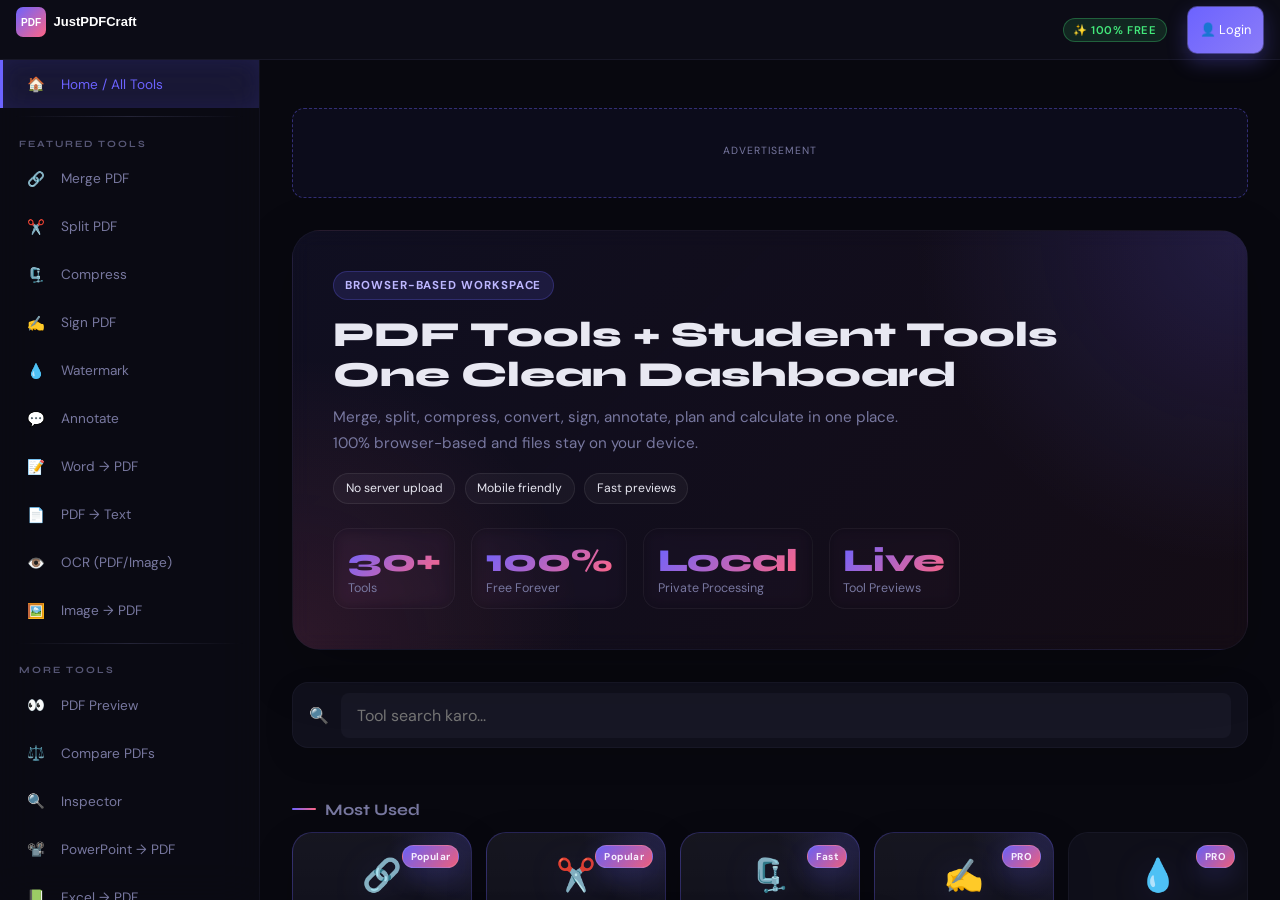
==== index.html @ 288360c5 "Fix scrolling behavior: lock sidebar and enable independent scrolling for main content" ====
<!DOCTYPE html>
<html lang="en">
<head>
<meta charset="UTF-8">
<meta name="viewport" content="width=device-width, initial-scale=1.0, viewport-fit=cover, user-scalable=no, maximum-scale=1">
<meta name="mobile-web-app-capable" content="yes">
<meta name="apple-mobile-web-app-capable" content="yes">
<meta name="apple-mobile-web-app-status-bar-style" content="black-translucent">
<meta name="apple-mobile-web-app-title" content="JustPDFCraft">
<meta name="theme-color" content="#6c63ff">
<meta name="msapplication-TileColor" content="#6c63ff">
<meta name="msapplication-config" content="browserconfig.xml">
<meta name="format-detection" content="telephone=no">
<meta name="format-detection" content="email=no">
<meta name="color-scheme" content="dark">
<meta name="mobile-web-app-capable" content="yes">
<link rel="icon" href="favicon.svg" sizes="any" type="image/svg+xml">
<link rel="apple-touch-icon" href="icon-512.png">
<title>JustPDFCraft - Complete Free PDF Editor</title>
<link rel="manifest" href="manifest.json">
<link rel="alternate icon" href="icon-512.png" type="image/png" sizes="512x512">
<script src="https://cdn.jsdelivr.net/npm/tesseract.js@5/dist/tesseract.min.js"></script>
<script src="https://cdn.jsdelivr.net/npm/pdfjs-dist@3.11.174/build/pdf.min.js" crossorigin="anonymous"></script>
<script src="https://cdn.jsdelivr.net/npm/pdf-lib@1.17.1/dist/pdf-lib.min.js" crossorigin="anonymous"></script>
<script src="https://cdn.jsdelivr.net/npm/jszip@3.10.1/dist/jszip.min.js" crossorigin="anonymous"></script>
<link href="https://fonts.googleapis.com/css2?family=Syne:wght@400;600;700;800&family=DM+Sans:ital,wght@0,300;0,400;0,500;1,400&display=swap" rel="stylesheet">
<link rel="stylesheet" href="./style.css">
<script async src="https://pagead2.googlesyndication.com/pagead/js/adsbygoogle.js?client=ca-pub-1816823099804360"
     crossorigin="anonymous"></script>

<!-- Firebase SDKs -->
<script src="https://www.gstatic.com/firebasejs/10.7.1/firebase-app-compat.js"></script>
<script src="https://www.gstatic.com/firebasejs/10.7.1/firebase-auth-compat.js"></script>
</head>
<body>
<!-- HEADER -->
<header>
 <div class="logo" onclick="showPanel('home')">
  <img src="logo.svg" alt="JustPDFCraft" style="height:40px;">
</div>
  <div class="header-right">
    <span class="header-tag">&#10024; 100% Free</span>
    <button id="install-btn" class="theme-btn" style="display:none;background:linear-gradient(135deg,#6c63ff,#ff6584);color:white;border:none" onclick="installApp()">⬇️ Install App</button>
    <button class="theme-btn btn-primary" onclick="openAuthModal()" style="margin-left:0.5rem">👤 Login</button>
    <button class="hamburger-btn" id="hamburger-btn" onclick="toggleMobileMenu()">☰</button>
  </div>
</header>

<div class="app-layout">
<!-- MOBILE MENU OVERLAY -->
<div class="mobile-menu-overlay" id="mobile-menu-overlay" onclick="closeMobileMenu()"></div>

<!-- MOBILE SIDEBAR -->
<nav class="mobile-sidebar" id="mobile-sidebar">
  <div class="mobile-sidebar-header">
    <span>Menu</span>
    <button onclick="closeMobileMenu()" class="close-btn">✕</button>
  </div>

  <div class="mobile-sidebar-section">
    <div class="mobile-section-title">Navigation</div>
    <button class="mobile-tool-btn active" id="mbtn-home" onclick="showPanel('home'); closeMobileMenu()"><span class="icon">🏠</span> Home / All Tools</button>
    <div class="mobile-section-title">Featured Tools</div>
    <button class="mobile-tool-btn" id="mbtn-merge" onclick="showPanel('merge'); closeMobileMenu()"><span class="icon">&#128279;</span> Merge PDF</button>
    <button class="mobile-tool-btn" onclick="showPanel('split'); closeMobileMenu()"><span class="icon">&#9986;&#65039;</span> Split PDF</button>
    <button class="mobile-tool-btn" onclick="showPanel('compress'); closeMobileMenu()"><span class="icon">&#128476;&#65039;</span> Compress</button>
    <button class="mobile-tool-btn" onclick="showPanel('sign'); closeMobileMenu()"><span class="icon">&#9997;&#65039;</span> Sign PDF</button>
    <button class="mobile-tool-btn" onclick="showPanel('watermark'); closeMobileMenu()"><span class="icon">&#128167;</span> Watermark</button>
    <button class="mobile-tool-btn" onclick="showPanel('annotate'); closeMobileMenu()"><span class="icon">&#128172;</span> Annotate</button>
    <button class="mobile-tool-btn" onclick="showPanel('ocr'); closeMobileMenu()"><span class="icon">&#128065;&#65039;</span> OCR / Text</button>
  </div>

  <div class="mobile-sidebar-section">
    <div class="mobile-section-title">More Tools</div>
    <button class="mobile-tool-btn" onclick="showPanel('preview'); closeMobileMenu()"><span class="icon">&#128064;</span> Preview</button>
    <button class="mobile-tool-btn" onclick="showPanel('word2pdf'); closeMobileMenu()"><span class="icon">&#128221;</span> Word &rarr; PDF</button>
    <button class="mobile-tool-btn" onclick="showPanel('pdf2txt'); closeMobileMenu()"><span class="icon">&#128196;</span> PDF &rarr; Text</button>
    <button class="mobile-tool-btn" onclick="showPanel('img2pdf'); closeMobileMenu()"><span class="icon">&#128444;&#65039;</span> Image &rarr; PDF</button>
    <button class="mobile-tool-btn" onclick="showPanel('html2pdf'); closeMobileMenu()"><span class="icon">&#127760;</span> HTML &rarr; PDF</button>
    <button class="mobile-tool-btn" onclick="showPanel('pdf2img'); closeMobileMenu()"><span class="icon">&#128248;</span> PDF &rarr; Image</button>
  </div>
</nav>

<!-- SIDEBAR -->
<aside class="sidebar">
  <div class="sidebar-section">
    <button class="tool-btn active" id="btn-home" onclick="showPanel('home')"><span class="icon">🏠</span> Home / All Tools</button>
    <div class="sidebar-divider"></div>
    <div class="sidebar-heading">Featured Tools</div>
    <button class="tool-btn" id="btn-merge" onclick="showPanel('merge')"><span class="icon">&#128279;</span> Merge PDF</button>
    <button class="tool-btn" id="btn-split" onclick="showPanel('split')"><span class="icon">&#9986;&#65039;</span> Split PDF</button>
    <button class="tool-btn" id="btn-compress" onclick="showPanel('compress')"><span class="icon">&#128476;&#65039;</span> Compress</button>
    <button class="tool-btn" id="btn-sign" onclick="showPanel('sign')"><span class="icon">&#9997;&#65039;</span> Sign PDF</button>
    <button class="tool-btn" id="btn-watermark" onclick="showPanel('watermark')"><span class="icon">&#128167;</span> Watermark</button>
    <button class="tool-btn" id="btn-annotate" onclick="showPanel('annotate')"><span class="icon">&#128172;</span> Annotate</button>
    <button class="tool-btn" id="btn-word2pdf" onclick="showPanel('word2pdf')"><span class="icon">&#128221;</span> Word &rarr; PDF</button>
    <button class="tool-btn" id="btn-pdf2txt" onclick="showPanel('pdf2txt')"><span class="icon">&#128196;</span> PDF &rarr; Text</button>
    <button class="tool-btn" id="btn-ocr" onclick="showPanel('ocr')"><span class="icon">&#128065;&#65039;</span> OCR (PDF/Image)</button>
    <button class="tool-btn" id="btn-img2pdf" onclick="showPanel('img2pdf')"><span class="icon">&#128444;&#65039;</span> Image &rarr; PDF</button>
  </div>

  <div class="sidebar-divider"></div>
  <div class="sidebar-section">
    <div class="sidebar-heading">More Tools</div>
    <button class="tool-btn" id="btn-preview" onclick="showPanel('preview')"><span class="icon">&#128064;</span> PDF Preview</button>
    <button class="tool-btn" id="btn-compare" onclick="showPanel('compare')"><span class="icon">&#9878;&#65039;</span> Compare PDFs</button>
    <button class="tool-btn" id="btn-inspect" onclick="showPanel('inspect')"><span class="icon">&#128269;</span> Inspector</button>
    <button class="tool-btn" id="btn-ppt2pdf" onclick="showPanel('ppt2pdf')"><span class="icon">&#128253;&#65039;</span> PowerPoint &rarr; PDF</button>
    <button class="tool-btn" id="btn-excel2pdf" onclick="showPanel('excel2pdf')"><span class="icon">&#128215;</span> Excel &rarr; PDF</button>
    <button class="tool-btn" id="btn-pdf2excel" onclick="showPanel('pdf2excel')"><span class="icon">&#128202;</span> PDF &rarr; Excel</button>
    <button class="tool-btn" id="btn-pdf2img" onclick="showPanel('pdf2img')"><span class="icon">&#128248;</span> PDF &rarr; Image</button>
    <button class="tool-btn" id="btn-html2pdf" onclick="showPanel('html2pdf')"><span class="icon">&#127760;</span> HTML &rarr; PDF</button>
    <button class="tool-btn" id="btn-blank" onclick="showPanel('blank')"><span class="icon">&#128195;</span> Blank PDF</button>
    <button class="tool-btn" id="btn-cgpa" onclick="showPanel('cgpa')"><span class="icon">&#127891;</span> CGPA Calculator</button>
    <button class="tool-btn" id="btn-percentage" onclick="showPanel('percentage')"><span class="icon">%</span> Percentage Calculator</button>
    <button class="tool-btn" id="btn-imgresize" onclick="showPanel('imgresize')"><span class="icon">&#129668;</span> Image Resizer</button>
    <button class="tool-btn" id="btn-resume" onclick="showPanel('resume')"><span class="icon">&#128196;</span> Resume Builder</button>
    <button class="tool-btn" id="btn-attendance" onclick="showPanel('attendance')"><span class="icon">&#128202;</span> Attendance Calculator</button>
    <button class="tool-btn" id="btn-stamp" onclick="showPanel('stamp')"><span class="icon">&#128204;</span> Stamp PDF</button>
    <button class="tool-btn" id="btn-hf" onclick="showPanel('hf')"><span class="icon">HF</span> Header / Footer</button>
    <button class="tool-btn" id="btn-pagenumber" onclick="showPanel('pagenumber')"><span class="icon">&#128290;</span> Page Numbers</button>
    <button class="tool-btn" id="btn-duplicate" onclick="showPanel('duplicate')"><span class="icon">DP</span> Duplicate Pages</button>
    <button class="tool-btn" id="btn-rotate" onclick="showPanel('rotate')"><span class="icon">&#128260;</span> Rotate</button>
    <button class="tool-btn" id="btn-crop" onclick="showPanel('crop')"><span class="icon">&#9986;&#65039;</span> Crop Pages</button>
    <button class="tool-btn" id="btn-redact" onclick="showPanel('redact')"><span class="icon">&#11035;</span> Redact</button>
    <button class="tool-btn" id="btn-reorder" onclick="showPanel('reorder')"><span class="icon">&#128209;</span> Reorder Pages</button>
    <button class="tool-btn" id="btn-delete-pages" onclick="showPanel('delete-pages')"><span class="icon">&#128465;&#65039;</span> Delete Pages</button>
    <button class="tool-btn" id="btn-extract-pages" onclick="showPanel('extract-pages')"><span class="icon">&#128228;</span> Extract Pages</button>
    <button class="tool-btn" id="btn-protect" onclick="showPanel('protect')"><span class="icon">&#128274;</span> Protect PDF</button>
    <button class="tool-btn" id="btn-unlock" onclick="showPanel('unlock')"><span class="icon">&#128275;</span> Unlock PDF</button>
    <button class="tool-btn" id="btn-gpa-converter" onclick="showPanel('gpa-converter')"><span class="icon">&#8646;</span> GPA Converter</button>
    <button class="tool-btn" id="btn-marks" onclick="showPanel('marks')"><span class="icon">&#128202;</span> Marks Calculator</button>
    <button class="tool-btn" id="btn-cover-letter" onclick="showPanel('cover-letter')"><span class="icon">&#128221;</span> Cover Letter Generator</button>
    <button class="tool-btn" id="btn-study-planner" onclick="showPanel('study-planner')"><span class="icon">&#128218;</span> Study Planner</button>
    <button class="tool-btn" id="btn-timetable" onclick="showPanel('timetable')"><span class="icon">&#9201;</span> Time Table Generator</button>
    <button class="tool-btn" id="btn-unit-converter" onclick="showPanel('unit-converter')"><span class="icon">&#128290;</span> Unit Converter</button>
    <button class="tool-btn" id="btn-qr" onclick="showPanel('qr')"><span class="icon">&#128279;</span> QR Generator</button>
    <button class="tool-btn" id="btn-password" onclick="showPanel('password')"><span class="icon">&#128273;</span> Password Generator</button>
    <button class="tool-btn" id="btn-metaedit" onclick="showPanel('metaedit')"><span class="icon">ME</span> Metadata Editor</button>
    <button class="tool-btn" id="btn-repair" onclick="showPanel('repair')"><span class="icon">&#128736;&#65039;</span> Repair PDF</button>
    <button class="tool-btn" id="btn-about" onclick="showPanel('about')"><span class="icon">&#8505;&#65039;</span> About</button>
    
    <!-- Sidebar Ad Slot -->
    <div class="ad-slot sidebar-ad">
      <div class="ad-label">Advertisement</div>
      <!-- Paste AdSense Code Here -->
    </div>
  </div>
</aside>

<!-- MAIN CONTENT -->
<main class="main">

<!-- PROFILE PAGE -->
<div class="panel" id="panel-profile">
  <div class="profile-header">
    <div class="profile-avatar" id="prof-avatar">👤</div>
    <div class="profile-info">
      <h2 id="prof-name">User Name</h2>
      <p id="prof-email">user@example.com</p>
    </div>
  </div>

  <div class="profile-section">
    <h3 class="section-title">Recent Activity</h3>
    <div class="activity-list" id="activity-list">
      <div class="activity-item empty">No recent activity yet. Start editing PDFs!</div>
    </div>
  </div>

  <div class="profile-section">
    <h3 class="section-title">Account Settings</h3>
    <div class="settings-grid">
      <div class="setting-item">
        <div class="si-label">Email Notifications</div>
        <div class="si-action"><input type="checkbox" checked></div>
      </div>
      <div class="setting-item">
        <div class="si-label">Dark Mode</div>
        <div class="si-action"><button class="btn btn-secondary btn-sm" onclick="toggleTheme()">Toggle</button></div>
      </div>
    </div>
  </div>

  <div class="btn-row" style="margin-top:2rem">
    <button class="btn btn-danger" id="prof-auth-btn" onclick="firebase.auth().signOut()">Logout Account</button>
  </div>
</div>


<!-- HOME -->
<div class="panel active" id="panel-home">
  <!-- Header Ad Slot (Top) -->
  <div class="ad-slot header-ad">
    <div class="ad-label">Advertisement</div>
    <!-- Paste AdSense Code Here -->
  </div>

  <div class="home-hero">
    <div class="home-hero-text">
      <div class="hero-kicker">Browser-Based Workspace</div>
      <h1>PDF Tools + Student Tools<br>One Clean Dashboard</h1>
      <p>Merge, split, compress, convert, sign, annotate, plan and calculate in one place.<br>100% browser-based and files stay on your device.</p>
      <div class="hero-pills">
        <span class="hero-pill">No server upload</span>
        <span class="hero-pill">Mobile friendly</span>
        <span class="hero-pill">Fast previews</span>
      </div>
      <div class="home-hero-stats">
        <div class="hero-stat"><div class="num">30+</div><div class="lbl">Tools</div></div>
        <div class="hero-stat"><div class="num">100%</div><div class="lbl">Free Forever</div></div>
        <div class="hero-stat"><div class="num">Local</div><div class="lbl">Private Processing</div></div>
        <div class="hero-stat"><div class="num">Live</div><div class="lbl">Tool Previews</div></div>
      </div>
    </div>
  </div>


  <div class="home-search">
    <span>&#128269;</span>
    <input type="text" placeholder="Tool search karo..." id="tool-search" oninput="filterTools(this.value)">
  </div>

<div class="tool-section-title">Most Used</div>
<div class="tools-grid">
  <div class="tool-card premium-card" onclick="showPanel('merge')"><div class="tool-badge">Popular</div><div class="tc-icon">&#128279;</div><div class="tc-name">Merge PDF</div><div class="tc-desc">Multiple PDFs join karo</div></div>
  <div class="tool-card premium-card" onclick="showPanel('split')"><div class="tool-badge">Popular</div><div class="tc-icon">&#9986;&#65039;</div><div class="tc-name">Split PDF</div><div class="tc-desc">Pages alag karo</div></div>
  <div class="tool-card premium-card" onclick="showPanel('compress')"><div class="tool-badge">Fast</div><div class="tc-icon">&#128476;&#65039;</div><div class="tc-name">Compress</div><div class="tc-desc">Size kam karo</div></div>
  <div class="tool-card premium-card" onclick="showPanel('sign')"><div class="tool-badge">PRO</div><div class="tc-icon">&#9997;&#65039;</div><div class="tc-name">Sign PDF</div><div class="tc-desc">Signature lagao</div></div>
  <div class="tool-card" onclick="showPanel('watermark')"><div class="tool-badge">PRO</div><div class="tc-icon">&#128167;</div><div class="tc-name">Watermark</div><div class="tc-desc">Text watermark lagao</div></div>
  <div class="tool-card" onclick="showPanel('annotate')"><div class="tool-badge">Edit</div><div class="tc-icon">&#128172;</div><div class="tc-name">Annotate</div><div class="tc-desc">Notes & markup</div></div>
  <div class="tool-card" onclick="showPanel('word2pdf')"><div class="tool-badge">Convert</div><div class="tc-icon">&#128221;</div><div class="tc-name">Word &rarr; PDF</div><div class="tc-desc">DOCX text ko PDF banao</div></div>
  <div class="tool-card" onclick="showPanel('pdf2txt')"><div class="tool-badge">Extract</div><div class="tc-icon">&#128196;</div><div class="tc-name">PDF &rarr; Text</div><div class="tc-desc">Text extract karo</div></div>
  <div class="tool-card" onclick="showPanel('ocr')"><div class="tool-badge">PRO</div><div class="tc-icon">&#128065;&#65039;</div><div class="tc-name">OCR (PDF/Image)</div><div class="tc-desc">Scanned PDF ya photos se text nikaalo</div></div>
  <div class="tool-card" onclick="showPanel('img2pdf')"><div class="tool-badge">Fast</div><div class="tc-icon">&#128444;&#65039;</div><div class="tc-name">Image &rarr; PDF</div><div class="tc-desc">JPG/PNG to PDF</div></div>
</div>

<div class="tool-section-title">Convert & Extract</div>
<div class="tools-grid">
  <div class="tool-card" onclick="showPanel('ppt2pdf')"><div class="tool-badge">Convert</div><div class="tc-icon">&#128253;&#65039;</div><div class="tc-name">PowerPoint &rarr; PDF</div><div class="tc-desc">PPTX slides convert karo</div></div>
  <div class="tool-card" onclick="showPanel('excel2pdf')"><div class="tool-badge">Convert</div><div class="tc-icon">&#128215;</div><div class="tc-name">Excel &rarr; PDF</div><div class="tc-desc">XLSX/CSV ko PDF mein</div></div>
  <div class="tool-card" onclick="showPanel('pdf2excel')"><div class="tool-badge">Extract</div><div class="tc-icon">&#128202;</div><div class="tc-name">PDF &rarr; Excel</div><div class="tc-desc">Text rows ko Excel sheet banao</div></div>
  <div class="tool-card" onclick="showPanel('pdf2img')"><div class="tool-badge">Export</div><div class="tc-icon">&#128248;</div><div class="tc-name">PDF &rarr; Image</div><div class="tc-desc">Pages export karo</div></div>
  <div class="tool-card" onclick="showPanel('html2pdf')"><div class="tool-badge">Convert</div><div class="tc-icon">&#127760;</div><div class="tc-name">HTML &rarr; PDF</div><div class="tc-desc">HTML se PDF banao</div></div>
  <div class="tool-card" onclick="showPanel('imgresize')"><div class="tool-badge">Utility</div><div class="tc-icon">&#129668;</div><div class="tc-name">Image Resizer</div><div class="tc-desc">Target KB mein compress karo</div></div>
  <div class="tool-card" onclick="showPanel('preview')"><div class="tool-badge">View</div><div class="tc-icon">&#128064;</div><div class="tc-name">Preview</div><div class="tc-desc">PDF dekho browser mein</div></div>
  <div class="tool-card" onclick="showPanel('inspect')"><div class="tool-badge">Analyze</div><div class="tc-icon">&#128269;</div><div class="tc-name">Inspector</div><div class="tc-desc">PDF analyze karo</div></div>
  <div class="tool-card" onclick="showPanel('compare')"><div class="tool-badge">Analyze</div><div class="tc-icon">&#9878;&#65039;</div><div class="tc-name">Compare</div><div class="tc-desc">Do PDFs compare karo</div></div>
</div>

<div class="tool-section-title">Edit & Organize</div>
<div class="tools-grid">
  <div class="tool-card" onclick="showPanel('stamp')"><div class="tool-badge">Edit</div><div class="tc-icon">&#128204;</div><div class="tc-name">Stamp PDF</div><div class="tc-desc">Approved / Paid style stamps</div></div>
  <div class="tool-card" onclick="showPanel('hf')"><div class="tool-badge">Edit</div><div class="tc-icon">HF</div><div class="tc-name">Header / Footer</div><div class="tc-desc">Top-bottom text add karo</div></div>
  <div class="tool-card" onclick="showPanel('pagenumber')"><div class="tool-badge">Edit</div><div class="tc-icon">&#128290;</div><div class="tc-name">Page Numbers</div><div class="tc-desc">Numbering add karo</div></div>
  <div class="tool-card" onclick="showPanel('duplicate')"><div class="tool-badge">Organize</div><div class="tc-icon">DP</div><div class="tc-name">Duplicate Pages</div><div class="tc-desc">Same page copies insert karo</div></div>
  <div class="tool-card" onclick="showPanel('rotate')"><div class="tool-badge">Edit</div><div class="tc-icon">&#128260;</div><div class="tc-name">Rotate</div><div class="tc-desc">Pages ghuma do</div></div>
  <div class="tool-card" onclick="showPanel('crop')"><div class="tool-badge">Edit</div><div class="tc-icon">&#9986;&#65039;</div><div class="tc-name">Crop Pages</div><div class="tc-desc">Page margins trim karo</div></div>
  <div class="tool-card" onclick="showPanel('redact')"><div class="tool-badge">PRO</div><div class="tc-icon">&#11035;</div><div class="tc-name">Redact</div><div class="tc-desc">Content black out karo</div></div>
  <div class="tool-card" onclick="showPanel('reorder')"><div class="tool-badge">PRO</div><div class="tc-icon">&#128209;</div><div class="tc-name">Reorder Pages</div><div class="tc-desc">Pages ki order badlo</div></div>
  <div class="tool-card" onclick="showPanel('delete-pages')"><div class="tool-badge">Organize</div><div class="tc-icon">&#128465;&#65039;</div><div class="tc-name">Delete Pages</div><div class="tc-desc">Specific pages hatao</div></div>
  <div class="tool-card" onclick="showPanel('extract-pages')"><div class="tool-badge">Organize</div><div class="tc-icon">&#128228;</div><div class="tc-name">Extract Pages</div><div class="tc-desc">Pages alag PDF mein</div></div>
</div>

<div class="tool-section-title">Student & Utility</div>
<div class="tools-grid">
  <div class="tool-card" onclick="showPanel('cgpa')"><div class="tool-badge">Student</div><div class="tc-icon">&#127891;</div><div class="tc-name">CGPA Calculator</div><div class="tc-desc">Credits aur SGPA se CGPA nikalo</div></div>
  <div class="tool-card" onclick="showPanel('percentage')"><div class="tool-badge">Student</div><div class="tc-icon">%</div><div class="tc-name">Percentage Calculator</div><div class="tc-desc">Obtained aur total marks se percentage nikalo</div></div>
  <div class="tool-card" onclick="showPanel('gpa-converter')"><div class="tool-badge">Student</div><div class="tc-icon">&#8646;</div><div class="tc-name">GPA Converter</div><div class="tc-desc">GPA se percentage aur reverse</div></div>
  <div class="tool-card" onclick="showPanel('marks')"><div class="tool-badge">Student</div><div class="tc-icon">&#128202;</div><div class="tc-name">Marks Calculator</div><div class="tc-desc">Total, average aur percentage nikalo</div></div>
  <div class="tool-card" onclick="showPanel('resume')"><div class="tool-badge">Popular</div><div class="tc-icon">&#128196;</div><div class="tc-name">Resume Builder</div><div class="tc-desc">Quick resume template banao</div></div>
  <div class="tool-card" onclick="showPanel('cover-letter')"><div class="tool-badge">Student</div><div class="tc-icon">&#128221;</div><div class="tc-name">Cover Letter Generator</div><div class="tc-desc">Job-specific cover letter generate karo</div></div>
  <div class="tool-card" onclick="showPanel('attendance')"><div class="tool-badge">Student</div><div class="tc-icon">&#128202;</div><div class="tc-name">Attendance Calculator</div><div class="tc-desc">Required attendance track karo</div></div>
  <div class="tool-card" onclick="showPanel('study-planner')"><div class="tool-badge">Student</div><div class="tc-icon">&#128218;</div><div class="tc-name">Study Planner</div><div class="tc-desc">Weekly study plan auto banao</div></div>
  <div class="tool-card" onclick="showPanel('timetable')"><div class="tool-badge">Student</div><div class="tc-icon">&#9201;</div><div class="tc-name">Time Table Generator</div><div class="tc-desc">Class schedule neatly arrange karo</div></div>
  <div class="tool-card" onclick="showPanel('unit-converter')"><div class="tool-badge">Utility</div><div class="tc-icon">&#128290;</div><div class="tc-name">Unit Converter</div><div class="tc-desc">Length, weight, temp convert karo</div></div>
  <div class="tool-card" onclick="showPanel('qr')"><div class="tool-badge">New</div><div class="tc-icon">&#128279;</div><div class="tc-name">QR Generator</div><div class="tc-desc">Links aur text ke QR banao</div></div>
  <div class="tool-card" onclick="showPanel('password')"><div class="tool-badge">Utility</div><div class="tc-icon">&#128273;</div><div class="tc-name">Password Generator</div><div class="tc-desc">Strong passwords instantly</div></div>
  <div class="tool-card" onclick="showPanel('repair')"><div class="tool-badge">Utility</div><div class="tc-icon">&#128736;&#65039;</div><div class="tc-name">Repair PDF</div><div class="tc-desc">Corrupt PDF fix karo</div></div>
  <div class="tool-card" onclick="showPanel('blank')"><div class="tool-badge">Utility</div><div class="tc-icon">&#128195;</div><div class="tc-name">Blank PDF</div><div class="tc-desc">Empty PDF generate karo</div></div>
  <div class="tool-card" onclick="showPanel('metaedit')"><div class="tool-badge">PRO</div><div class="tc-icon">ME</div><div class="tc-name">Metadata Editor</div><div class="tc-desc">Title, author aur keywords edit karo</div></div>
  <div class="tool-card" onclick="showPanel('about')"><div class="tool-badge">Info</div><div class="tc-icon">&#8505;&#65039;</div><div class="tc-name">About</div><div class="tc-desc">Project details dekho</div></div>
</div>
</div>

<div class="panel" id="panel-merge">
  <h2 class="panel-title">&#128279; Merge PDF</h2>
  <p class="panel-desc">Multiple PDF files ko ek single PDF mein combine karo. Files upload karke "Merge karo" click karo.</p>
  <div class="dropzone" id="merge-dz">
    <input type="file" id="merge-input" multiple accept=".pdf" onchange="handleMergeFiles(this.files)">
    <div class="dz-icon">&#128194;</div>
    <h3>PDFs yahan drop karo</h3>
    <p>Click karke ya drag & drop se multiple PDF files choose karo</p>
    <p class="dz-hint">Ctrl+Click se multiple files select hoti hain</p>
  </div>
  <div class="file-list" id="merge-list"></div>
  <div class="btn-row">
    <button class="btn btn-primary" onclick="mergePDFs()">&#128279; Merge karo</button>
    <button class="btn btn-secondary" onclick="state.mergeFiles=[];renderMergeList()">&#128465;&#65039; Clear All</button>
  </div>
  <div class="progress-wrap" id="merge-progress"><div class="progress-bar"><div class="progress-fill" id="merge-fill"></div></div><div class="progress-label" id="merge-plab"></div></div>
  <div class="result-banner" id="merge-result">
    <div class="res-icon">&#10004;&#65039;</div>
    <div class="res-text"><h4>Successfully Merged!</h4><p id="merge-result-text"></p></div>
    <button class="btn btn-success" id="merge-download">&#11015;&#65039; Download</button>
  </div>
</div>
<!-- SPLIT -->
<div class="panel" id="panel-split">
  <h2 class="panel-title">&#9986;&#65039; Split PDF</h2>
  <p class="panel-desc">PDF ko multiple parts mein split karo - har page alag, ya custom ranges choose karo.</p>
  <div class="dropzone">
    <input type="file" id="split-input" accept=".pdf" onchange="handleSingleFile(this,'split')">
    <div class="dz-icon">&#128196;</div><h3>PDF yahan drop karo</h3><p>Ek PDF file choose karo</p>
  </div>
  <div id="split-options" style="display:none;margin-top:1.5rem">
    <div class="form-group">
      <label class="form-label">Split Method</label>
      <div class="options-grid">
        <div class="option-card selected" id="split-all-pages" onclick="selectSplitMethod('all')"><div class="opt-icon">&#128196;</div><div class="opt-label">All Pages (har alag)</div></div>
        <div class="option-card" id="split-range" onclick="selectSplitMethod('range')"><div class="opt-icon">&#128203;</div><div class="opt-label">Range specify karo</div></div>
        <div class="option-card" id="split-select" onclick="selectSplitMethod('select')"><div class="opt-icon">&#9745;</div><div class="opt-label">Pages select karo</div></div>
      </div>
    </div>
    <div id="split-range-input" style="display:none" class="form-group">
      <label class="form-label">Page Ranges (e.g. 1-3, 5, 7-9)</label>
      <input type="text" id="split-range-val" placeholder="1-3, 5, 7-9">
    </div>
    <div id="split-page-select" style="display:none">
      <label class="form-label">Pages choose karo</label>
      <div class="page-grid" id="split-page-grid"></div>
    </div>
    <div class="btn-row"><button class="btn btn-primary" onclick="splitPDF()">&#9986;&#65039; Split karo</button></div>
  </div>
  <div class="result-banner" id="split-result">
    <div class="res-icon">&#10004;&#65039;</div><div class="res-text"><h4>Split Complete!</h4><p id="split-result-text"></p></div>
    <button class="btn btn-success" id="split-download">&#11015;&#65039; Download ZIP</button>
  </div>
</div>
<!-- REORDER -->
<div class="panel" id="panel-reorder">
  <h2 class="panel-title">&#128209; Reorder Pages</h2>
  <p class="panel-desc">PDF pages ki order change karo. New order comma-separated likhao (e.g. 3,1,2,4,5).</p>
  <div class="dropzone">
    <input type="file" id="reorder-input" accept=".pdf" onchange="handleSingleFile(this,'reorder')">
    <div class="dz-icon">&#128196;</div><h3>PDF yahan drop karo</h3>
  </div>
  <div id="reorder-options" style="display:none;margin-top:1.5rem">
    <div class="form-group">
      <label class="form-label">Current Pages (<span id="reorder-total"></span> pages hain)</label>
      <div class="page-grid" id="reorder-page-grid"></div>
    </div>
    <div class="form-group">
      <label class="form-label">New Order (comma separated, e.g. 3,1,2 for 3-page PDF)</label>
      <input type="text" id="reorder-val" placeholder="e.g. 2,1,3,4">
      <p style="font-size:0.75rem;color:var(--text2);margin-top:0.3rem">Default: reverse order ke liye "3,2,1" likhao</p>
    </div>
    <div class="btn-row">
      <button class="btn btn-primary" onclick="reorderPages()">&#128209; Reorder karo</button>
      <button class="btn btn-secondary" onclick="reversePages()">&#128260; Reverse karo</button>
    </div>
  </div>
  <div class="result-banner" id="reorder-result">
    <div class="res-icon">&#10004;&#65039;</div><div class="res-text"><h4>Pages Reordered!</h4><p>PDF ready hai.</p></div>
    <button class="btn btn-success" id="reorder-download">&#11015;&#65039; Download</button>
  </div>
</div>
<!-- DELETE PAGES -->
<div class="panel" id="panel-delete-pages">
  <h2 class="panel-title">Delete Pages</h2>
  <p class="panel-desc">PDF mein se specific pages permanently delete karo.</p>
  <div class="dropzone">
    <input type="file" id="delpages-input" accept=".pdf" onchange="handleSingleFile(this,'delpages')">
    <div class="dz-icon">&#128196;</div><h3>PDF yahan drop karo</h3>
  </div>
  <div id="delpages-options" style="display:none;margin-top:1.5rem">
    <div class="form-group">
      <label class="form-label">Delete karne wale pages choose karo (click to toggle)</label>
      <div class="page-grid" id="delpages-page-grid"></div>
    </div>
    <p style="font-size:0.75rem;color:var(--orange);margin-bottom:0.75rem">Selected pages permanently delete ho jayenge</p>
    <div class="btn-row"><button class="btn btn-danger" onclick="deletePages()"> Delete karo</button></div>
  </div>
  <div class="result-banner" id="delpages-result">
    <div class="res-icon">&#10004;&#65039;</div><div class="res-text"><h4>Pages Deleted!</h4><p id="delpages-result-text"></p></div>
    <button class="btn btn-success" id="delpages-download">&#11015;&#65039; Download</button>
  </div>
</div>

<!--  EXTRACT PAGES  -->
<div class="panel" id="panel-extract-pages">
  <h2 class="panel-title">Extract Pages</h2>
  <p class="panel-desc">PDF mein se specific pages nikaalo aur alag PDF banao.</p>
  <div class="dropzone">
    <input type="file" id="extract-input" accept=".pdf" onchange="handleSingleFile(this,'extract')">
    <div class="dz-icon">&#128196;</div><h3>PDF yahan drop karo</h3>
  </div>
  <div id="extract-options" style="display:none;margin-top:1.5rem">
    <div class="form-group">
      <label class="form-label">Extract karne wali pages choose karo</label>
      <div class="page-grid" id="extract-page-grid"></div>
    </div>
    <div class="form-group">
      <label class="form-label">Ya range type karo (e.g. 2-5, 8)</label>
      <input type="text" id="extract-range" placeholder="2-5, 8, 10-12">
    </div>
    <div class="btn-row"><button class="btn btn-primary" onclick="extractPages()"> Extract karo</button></div>
  </div>
  <div class="result-banner" id="extract-result">
    <div class="res-icon">&#10004;&#65039;</div><div class="res-text"><h4>Pages Extracted!</h4><p id="extract-result-text"></p></div>
    <button class="btn btn-success" id="extract-download">&#11015;&#65039; Download</button>
  </div>
</div>

<!--  COMPRESS  -->
<div class="panel" id="panel-compress">
  <h2 class="panel-title">Compress PDF</h2>
  <p class="panel-desc">PDF file size kam karo, metadata remove karke aur object streams optimize karke.</p>
  <div class="dropzone">
    <input type="file" id="compress-input" accept=".pdf" onchange="handleSingleFile(this,'compress')">
    <div class="dz-icon">&#128196;</div><h3>PDF yahan drop karo</h3><p>Any size PDF supported</p>
  </div>
  <div id="compress-options" style="display:none;margin-top:1.5rem">
    <div class="stats-row" id="compress-stats"></div>
    <div class="form-group">
      <label class="form-label">Compression Mode</label>
      <div class="options-grid">
        <div class="option-card" onclick="selectOpt(this,'#panel-compress .option-card');state.compressLevel='low'"><div class="opt-icon"></div><div class="opt-label">Light (Best Quality)</div></div>
        <div class="option-card selected" onclick="selectOpt(this,'#panel-compress .option-card');state.compressLevel='medium'"><div class="opt-icon"></div><div class="opt-label">Medium (Balanced)</div></div>
        <div class="option-card" onclick="selectOpt(this,'#panel-compress .option-card');state.compressLevel='high'"><div class="opt-icon"></div><div class="opt-label">High (Max Compress)</div></div>
      </div>
    </div>
    <div class="checkbox-row"><input type="checkbox" id="compress-meta" checked><label for="compress-meta">Metadata remove karo (title, author, etc.)</label></div>
    <div class="btn-row"><button class="btn btn-primary" onclick="compressPDF()"> Compress karo</button></div>
  </div>
  <div class="progress-wrap" id="compress-progress"><div class="progress-bar"><div class="progress-fill" id="compress-fill"></div></div></div>
  <div class="result-banner" id="compress-result">
    <div class="res-icon">&#10004;&#65039;</div><div class="res-text"><h4>Compression Done!</h4><p id="compress-result-text"></p></div>
    <button class="btn btn-success" id="compress-download">&#11015;&#65039; Download</button>
  </div>
</div>

<!--  ROTATE  -->
<div class="panel" id="panel-rotate">
  <h2 class="panel-title">Rotate PDF</h2>
  <p class="panel-desc">PDF pages ko rotate karo, sab pages ya specific pages ko alag angle par.</p>
  <div class="dropzone">
    <input type="file" id="rotate-input" accept=".pdf" onchange="handleSingleFile(this,'rotate')">
    <div class="dz-icon">&#128196;</div><h3>PDF yahan drop karo</h3>
  </div>
  <div id="rotate-options" style="display:none;margin-top:1.5rem">
    <div class="two-col">
      <div class="form-group">
        <label class="form-label">Rotation Angle</label>
        <div class="options-grid" style="grid-template-columns:1fr 1fr 1fr;">
          <div class="option-card selected" onclick="selectOpt(this,'#rotate-options .option-card');state.rotateAngle=90"><div class="opt-icon"></div><div class="opt-label">90 CW</div></div>
          <div class="option-card" onclick="selectOpt(this,'#rotate-options .option-card');state.rotateAngle=180"><div class="opt-icon"></div><div class="opt-label">180</div></div>
          <div class="option-card" onclick="selectOpt(this,'#rotate-options .option-card');state.rotateAngle=270"><div class="opt-icon"></div><div class="opt-label">270 CW</div></div>
        </div>
      </div>
      <div class="form-group">
        <label class="form-label">Apply To</label>
        <select id="rotate-pages">
          <option value="all">All Pages</option>
          <option value="odd">Odd Pages Only</option>
          <option value="even">Even Pages Only</option>
          <option value="first">First Page Only</option>
          <option value="last">Last Page Only</option>
          <option value="custom">Custom Range</option>
        </select>
        <input type="text" id="rotate-custom" placeholder="e.g. 1,3,5-8" style="display:none;margin-top:0.5rem" oninput="">
      </div>
    </div>
    <div class="btn-row"><button class="btn btn-primary" onclick="rotatePDF()"> Rotate karo</button></div>
  </div>
  <div class="result-banner" id="rotate-result">
    <div class="res-icon">&#10004;&#65039;</div><div class="res-text"><h4>Rotation Complete!</h4><p>PDF ready hai.</p></div>
    <button class="btn btn-success" id="rotate-download">&#11015;&#65039; Download</button>
  </div>
</div>

<!--  WATERMARK  -->
<div class="panel" id="panel-watermark">
  <h2 class="panel-title">Watermark PDF</h2>
  <p class="panel-desc">PDF pages par custom text watermark lagao, position, size, color sab customize karo.</p>
  <div class="dropzone">
    <input type="file" id="wm-input" accept=".pdf" onchange="handleSingleFile(this,'watermark')">
    <div class="dz-icon">&#128196;</div><h3>PDF yahan drop karo</h3>
  </div>
  <div id="wm-options" style="display:none;margin-top:1.5rem">
    <div id="wm-preview-wrap" style="display:none;margin-bottom:1.4rem">
      <label class="form-label">PDF Preview - click karke watermark place karo</label>
      <div style="display:flex;align-items:center;gap:0.75rem;flex-wrap:wrap;margin-bottom:0.85rem">
        <button class="btn btn-secondary btn-sm" onclick="prevWatermarkPreviewPage()"> Prev</button>
        <span style="font-size:0.82rem;color:var(--text2)">Page <span id="wm-preview-cur">1</span> of <span id="wm-preview-total">1</span></span>
        <button class="btn btn-secondary btn-sm" onclick="nextWatermarkPreviewPage()">Next </button>
      </div>
      <div class="pdf-preview-box preview-extended" id="wm-preview-box" style="max-height:620px;justify-content:center">
        <div class="wm-stage" id="wm-stage">
          <canvas id="wm-preview-canvas"></canvas>
          <div class="wm-overlay-text" id="wm-overlay-text"></div>
        </div>
      </div>
      <p id="wm-preview-note" style="color:var(--text2);font-size:0.78rem;margin-top:0.55rem">Preview first page dikhata hai. Click location se watermark ka placement set hoga.</p>
    </div>
    <div class="two-col">
      <div>
        <div class="form-group"><label class="form-label">Watermark Text</label><input type="text" id="wm-text" value="CONFIDENTIAL" placeholder="Watermark text likhao"></div>
        <div class="form-group"><label class="form-label">Font Size: <span id="wm-size-val">60</span>pt</label><input type="range" id="wm-size" min="12" max="150" value="60" oninput="document.getElementById('wm-size-val').textContent=this.value"></div>
        <div class="form-group"><label class="form-label">Opacity: <span id="wm-opacity-val">30</span>%</label><input type="range" id="wm-opacity" min="5" max="100" value="30" oninput="document.getElementById('wm-opacity-val').textContent=this.value"></div>
        <div class="form-group"><label class="form-label">Rotation: <span id="wm-rot-val">45</span></label><input type="range" id="wm-rot" min="0" max="360" value="45" oninput="document.getElementById('wm-rot-val').textContent=this.value"></div>
      </div>
      <div>
        <div class="form-group"><label class="form-label">Color</label>
          <div class="color-row">
            <input type="color" id="wm-color" value="#ff0000">
            <div class="color-swatch active" style="background:#ff0000" onclick="document.getElementById('wm-color').value='#ff0000'"></div>
            <div class="color-swatch" style="background:#0000ff" onclick="document.getElementById('wm-color').value='#0000ff'"></div>
            <div class="color-swatch" style="background:#000000" onclick="document.getElementById('wm-color').value='#000000'"></div>
            <div class="color-swatch" style="background:#888888" onclick="document.getElementById('wm-color').value='#888888'"></div>
          </div>
        </div>
        <div class="form-group"><label class="form-label">Position</label>
          <select id="wm-position">
            <option value="center">Center (Diagonal)</option>
            <option value="top">Top</option>
            <option value="bottom">Bottom</option>
            <option value="topleft">Top Left</option>
            <option value="topright">Top Right</option>
            <option value="custom">Custom (preview click)</option>
          </select>
        </div>
        <div class="form-group"><label class="form-label">Apply To</label>
          <select id="wm-pages"><option value="all">All Pages</option><option value="first">First Page Only</option><option value="odd">Odd Pages</option><option value="even">Even Pages</option></select>
        </div>
      </div>
    </div>
    <div class="btn-row"><button class="btn btn-primary" onclick="watermarkPDF()"> Watermark lagao</button></div>
  </div>
  <div class="result-banner" id="watermark-result">
    <div class="res-icon">&#10004;&#65039;</div><div class="res-text"><h4>Watermark Added!</h4><p>PDF ready hai.</p></div>
    <button class="btn btn-success" id="watermark-download">&#11015;&#65039; Download</button>
  </div>
</div>

<!--  PAGE NUMBERS  -->
<div class="panel" id="panel-pagenumber">
  <h2 class="panel-title">Page Numbers</h2>
  <p class="panel-desc">PDF mein automatic page numbers add karo, position, style aur starting number customize karo.</p>
  <div class="dropzone">
    <input type="file" id="pn-input" accept=".pdf" onchange="handleSingleFile(this,'pn')">
    <div class="dz-icon">&#128196;</div><h3>PDF yahan drop karo</h3>
  </div>
  <div id="pn-options" style="display:none;margin-top:1.5rem">
    <div class="two-col">
      <div>
        <div class="form-group"><label class="form-label">Position</label>
          <select id="pn-pos">
            <option value="bottom-center">Bottom Center</option>
            <option value="bottom-right">Bottom Right</option>
            <option value="bottom-left">Bottom Left</option>
            <option value="top-center">Top Center</option>
            <option value="top-right">Top Right</option>
            <option value="top-left">Top Left</option>
          </select>
        </div>
        <div class="form-group"><label class="form-label">Starting Number</label><input type="number" id="pn-start" value="1" min="0"></div>
        <div class="form-group"><label class="form-label">Font Size</label><input type="number" id="pn-size" value="12" min="8" max="24"></div>
      </div>
      <div>
        <div class="form-group"><label class="form-label">Format</label>
          <select id="pn-format">
            <option value="num">1, 2, 3...</option>
            <option value="page-of">Page 1 of 10</option>
            <option value="dash">- 1 -</option>
          </select>
        </div>
        <div class="form-group"><label class="form-label">Color</label><input type="color" id="pn-color" value="#333333"></div>
        <div class="checkbox-row"><input type="checkbox" id="pn-skip-first"><label for="pn-skip-first">First page skip karo (cover page)</label></div>
      </div>
    </div>
    <div class="btn-row"><button class="btn btn-primary" onclick="addPageNumbers()"> Add Page Numbers</button></div>
  </div>
  <div class="result-banner" id="pn-result">
    <div class="res-icon">&#10004;&#65039;</div><div class="res-text"><h4>Page Numbers Added!</h4><p>PDF ready hai.</p></div>
    <button class="btn btn-success" id="pn-download">&#11015;&#65039; Download</button>
  </div>
</div>

<div class="panel" id="panel-stamp">
  <h2 class="panel-title">Stamp PDF</h2>
  <p class="panel-desc">Approved, Paid, Confidential ya custom stamp quick tarike se PDF par lagao.</p>
  <div class="dropzone">
    <input type="file" id="stamp-input" accept=".pdf" onchange="handleSingleFile(this,'stamp')">
    <div class="dz-icon">&#128196;</div><h3>PDF yahan drop karo</h3>
  </div>
  <div id="stamp-options" style="display:none;margin-top:1.5rem">
    <div class="two-col">
      <div>
        <div class="form-group"><label class="form-label">Preset</label>
          <select id="stamp-preset" onchange="syncStampPreset()">
            <option value="APPROVED">APPROVED</option>
            <option value="PAID">PAID</option>
            <option value="CONFIDENTIAL">CONFIDENTIAL</option>
            <option value="REJECTED">REJECTED</option>
            <option value="custom">Custom Text</option>
          </select>
        </div>
        <div class="form-group"><label class="form-label">Stamp Text</label><input type="text" id="stamp-text" value="APPROVED"></div>
        <div class="form-group"><label class="form-label">Color</label><input type="color" id="stamp-color" value="#d62828"></div>
      </div>
      <div>
        <div class="form-group"><label class="form-label">Position</label>
          <select id="stamp-pos">
            <option value="center">Center</option>
            <option value="top-right">Top Right</option>
            <option value="top-left">Top Left</option>
            <option value="bottom-right">Bottom Right</option>
            <option value="bottom-left">Bottom Left</option>
          </select>
        </div>
        <div class="form-group"><label class="form-label">Apply To</label>
          <select id="stamp-apply">
            <option value="all">All Pages</option>
            <option value="first">First Page Only</option>
            <option value="page">Custom Single Page</option>
          </select>
        </div>
        <div class="form-group"><label class="form-label">Page Number</label><input type="number" id="stamp-page" value="1" min="1"></div>
      </div>
    </div>
    <div class="btn-row"><button class="btn btn-primary" onclick="stampPDF()">Stamp lagao</button></div>
  </div>
  <div class="result-banner" id="stamp-result">
    <div class="res-icon">&#10004;&#65039;</div><div class="res-text"><h4>Stamp Added!</h4><p>PDF ready hai.</p></div>
    <button class="btn btn-success" id="stamp-download" >&#11015;&#65039; Download</button>
  </div>
</div>

<div class="panel" id="panel-hf">
  <h2 class="panel-title">Header / Footer</h2>
  <p class="panel-desc">Har page ke top aur bottom par custom text add karo, jaise company name, draft note, ya website.</p>
  <div class="dropzone">
    <input type="file" id="hf-input" accept=".pdf" onchange="handleSingleFile(this,'hf')">
    <div class="dz-icon">&#128196;</div><h3>PDF yahan drop karo</h3>
  </div>
  <div id="hf-options" style="display:none;margin-top:1.5rem">
    <div class="two-col">
      <div>
        <div class="form-group"><label class="form-label">Header Text</label><input type="text" id="hf-header" placeholder="Company Name | Report Title"></div>
        <div class="form-group"><label class="form-label">Footer Text</label><input type="text" id="hf-footer" placeholder="Draft | www.example.com"></div>
        <div class="form-group"><label class="form-label">Font Size</label><input type="number" id="hf-size" value="11" min="8" max="28"></div>
      </div>
      <div>
        <div class="form-group"><label class="form-label">Color</label><input type="color" id="hf-color" value="#333333"></div>
        <div class="form-group"><label class="form-label">Alignment</label>
          <select id="hf-align">
            <option value="center">Center</option>
            <option value="left">Left</option>
            <option value="right">Right</option>
          </select>
        </div>
        <div class="form-group"><label class="form-label">Start Page</label><input type="number" id="hf-start-page" value="1" min="1"></div>
      </div>
    </div>
    <div class="btn-row"><button class="btn btn-primary" onclick="addHeaderFooter()">Add Header / Footer</button></div>
  </div>
  <div class="result-banner" id="hf-result">
    <div class="res-icon">&#10004;&#65039;</div><div class="res-text"><h4>Header / Footer Added!</h4><p>PDF ready hai.</p></div>
    <button class="btn btn-success" id="hf-download" >&#11015;&#65039; Download</button>
  </div>
</div>

<div class="panel" id="panel-duplicate">
  <h2 class="panel-title">Duplicate Pages</h2>
  <p class="panel-desc">Kisi specific page ki multiple copies insert karo. Forms, templates aur cover pages ke liye useful.</p>
  <div class="dropzone">
    <input type="file" id="duplicate-input" accept=".pdf" onchange="handleSingleFile(this,'duplicate')">
    <div class="dz-icon">&#128196;</div><h3>PDF yahan drop karo</h3>
  </div>
  <div id="duplicate-options" style="display:none;margin-top:1.5rem">
    <div class="two-col">
      <div class="form-group"><label class="form-label">Duplicate kaunsi page</label><input type="number" id="duplicate-page" value="1" min="1"></div>
      <div class="form-group"><label class="form-label">Kitni extra copies</label><input type="number" id="duplicate-count" value="1" min="1" max="50"></div>
      <div class="form-group"><label class="form-label">Copies insert after page</label><input type="number" id="duplicate-after" value="1" min="1"></div>
      <div class="checkbox-row"><input type="checkbox" id="duplicate-all-after"><label for="duplicate-all-after">Copies original page ke turant baad lagao</label></div>
    </div>
    <div class="btn-row"><button class="btn btn-primary" onclick="duplicatePagesPDF()">Duplicate karo</button></div>
  </div>
  <div class="result-banner" id="duplicate-result">
    <div class="res-icon">&#10004;&#65039;</div><div class="res-text"><h4>Pages Duplicated!</h4><p>PDF ready hai.</p></div>
    <button class="btn btn-success" id="duplicate-download" >&#11015;&#65039; Download</button>
  </div>
</div>

<div class="panel" id="panel-metaedit">
  <h2 class="panel-title">Metadata Editor</h2>
  <p class="panel-desc">PDF ka title, author, subject aur keywords edit karo. Clean metadata professional sharing ke liye useful hota hai.</p>
  <div class="dropzone">
    <input type="file" id="metaedit-input" accept=".pdf" onchange="handleSingleFile(this,'metaedit')">
    <div class="dz-icon">&#128196;</div><h3>PDF yahan drop karo</h3>
  </div>
  <div id="metaedit-options" style="display:none;margin-top:1.5rem">
    <div class="two-col">
      <div>
        <div class="form-group"><label class="form-label">Title</label><input type="text" id="meta-title"></div>
        <div class="form-group"><label class="form-label">Author</label><input type="text" id="meta-author"></div>
        <div class="form-group"><label class="form-label">Subject</label><input type="text" id="meta-subject"></div>
      </div>
      <div>
        <div class="form-group"><label class="form-label">Keywords</label><input type="text" id="meta-keywords" placeholder="pdf, report, invoice"></div>
        <div class="form-group"><label class="form-label">Producer</label><input type="text" id="meta-producer" placeholder="JustPDFCraft"></div>
        <div class="form-group"><label class="form-label">Creator</label><input type="text" id="meta-creator" placeholder="JustPDFCraft"></div>
      </div>
    </div>
    <div class="btn-row">
      <button class="btn btn-primary" onclick="saveMetadataEditor()">Save Metadata</button>
      <button class="btn btn-secondary" onclick="clearMetadataFields()" >Clear Fields</button>
    </div>
  </div>
  <div class="result-banner" id="metaedit-result">
    <div class="res-icon">&#10004;&#65039;</div><div class="res-text"><h4>Metadata Updated!</h4><p>PDF ready hai.</p></div>
    <button class="btn btn-success" id="metaedit-download" >&#11015;&#65039; Download</button>
  </div>
</div>
<!--  CROP  -->
<div class="panel" id="panel-crop">
  <h2 class="panel-title">Crop PDF Pages</h2>
  <p class="panel-desc">PDF pages ke margins trim karo, top, bottom, left, right alag-alag set karo.</p>
  <div class="dropzone">
    <input type="file" id="crop-input" accept=".pdf" onchange="handleSingleFile(this,'crop')">
    <div class="dz-icon">&#128196;</div><h3>PDF yahan drop karo</h3>
  </div>
  <div id="crop-options" style="display:none;margin-top:1.5rem">
    <p style="color:var(--text2);font-size:0.85rem;margin-bottom:1rem">Margin points mein (72pt = 1 inch, 28pt  1cm)</p>
    <div class="options-grid" style="grid-template-columns:1fr 1fr;">
      <div class="form-group"><label class="form-label">Top Margin (pt)</label><input type="number" id="crop-top" value="0" min="0" max="200"></div>
      <div class="form-group"><label class="form-label">Bottom Margin (pt)</label><input type="number" id="crop-bottom" value="0" min="0" max="200"></div>
      <div class="form-group"><label class="form-label">Left Margin (pt)</label><input type="number" id="crop-left" value="0" min="0" max="200"></div>
      <div class="form-group"><label class="form-label">Right Margin (pt)</label><input type="number" id="crop-right" value="0" min="0" max="200"></div>
    </div>
    <div class="btn-row"><button class="btn btn-primary" onclick="cropPDF()"> Crop karo</button></div>
  </div>
  <div class="result-banner" id="crop-result">
    <div class="res-icon">&#10004;&#65039;</div><div class="res-text"><h4>Pages Cropped!</h4><p>PDF ready hai.</p></div>
    <button class="btn btn-success" id="crop-download">&#11015;&#65039; Download</button>
  </div>
</div>

<!--  IMAGE TO PDF  -->
<div class="panel" id="panel-img2pdf">
  <h2 class="panel-title">Image to PDF</h2>
  <p class="panel-desc">JPG, PNG, WebP, GIF images ko PDF mein convert karo. Multiple images ek PDF mein.</p>
  <div class="dropzone">
    <input type="file" id="img2pdf-input" multiple accept="image/*" onchange="handleImageFiles(this.files)">
    <div class="dz-icon"></div><h3>Images yahan drop karo</h3><p>JPG, PNG, GIF, WebP, BMP  multiple files supported</p>
  </div>
  <div class="file-list" id="img2pdf-list"></div>
  <div id="img2pdf-options" style="display:none">
    <div class="two-col">
      <div class="form-group"><label class="form-label">Page Size</label>
        <select id="img2pdf-size"><option value="A4">A4 (595842 pt)</option><option value="Letter">Letter (612792 pt)</option><option value="A3">A3 (8421191 pt)</option><option value="auto">Image Size ke hisaab se</option></select>
      </div>
      <div class="form-group"><label class="form-label">Orientation</label>
        <select id="img2pdf-orient"><option value="portrait">Portrait</option><option value="landscape">Landscape</option></select>
      </div>
      <div class="form-group"><label class="form-label">Margin (pt)</label><input type="number" id="img2pdf-margin" value="20" min="0" max="100"></div>
      <div class="form-group"><label class="form-label">Image Fit</label>
        <select id="img2pdf-fit"><option value="fit">Fit to page (maintain ratio)</option><option value="stretch">Stretch to fill</option><option value="original">Original size</option></select>
      </div>
    </div>
    <div class="btn-row"><button class="btn btn-primary" onclick="imageToPDF()"> Convert karo</button></div>
  </div>
  <div class="result-banner" id="img2pdf-result">
    <div class="res-icon">&#10004;&#65039;</div><div class="res-text"><h4>PDF Ready!</h4><p id="img2pdf-result-text"></p></div>
    <button class="btn btn-success" id="img2pdf-download">&#11015;&#65039; Download PDF</button>
  </div>
</div>

<!-- IMAGE RESIZER -->
<div class="panel" id="panel-imgresize">
  <h2 class="panel-title">Image Resizer</h2>
  <p class="panel-desc">Image ko target KB ke aas-paas compress karo. Width limit, format aur quality browser mein hi control hogi.</p>
  <div class="dropzone">
    <input type="file" id="imgresize-input" accept="image/*" onchange="handleImageResizeFile(this.files)">
    <div class="dz-icon"></div><h3>Image yahan drop karo</h3><p>JPG, PNG, WebP supported</p>
  </div>
  <div class="file-list" id="imgresize-list"></div>
  <div id="imgresize-options" style="display:none;margin-top:1.5rem">
    <div class="two-col">
      <div>
        <div class="form-group"><label class="form-label">Target Size (KB)</label><input type="number" id="imgresize-target" value="200" min="10" max="10000"></div>
        <div class="form-group"><label class="form-label">Max Width (px)</label><input type="number" id="imgresize-maxw" value="1920" min="100" max="8000"></div>
        <div class="form-group"><label class="form-label">Format</label>
          <select id="imgresize-format">
            <option value="image/jpeg">JPEG (recommended)</option>
            <option value="image/webp">WebP</option>
            <option value="image/png">PNG</option>
          </select>
        </div>
      </div>
      <div>
        <div class="form-group"><label class="form-label">Quality Bias</label>
          <select id="imgresize-bias">
            <option value="balanced">Balanced</option>
            <option value="quality">Better quality</option>
            <option value="small">Smaller file</option>
          </select>
        </div>
        <div class="checkbox-row"><input type="checkbox" id="imgresize-keep" checked><label for="imgresize-keep">Aspect ratio preserve karo</label></div>
        <p style="color:var(--text2);font-size:0.8rem;margin-top:0.75rem">PNG exact KB target ke liye limited hota hai, isliye tight target par JPEG/WebP zyada reliable rahega.</p>
      </div>
    </div>
    <div class="btn-row"><button class="btn btn-primary" onclick="resizeImageToTarget()"> Resize karo</button></div>
  </div>
  <div class="result-banner" id="imgresize-result">
    <div class="res-icon">&#10004;&#65039;</div><div class="res-text"><h4>Resized Image Ready!</h4><p id="imgresize-result-text"></p></div>
    <button class="btn btn-success" id="imgresize-download">&#11015;&#65039; Download Image</button>
  </div>
</div>

<div class="panel" id="panel-word2pdf">
  <h2 class="panel-title">Word to PDF</h2>
  <p class="panel-desc">DOCX file ka text nikaal ke structured PDF banao. Best support modern `.docx` ke liye hai.</p>
  <div class="dropzone">
    <input type="file" id="word2pdf-input" accept=".docx" onchange="convertWordToPDF(this)">
    <div class="dz-icon"></div><h3>DOCX yahan drop karo</h3><p>Word document ko PDF mein convert karo</p>
  </div>
  <div class="result-banner" id="word2pdf-result">
    <div class="res-icon">&#10004;&#65039;</div><div class="res-text"><h4>PDF Ready!</h4><p id="word2pdf-result-text"></p></div>
    <button class="btn btn-success" id="word2pdf-download">&#11015;&#65039; Download PDF</button>
  </div>
</div>

<div class="panel" id="panel-ppt2pdf">
  <h2 class="panel-title">PowerPoint to PDF</h2>
  <p class="panel-desc">PPTX slides se text extract karke slide-wise PDF generate karo. Har slide ek page banegi.</p>
  <div class="dropzone">
    <input type="file" id="ppt2pdf-input" accept=".pptx" onchange="convertPowerPointToPDF(this)">
    <div class="dz-icon"></div><h3>PPTX yahan drop karo</h3><p>PowerPoint deck ko readable PDF mein badlo</p>
  </div>
  <div class="result-banner" id="ppt2pdf-result">
    <div class="res-icon">&#10004;&#65039;</div><div class="res-text"><h4>PDF Ready!</h4><p id="ppt2pdf-result-text"></p></div>
    <button class="btn btn-success" id="ppt2pdf-download">&#11015;&#65039; Download PDF</button>
  </div>
</div>

<div class="panel" id="panel-excel2pdf">
  <h2 class="panel-title">Excel to PDF</h2>
  <p class="panel-desc">XLSX ya CSV sheet ko table-style PDF mein convert karo. Spreadsheet ko pages mein split karke render kiya jayega.</p>
  <div class="dropzone">
    <input type="file" id="excel2pdf-input" accept=".xlsx,.csv" onchange="convertExcelToPDF(this)">
    <div class="dz-icon"></div><h3>XLSX / CSV yahan drop karo</h3><p>Sheets ko browser mein parse karke PDF banao</p>
  </div>
  <div class="result-banner" id="excel2pdf-result">
    <div class="res-icon">&#10004;&#65039;</div><div class="res-text"><h4>PDF Ready!</h4><p id="excel2pdf-result-text"></p></div>
    <button class="btn btn-success" id="excel2pdf-download">&#11015;&#65039; Download PDF</button>
  </div>
</div>

<div class="panel" id="panel-pdf2excel">
  <h2 class="panel-title">PDF to Excel</h2>
  <p class="panel-desc">PDF text ko row-based Excel-compatible `.xls` sheet mein export karo. Har line ek row banegi.</p>
  <div class="dropzone">
    <input type="file" id="pdf2excel-input" accept=".pdf" onchange="convertPDFToExcel(this)">
    <div class="dz-icon">&#128196;</div><h3>PDF yahan drop karo</h3><p>Text rows ko spreadsheet format mein nikalo</p>
  </div>
  <div class="result-banner" id="pdf2excel-result">
    <div class="res-icon">&#10004;&#65039;</div><div class="res-text"><h4>Excel File Ready!</h4><p id="pdf2excel-result-text"></p></div>
    <button class="btn btn-success" id="pdf2excel-download">&#11015;&#65039; Download XLS</button>
  </div>
</div>

<!--  PDF TO IMAGE  -->
<div class="panel" id="panel-pdf2img">
  <h2 class="panel-title">PDF to Image</h2>
  <p class="panel-desc">PDF pages ko high-quality PNG ya JPEG images mein convert karo.</p>
  <div class="dropzone">
    <input type="file" id="pdf2img-input" accept=".pdf" onchange="handleSingleFile(this,'pdf2img')">
    <div class="dz-icon">&#128196;</div><h3>PDF yahan drop karo</h3>
  </div>
  <div id="pdf2img-options" style="display:none;margin-top:1.5rem">
    <div class="two-col">
      <div class="form-group"><label class="form-label">Format</label>
        <select id="pdf2img-format"><option value="png">PNG (Best Quality)</option><option value="jpeg">JPEG (Smaller Size)</option></select>
      </div>
      <div class="form-group"><label class="form-label">Scale / Resolution</label>
        <select id="pdf2img-scale">
          <option value="1">1x  Screen (72 DPI equiv)</option>
          <option value="2" selected>2x  Good (150 DPI equiv)</option>
          <option value="3">3x  Print (220 DPI equiv)</option>
          <option value="4">4x  High Res</option>
        </select>
      </div>
      <div class="form-group"><label class="form-label">Pages</label>
        <select id="pdf2img-pages"><option value="all">All Pages</option><option value="first">First Page Only</option><option value="last">Last Page Only</option></select>
      </div>
    </div>
    <div class="btn-row"><button class="btn btn-primary" onclick="pdfToImages()"> Convert karo</button></div>
  </div>
  <div id="pdf2img-progress" style="display:none;margin-top:1rem">
    <p style="color:var(--text2);font-size:0.85rem;margin-bottom:0.5rem">Converting pages...</p>
    <div class="progress-bar"><div class="progress-fill" id="pdf2img-fill" style="width:0%"></div></div>
  </div>
  <div id="pdf2img-preview" style="display:none;margin-top:1.5rem">
    <label class="form-label">Preview</label>
    <div class="pdf-preview-box preview-extended" id="pdf2img-canvas-area"></div>
    <div class="btn-row" style="margin-top:1rem">
      <button class="btn btn-success" onclick="downloadAllImages()"> Download All (ZIP)</button>
    </div>
  </div>
</div>

<!--  PDF TO TEXT  -->
<div class="panel" id="panel-pdf2txt">
  <h2 class="panel-title">PDF to Text</h2>
  <p class="panel-desc">PDF se text extract karo, copy, edit, ya .txt file download karo. PDF.js engine use hota hai.</p>
  <div class="dropzone">
    <input type="file" id="pdf2txt-input" accept=".pdf" onchange="extractText(this)">
    <div class="dz-icon">&#128196;</div><h3>PDF yahan drop karo</h3><p>Text automatically extract hoga</p>
  </div>
  <div id="pdf2txt-output" style="display:none;margin-top:1.5rem">
    <div class="stats-row" id="txt-stats"></div>
    <div class="form-group">
      <label class="form-label">Extracted Text</label>
      <textarea id="txt-area" style="min-height:320px;" readonly></textarea>
    </div>
    <div class="btn-row">
      <button class="btn btn-primary" onclick="navigator.clipboard.writeText(document.getElementById('txt-area').value);toast('Copied!','')"> Copy Text</button>
      <button class="btn btn-success" onclick="downloadText()"> Download .txt</button>
      <button class="btn btn-secondary" onclick="document.getElementById('txt-area').readOnly=!document.getElementById('txt-area').readOnly;this.textContent=document.getElementById('txt-area').readOnly?' Edit':' Lock'"> Edit</button>
    </div>
  </div>
</div>

<!--  HTML TO PDF  -->
<div class="panel" id="panel-html2pdf">
  <h2 class="panel-title">HTML to PDF</h2>
  <p class="panel-desc">HTML ya plain text content ko PDF mein convert karo. Tags strip hokar text PDF mein add hoga.</p>
  <div class="two-col">
    <div>
      <div class="form-group"><label class="form-label">HTML / Text Content</label>
        <textarea id="html2pdf-content" style="min-height:280px;font-family:monospace;font-size:0.82rem" placeholder="&lt;h1&gt;Title&lt;/h1&gt;&#10;&lt;p&gt;Apna content yahan paste karo...&lt;/p&gt;"></textarea>
      </div>
    </div>
    <div>
      <div class="form-group"><label class="form-label">Page Size</label><select id="html2pdf-size"><option value="A4">A4</option><option value="Letter">Letter</option><option value="A3">A3</option></select></div>
      <div class="form-group"><label class="form-label">Font Size</label><input type="number" id="html2pdf-fontsize" value="11" min="8" max="20"></div>
      <div class="form-group"><label class="form-label">Margin (pt)</label><input type="number" id="html2pdf-margin" value="50" min="0" max="150"></div>
      <div class="form-group"><label class="form-label">Title</label><input type="text" id="html2pdf-title" placeholder="Document title (optional)"></div>
    </div>
  </div>
  <div class="btn-row"><button class="btn btn-primary" onclick="htmlToPDF()"> Convert karo</button></div>
  <div class="result-banner" id="html2pdf-result">
    <div class="res-icon">&#10004;&#65039;</div><div class="res-text"><h4>PDF Ready!</h4><p id="html2pdf-result-text"></p></div>
    <button class="btn btn-success" id="html2pdf-download">&#11015;&#65039; Download</button>
  </div>
</div>

<!--  BLANK PDF  -->
<div class="panel" id="panel-blank">
  <h2 class="panel-title">Blank PDF Generator</h2>
  <p class="panel-desc">Custom size aur page count ke saath blank PDF generate karo.</p>
  <div class="two-col" style="max-width:600px">
    <div class="form-group"><label class="form-label">Number of Pages</label><input type="number" id="blank-pages" value="1" min="1" max="500"></div>
    <div class="form-group"><label class="form-label">Page Size</label>
      <select id="blank-size"><option value="A4">A4 (210297 mm)</option><option value="Letter">Letter (8.511 in)</option><option value="A3">A3 (297420 mm)</option><option value="A5">A5 (148210 mm)</option><option value="Legal">Legal (8.514 in)</option></select>
    </div>
    <div class="form-group"><label class="form-label">Orientation</label>
      <select id="blank-orient"><option value="portrait">Portrait</option><option value="landscape">Landscape</option></select>
    </div>
    <div class="form-group"><label class="form-label">Background Color</label><input type="color" id="blank-color" value="#ffffff"></div>
    <div class="form-group"><label class="form-label">Add Lines (Ruled)</label>
      <select id="blank-lines"><option value="none">No Lines (Plain)</option><option value="ruled">Ruled Lines</option><option value="grid">Grid</option><option value="dotted">Dotted Grid</option></select>
    </div>
  </div>
  <div class="btn-row"><button class="btn btn-primary" onclick="generateBlank()"> Generate karo</button></div>
  <div class="result-banner" id="blank-result">
    <div class="res-icon">&#10004;&#65039;</div><div class="res-text"><h4>Blank PDF Ready!</h4><p id="blank-result-text"></p></div>
    <button class="btn btn-success" id="blank-download">&#11015;&#65039; Download</button>
  </div>
</div>

<!--  PROTECT  -->
<div class="panel" id="panel-protect">
  <h2 class="panel-title">Protect PDF</h2>
  <p class="panel-desc">PDF mein password add karo, pdf-lib ke saath basic protection lagao.</p>
  <div class="dropzone">
    <input type="file" id="protect-input" accept=".pdf" onchange="handleSingleFile(this,'protect')">
    <div class="dz-icon">&#128196;</div><h3>PDF yahan drop karo</h3>
  </div>
  <div id="protect-options" style="display:none;margin-top:1.5rem">
    <div class="form-group"><label class="form-label"> Password set karo</label><input type="password" id="protect-pass" placeholder="Strong password likhao"></div>
    <div class="form-group"><label class="form-label"> Password confirm karo</label><input type="password" id="protect-pass2" placeholder="Same password dobara likhao"></div>
    <p style="color:var(--text2);font-size:0.8rem;margin-bottom:1rem">Note: Browser-based PDF protection is metadata-level. Production-grade encryption ke liye server-side tool (qpdf) use karo.</p>
    <div class="btn-row"><button class="btn btn-primary" onclick="protectPDF()"> Protect karo</button></div>
  </div>
  <div class="result-banner" id="protect-result">
    <div class="res-icon">&#10004;&#65039;</div><div class="res-text"><h4>PDF Protected!</h4><p>Password metadata mein set hua.</p></div>
    <button class="btn btn-success" id="protect-download">&#11015;&#65039; Download</button>
  </div>
</div>

<!--  UNLOCK  -->
<div class="panel" id="panel-unlock">
  <h2 class="panel-title">Unlock PDF</h2>
  <p class="panel-desc">Password-protected PDF ko unlock karo aur unencrypted version download karo.</p>
  <div class="dropzone">
    <input type="file" id="unlock-input" accept=".pdf" onchange="handleSingleFile(this,'unlock')">
    <div class="dz-icon">&#128196;</div><h3>Protected PDF yahan drop karo</h3>
  </div>
  <div id="unlock-options" style="display:none;margin-top:1.5rem">
    <div class="form-group"><label class="form-label"> Password (agar pata ho)</label><input type="password" id="unlock-pass" placeholder="PDF ka password  blank chhodo agar pata nahi"></div>
    <div class="btn-row"><button class="btn btn-primary" onclick="unlockPDF()"> Unlock karo</button></div>
  </div>
  <div class="result-banner" id="unlock-result">
    <div class="res-icon">&#10004;&#65039;</div><div class="res-text"><h4>PDF Unlocked!</h4><p>Password remove ho gaya.</p></div>
    <button class="btn btn-success" id="unlock-download">&#11015;&#65039; Download</button>
  </div>
</div>

<!--  SIGN  -->
<div class="panel" id="panel-sign">
  <h2 class="panel-title">Sign PDF</h2>
  <p class="panel-desc">PDF par digital signature add karo, draw, type, ya image upload karke.</p>
  <div class="dropzone">
    <input type="file" id="sign-input" accept=".pdf" onchange="handleSingleFile(this,'sign')">
    <div class="dz-icon">&#128196;</div><h3>PDF yahan drop karo</h3>
  </div>
  <div id="sign-options" style="display:none;margin-top:1.5rem">
    <div class="tabs">
      <button class="tab-btn active" onclick="selectSignType('draw',this)"> Draw</button>
      <button class="tab-btn" onclick="selectSignType('type',this)"> Type</button>
      <button class="tab-btn" onclick="selectSignType('image',this)"> Upload</button>
    </div>
    <div id="sign-draw-area" class="tab-content active">
      <p style="color:var(--text2);font-size:0.82rem;margin-bottom:0.5rem">Mouse ya touch se sign karo:</p>
      <canvas id="sign-canvas" width="520" height="150"></canvas>
      <div class="btn-row"><button class="btn btn-secondary btn-sm" onclick="clearSignature()"> Clear</button></div>
    </div>
    <div id="sign-type-area" class="tab-content">
      <div class="form-group"><label class="form-label">Apna naam likhao</label><input type="text" id="sign-name" placeholder="Full Name"></div>
      <div class="form-group"><label class="form-label">Font Style</label>
        <select id="sign-font"><option value="italic 48px Georgia">Georgia Italic</option><option value="italic 48px 'Times New Roman'">Times New Roman</option><option value="48px cursive">Cursive</option><option value="italic bold 42px Palatino">Palatino Bold</option></select>
      </div>
    </div>
    <div id="sign-img-area" class="tab-content">
      <div class="form-group"><label class="form-label">Signature Image (PNG transparent recommended)</label>
        <input type="file" id="sign-img-file" accept="image/*" style="background:var(--surface2);border:1px solid var(--border);border-radius:8px;padding:0.5rem;color:var(--text);width:100%">
      </div>
    </div>
    <hr class="divider">
    <div id="sign-preview-wrap" style="display:none;margin-bottom:1rem">
      <label class="form-label">PDF Preview</label>
      <div class="preview-toolbar" style="display:flex;align-items:center;gap:0.75rem;flex-wrap:wrap;margin-bottom:0.75rem">
        <button class="btn btn-secondary btn-sm" type="button" onclick="prevSignPreviewPage()"> Prev</button>
        <span style="color:var(--text2);font-size:0.84rem">Page <span id="sign-preview-cur">1</span> of <span id="sign-preview-total">1</span></span>
        <button class="btn btn-secondary btn-sm" type="button" onclick="nextSignPreviewPage()">Next </button>
      </div>
      <div class="sign-stage" id="sign-stage">
        <canvas id="sign-preview-canvas"></canvas>
      </div>
      <p id="sign-preview-note" style="color:var(--text2);font-size:0.8rem;margin-top:0.6rem">Page preview yahan dikhega.</p>
    </div>
    <div class="two-col">
      <div class="form-group"><label class="form-label">Page Number</label><input type="number" id="sign-page" value="1" min="1"></div>
      <div class="form-group"><label class="form-label">Position</label>
        <select id="sign-pos">
          <option value="bottom-right" selected>Bottom Right</option>
          <option value="bottom-left">Bottom Left</option>
          <option value="bottom-center">Bottom Center</option>
          <option value="top-right">Top Right</option>
        </select>
      </div>
      <div class="form-group"><label class="form-label">Size (pt)</label><input type="number" id="sign-size" value="120" min="40" max="300"></div>
    </div>
    <div class="btn-row"><button class="btn btn-primary" onclick="signPDF()"> Signature lagao</button></div>
  </div>
  <div class="result-banner" id="sign-result">
    <div class="res-icon">&#10004;&#65039;</div><div class="res-text"><h4>Signed!</h4><p>PDF signed ho gaya.</p></div>
    <button class="btn btn-success" id="sign-download">&#11015;&#65039; Download</button>
  </div>
</div>

<!--  ANNOTATE  -->
<div class="panel" id="panel-annotate">
  <h2 class="panel-title">&#128172; Annotate PDF</h2>
  <p class="panel-desc">PDF par text boxes, highlights, arrows aur comments add karo.</p>
  <div class="dropzone">
    <input type="file" id="ann-input" accept=".pdf" onchange="handleSingleFile(this,'annotate')">
    <div class="dz-icon">&#128196;</div><h3>PDF yahan drop karo</h3>
  </div>
  <div id="ann-options" style="display:none;margin-top:1.5rem">
    <div class="form-group"><label class="form-label">Annotation Type</label>
      <div class="options-grid">
        <div class="option-card selected" onclick="selectOpt(this,'#ann-options .option-card');state.annType='textbox'"><div class="opt-icon">&#128221;</div><div class="opt-label">Text Box</div></div>
        <div class="option-card" onclick="selectOpt(this,'#ann-options .option-card');state.annType='highlight'"><div class="opt-icon">&#128394;&#65039;</div><div class="opt-label">Highlight Bar</div></div>
        <div class="option-card" onclick="selectOpt(this,'#ann-options .option-card');state.annType='comment'"><div class="opt-icon">&#128172;</div><div class="opt-label">Comment Box</div></div>
        <div class="option-card" onclick="selectOpt(this,'#ann-options .option-card');state.annType='underline'"><div class="opt-icon">__</div><div class="opt-label">Underline</div></div>
        <div class="option-card" onclick="selectOpt(this,'#ann-options .option-card');state.annType='strike'"><div class="opt-icon">~~</div><div class="opt-label">Strikethrough</div></div>
      </div>
    </div>
    <div id="ann-preview-wrap" style="display:none;margin-bottom:1rem">
      <label class="form-label">PDF Preview - jahan drag/select karoge wahi annotation lagega</label>
      <div class="preview-toolbar" style="display:flex;align-items:center;gap:0.75rem;flex-wrap:wrap;margin-bottom:0.75rem">
        <button class="btn btn-secondary btn-sm" type="button" onclick="prevAnnotatePreviewPage()">&#9664; Prev</button>
        <span style="color:var(--text2);font-size:0.84rem">Page <span id="ann-preview-cur">1</span> of <span id="ann-preview-total">1</span></span>
        <button class="btn btn-secondary btn-sm" type="button" onclick="nextAnnotatePreviewPage()">Next &#9654;</button>
      </div>
      <div class="ann-stage" id="ann-stage">
        <canvas id="ann-preview-canvas"></canvas>
        <div class="ann-selection" id="ann-selection"></div>
      </div>
      <p id="ann-preview-note" style="color:var(--text2);font-size:0.8rem;margin-top:0.6rem">PDF par drag ya click karo, annotation ussi location par lagega.</p>
    </div>
    <div class="two-col">
      <div class="form-group"><label class="form-label">Annotation Text</label><textarea id="ann-text" placeholder="Annotation likhao..." style="min-height:80px"></textarea></div>
      <div>
        <div class="form-group"><label class="form-label">Color</label><input type="color" id="ann-color" value="#ffff00"></div>
        <div class="form-group"><label class="form-label">Page Number</label><input type="number" id="ann-page" value="1" min="1"></div>
      </div>
    </div>
    <div class="btn-row"><button class="btn btn-primary" onclick="annotatePDF()">&#128172; Add Annotation</button></div>
  </div>
  <div class="result-banner" id="annotate-result">
    <div class="res-icon">&#10004;</div><div class="res-text"><h4>Annotation Added!</h4><p>PDF ready hai.</p></div>
    <button class="btn btn-success" id="annotate-download">&#11015;&#65039; Download</button>
  </div>
</div>

<!--  REDACT  -->
<div class="panel" id="panel-redact">
  <h2 class="panel-title">Redact PDF</h2>
  <p class="panel-desc">Sensitive content ko black boxes se cover karo. Yeh permanent hai, recover nahi hoga.</p>
  <div class="dropzone">
    <input type="file" id="redact-input" accept=".pdf" onchange="handleSingleFile(this,'redact')">
    <div class="dz-icon">&#128196;</div><h3>PDF yahan drop karo</h3>
  </div>
  <div id="redact-options" style="display:none;margin-top:1.5rem">
    <div class="form-group"><label class="form-label">Redact karne wale text (ek per line)</label>
      <textarea id="redact-words" placeholder="Sensitive Name&#10;Phone Number&#10;Email@domain.com&#10;Account Number" style="min-height:140px"></textarea>
    </div>
    <div class="checkbox-row"><input type="checkbox" id="redact-case"><label for="redact-case">Case-sensitive match karo</label></div>
    <div class="form-group"><label class="form-label">Redaction Color</label>
      <div class="color-row">
        <input type="color" id="redact-color" value="#000000">
        <div class="color-swatch active" style="background:#000000" onclick="document.getElementById('redact-color').value='#000000'"></div>
        <div class="color-swatch" style="background:#0000aa" onclick="document.getElementById('redact-color').value='#0000aa'"></div>
        <div class="color-swatch" style="background:#aa0000" onclick="document.getElementById('redact-color').value='#aa0000'"></div>
      </div>
    </div>
    <p style="color:var(--red);font-size:0.8rem;margin-bottom:0.75rem"> WARNING: Yeh operation permanent hai. Original text permanently overwrite ho jayega.</p>
    <div class="btn-row"><button class="btn btn-danger" onclick="redactPDF()"> Redact karo</button></div>
  </div>
  <div class="result-banner" id="redact-result">
    <div class="res-icon">&#10004;&#65039;</div><div class="res-text"><h4>Redaction Complete!</h4><p id="redact-result-text"></p></div>
    <button class="btn btn-success" id="redact-download">&#11015;&#65039; Download</button>
  </div>
</div>

<!--  INSPECT  -->
<div class="panel" id="panel-inspect">
  <h2 class="panel-title">PDF Inspector</h2>
  <p class="panel-desc">PDF ka complete analysis, metadata, page sizes, encryption status sab dekho.</p>
  <div class="dropzone">
    <input type="file" id="inspect-input" accept=".pdf" onchange="inspectPDF(this)">
    <div class="dz-icon">&#128196;</div><h3>PDF yahan drop karo</h3><p>Instant analysis milega</p>
  </div>
  <div id="inspect-result" style="display:none;margin-top:1.5rem">
    <div class="stats-row" id="inspect-stats"></div>
    <div style="background:var(--surface);border:1px solid var(--border);border-radius:14px;padding:1.5rem;margin-top:1rem">
      <table class="info-table" style="width:100%;border-collapse:collapse" id="inspect-details"></table>
    </div>
    <div style="margin-top:1rem">
      <label class="form-label">Page Dimensions</label>
      <div class="page-grid" id="inspect-pages" style="gap:0.75rem"></div>
    </div>
  </div>
</div>

<!--  OCR  -->
<div class="panel" id="panel-ocr">
  <h2 class="panel-title">OCR / Text Extract (PDF & Images)</h2>
  <p class="panel-desc">Kisi bhi PDF ya Image (JPG/PNG) se text extract karo. Scanned documents aur photos par bhi kaam karta hai.</p>
  <div class="dropzone">
    <input type="file" id="ocr-input" accept=".pdf,image/*" onchange="runOCR(this)">
    <div class="dz-icon">&#128444;&#65039;</div><h3>PDF ya Image (JPG/PNG) drop karo</h3><p>Smart OCR text extraction</p>
  </div>
  <div id="ocr-progress" style="display:none;margin-top:1.5rem">
    <p style="color:var(--text2);font-size:0.88rem;margin-bottom:0.5rem">Extracting text... <span id="ocr-page-count"></span></p>
    <div class="progress-bar"><div class="progress-fill" id="ocr-fill" style="width:0%"></div></div>
  </div>
  <div id="ocr-preview-wrap" style="display:none;margin-top:1.5rem">
    <label class="form-label">Preview</label>
    <div class="pdf-preview-box preview-extended" id="ocr-preview-box"></div>
  </div>
  <div id="ocr-output" style="display:none;margin-top:1.5rem">
    <div class="stats-row" id="ocr-stats"></div>
    <div class="form-group"><label class="form-label">Extracted Text</label><textarea id="ocr-text" style="min-height:340px" readonly></textarea></div>
    <div class="btn-row">
      <button class="btn btn-primary" onclick="navigator.clipboard.writeText(document.getElementById('ocr-text').value).then(()=>toast('Copied!',''))"> Copy</button>
      <button class="btn btn-success" onclick="downloadOCR()"> Download .txt</button>
      <button class="btn btn-secondary" onclick="searchInText()"> Search</button>
    </div>
    <div id="ocr-search" style="display:none;margin-top:0.75rem">
      <div class="home-search"><span></span><input type="text" id="ocr-search-input" placeholder="Text mein search karo..." oninput="highlightSearch(this.value)"></div>
      <p id="ocr-search-result" style="font-size:0.8rem;color:var(--text2)"></p>
    </div>
  </div>
</div>

<!--  PREVIEW  -->
<div class="panel" id="panel-preview">
  <h2 class="panel-title">PDF Preview</h2>
  <p class="panel-desc">PDF ko browser mein render karke dekho, page navigation ke saath.</p>
  <div class="dropzone">
    <input type="file" id="preview-input" accept=".pdf" onchange="previewPDF(this)">
    <div class="dz-icon">&#128196;</div><h3>PDF yahan drop karo</h3>
  </div>
  <div id="preview-controls" style="display:none;margin-top:1rem">
    <div style="display:flex;align-items:center;gap:1rem;flex-wrap:wrap;margin-bottom:1rem">
      <button class="btn btn-secondary btn-sm" onclick="prevPage()"> Prev</button>
      <span style="font-size:0.88rem;color:var(--text2)">Page <span id="preview-cur">1</span> of <span id="preview-total"></span></span>
      <button class="btn btn-secondary btn-sm" onclick="nextPage()">Next </button>
    </div>
    <div class="pdf-preview-box preview-extended" id="preview-canvas-wrap" style="max-height:600px;justify-content:center">
      <canvas id="preview-canvas"></canvas>
    </div>
  </div>
</div>

<!--  COMPARE  -->
<div class="panel" id="panel-compare">
  <h2 class="panel-title">Compare PDFs</h2>
  <p class="panel-desc">Do PDFs ki properties aur page count compare karo side by side.</p>
  <div class="two-col">
    <div>
      <p style="color:var(--text2);font-size:0.82rem;margin-bottom:0.5rem">PDF #1</p>
      <div class="dropzone" style="padding:2rem">
        <input type="file" id="compare1-input" accept=".pdf" onchange="loadCompare(this,1)">
        <div class="dz-icon" style="font-size:2rem"></div><p style="font-size:0.82rem">First PDF</p>
      </div>
      <div id="compare1-info" style="display:none;margin-top:0.75rem"></div>
    </div>
    <div>
      <p style="color:var(--text2);font-size:0.82rem;margin-bottom:0.5rem">PDF #2</p>
      <div class="dropzone" style="padding:2rem">
        <input type="file" id="compare2-input" accept=".pdf" onchange="loadCompare(this,2)">
        <div class="dz-icon" style="font-size:2rem"></div><p style="font-size:0.82rem">Second PDF</p>
      </div>
      <div id="compare2-info" style="display:none;margin-top:0.75rem"></div>
    </div>
  </div>
  <div id="compare-result" style="display:none;margin-top:1.5rem">
    <h4 style="font-family:'Syne',sans-serif;margin-bottom:1rem"> Comparison Results</h4>
    <div id="compare-table"></div>
  </div>
</div>

<!--  REPAIR  -->
<div class="panel" id="panel-repair">
  <h2 class="panel-title">Repair PDF</h2>
  <p class="panel-desc">Corrupt ya damaged PDF ko repair karo, pdf-lib re-parse karke clean copy banata hai.</p>
  <div class="dropzone">
    <input type="file" id="repair-input" accept=".pdf" onchange="repairPDF(this)">
    <div class="dz-icon">&#128196;</div><h3>Damaged PDF yahan drop karo</h3><p>Auto-repair attempt hoga</p>
  </div>
  <div id="repair-progress" style="display:none;margin-top:1.5rem">
    <p style="color:var(--text2);font-size:0.88rem;margin-bottom:0.5rem">Repairing...</p>
    <div class="progress-bar"><div class="progress-fill" id="repair-fill" style="width:0%"></div></div>
  </div>
  <div class="result-banner" id="repair-result">
    <div class="res-icon">&#10004;&#65039;</div><div class="res-text"><h4>PDF Repaired!</h4><p id="repair-result-text"></p></div>
    <button class="btn btn-success" id="repair-download">&#11015;&#65039; Download</button>
  </div>
</div>

<!--  ABOUT  -->
<div class="panel" id="panel-cgpa">
  <h2 class="panel-title">&#127891; CGPA Calculator</h2>
  <p class="panel-desc">Semester-wise SGPA aur credits daalo, total CGPA instantly calculate ho jayega.</p>
  <div style="background:var(--surface);border:1px solid var(--border);border-radius:16px;padding:1.25rem">
    <div class="btn-row" style="justify-content:space-between;align-items:center">
      <h3 style="font-family:'Syne',sans-serif;font-size:1rem">Semester Entries</h3>
      <button class="btn btn-secondary" onclick="addCGPARow()">+ Add Semester</button>
    </div>
    <div id="cgpa-rows" style="display:grid;gap:0.9rem;margin-top:1rem"></div>
    <div class="btn-row">
      <button class="btn btn-primary" onclick="calculateCGPA()">Calculate CGPA</button>
      <button class="btn btn-secondary" onclick="resetCGPA()">Reset</button>
    </div>
  </div>
  <div class="stats-row" style="margin-top:1.25rem">
    <div class="stat-card"><div class="st-val" id="cgpa-semesters">0</div><div class="st-label">Semesters</div></div>
    <div class="stat-card"><div class="st-val" id="cgpa-credits">0</div><div class="st-label">Total Credits</div></div>
    <div class="stat-card"><div class="st-val" id="cgpa-weighted">0.00</div><div class="st-label">Weighted Points</div></div>
    <div class="stat-card"><div class="st-val" id="cgpa-final">0.00</div><div class="st-label">CGPA</div></div>
  </div>
  <div style="background:var(--surface);border:1px solid var(--border);border-radius:16px;padding:1.1rem;margin-top:1rem">
    <h3 style="font-family:'Syne',sans-serif;font-size:1rem;margin-bottom:0.5rem">Quick Formula</h3>
    <p style="color:var(--text2);font-size:0.88rem;line-height:1.7">CGPA = sum of (semester SGPA x semester credits) / total credits</p>
    <p style="color:var(--text2);font-size:0.82rem;margin-top:0.45rem">Tip: Agar har semester ke credits same hain, bas credits me same value daal do.</p>
  </div>
</div>

<div class="panel" id="panel-percentage">
  <h2 class="panel-title">Percentage Calculator</h2>
  <p class="panel-desc">Obtained marks aur total marks daalo, percentage turant mil jayega.</p>
  <div class="two-col">
    <div class="form-group">
      <label class="form-label">Obtained Marks</label>
      <input type="number" id="percentage-obtained" min="0" step="0.01" placeholder="450">
    </div>
    <div class="form-group">
      <label class="form-label">Total Marks</label>
      <input type="number" id="percentage-total" min="0" step="0.01" placeholder="500">
    </div>
  </div>
  <div class="btn-row">
    <button class="btn btn-primary" onclick="calculatePercentage()">Calculate Percentage</button>
    <button class="btn btn-secondary" onclick="resetPercentageCalculator()">Reset</button>
  </div>
  <div class="stats-row" style="margin-top:1rem">
    <div class="stat-card"><div class="st-val" id="percentage-result">0.00%</div><div class="st-label">Percentage</div></div>
    <div class="stat-card"><div class="st-val" id="percentage-remaining">0</div><div class="st-label">Remaining Marks</div></div>
  </div>
</div>

<div class="panel" id="panel-gpa-converter">
  <h2 class="panel-title">GPA to Percentage Converter</h2>
  <p class="panel-desc">GPA ko percentage me ya percentage ko GPA me convert karo.</p>
  <div class="two-col">
    <div style="background:var(--surface);border:1px solid var(--border);border-radius:16px;padding:1.1rem">
      <h3 style="font-family:'Syne',sans-serif;font-size:1rem;margin-bottom:0.8rem">GPA to Percentage</h3>
      <div class="form-group">
        <label class="form-label">GPA / CGPA</label>
        <input type="number" id="gpa-input" min="0" max="10" step="0.01" placeholder="8.4">
      </div>
      <div class="btn-row">
        <button class="btn btn-primary" onclick="convertGpaToPercentage()">Convert</button>
      </div>
      <div class="stat-card"><div class="st-val" id="gpa-to-percentage-result">0.00%</div><div class="st-label">Percentage</div></div>
    </div>
    <div style="background:var(--surface);border:1px solid var(--border);border-radius:16px;padding:1.1rem">
      <h3 style="font-family:'Syne',sans-serif;font-size:1rem;margin-bottom:0.8rem">Percentage to GPA</h3>
      <div class="form-group">
        <label class="form-label">Percentage</label>
        <input type="number" id="percentage-input" min="0" max="100" step="0.01" placeholder="79.8">
      </div>
      <div class="btn-row">
        <button class="btn btn-primary" onclick="convertPercentageToGpa()">Convert</button>
        <button class="btn btn-secondary" onclick="resetGpaConverter()">Reset</button>
      </div>
      <div class="stat-card"><div class="st-val" id="percentage-to-gpa-result">0.00</div><div class="st-label">Estimated GPA</div></div>
    </div>
  </div>
  <p style="color:var(--text2);font-size:0.82rem;margin-top:0.75rem">Default formula used: Percentage = GPA  9.5, and GPA = Percentage / 9.5</p>
</div>

<div class="panel" id="panel-marks">
  <h2 class="panel-title">Marks Calculator</h2>
  <p class="panel-desc">Subject-wise marks enter karo aur total, average, highest, lowest aur percentage nikaalo.</p>
  <div style="background:var(--surface);border:1px solid var(--border);border-radius:16px;padding:1.25rem">
    <div class="btn-row" style="justify-content:space-between;align-items:center">
      <h3 style="font-family:'Syne',sans-serif;font-size:1rem">Marks Entries</h3>
      <button class="btn btn-secondary" onclick="addMarksRow()">+ Add Subject</button>
    </div>
    <div id="marks-rows" style="display:grid;gap:0.9rem;margin-top:1rem"></div>
    <div class="btn-row">
      <button class="btn btn-primary" onclick="calculateMarks()">Calculate</button>
      <button class="btn btn-secondary" onclick="resetMarksCalculator()">Reset</button>
    </div>
  </div>
  <div class="stats-row" style="margin-top:1rem">
    <div class="stat-card"><div class="st-val" id="marks-total-result">0</div><div class="st-label">Total</div></div>
    <div class="stat-card"><div class="st-val" id="marks-average-result">0.00</div><div class="st-label">Average</div></div>
    <div class="stat-card"><div class="st-val" id="marks-highest-result">0</div><div class="st-label">Highest</div></div>
    <div class="stat-card"><div class="st-val" id="marks-lowest-result">0</div><div class="st-label">Lowest</div></div>
    <div class="stat-card"><div class="st-val" id="marks-percentage-result">0.00%</div><div class="st-label">Percentage</div></div>
  </div>
</div>

<div class="panel" id="panel-resume">
  <h2 class="panel-title">Resume Builder</h2>
    <p class="panel-desc">Professional, ATS aur premium templates ke saath strong resume draft banao.</p>
  <div class="two-col">
    <div>
      <div class="two-col">
        <div class="form-group">
            <label class="form-label">Template</label>
            <select id="resume-template" onchange="syncResumeTemplatePreview(this.value)">
              <option value="ats">ATS</option>
              <option value="professional">Professional</option>
              <option value="simple">Simple</option>
              <option value="modern">Modern</option>
              <option value="creative">Creative</option>
              <option value="executive">Executive</option>
              <option value="premium-onyx">Premium Onyx</option>
              <option value="premium-aura">Premium Aura</option>
              <option value="premium-slate">Premium Slate</option>
            </select>
          </div>
        <div class="form-group">
          <label class="form-label">Profile Type</label>
          <select id="resume-level">
            <option value="student">Student / Fresher</option>
            <option value="intern">Internship Applicant</option>
            <option value="experienced">Experienced</option>
          </select>
        </div>
      </div>
      <div class="form-group"><label class="form-label">Full Name</label><input type="text" id="resume-name" placeholder="Aman Sharma"></div>
      <div class="two-col">
        <div class="form-group"><label class="form-label">Email</label><input type="text" id="resume-email" placeholder="aman@email.com"></div>
        <div class="form-group"><label class="form-label">Phone</label><input type="text" id="resume-phone" placeholder="+91 98xxxxxx"></div>
      </div>
      <div class="two-col">
        <div class="form-group"><label class="form-label">City / Location</label><input type="text" id="resume-location" placeholder="Delhi, India"></div>
        <div class="form-group"><label class="form-label">Target Role</label><input type="text" id="resume-role" placeholder="Frontend Developer"></div>
      </div>
      <div class="form-group"><label class="form-label">Professional Summary</label><textarea id="resume-summary" rows="4" placeholder="2-3 lines about your profile, strengths and goals"></textarea></div>
      <div class="form-group"><label class="form-label">Education</label><textarea id="resume-education" rows="4" placeholder="BCA - XYZ College - 2023-2026"></textarea></div>
      <div class="form-group"><label class="form-label">Skills</label><textarea id="resume-skills" rows="4" placeholder="HTML, CSS, JavaScript, Excel"></textarea></div>
      <div class="form-group"><label class="form-label">Projects / Experience</label><textarea id="resume-projects" rows="5" placeholder="Project name, internship, achievements"></textarea></div>
      <div class="form-group"><label class="form-label">Achievements / Certifications</label><textarea id="resume-achievements" rows="4" placeholder="Certifications, awards, positions of responsibility"></textarea></div>
      <div class="btn-row">
        <button class="btn btn-primary" onclick="generateResume()">Build Resume</button>
        <button class="btn btn-secondary" onclick="copyOutput('resume-output')">Copy</button>
        <button class="btn btn-secondary" onclick="downloadResumeText()">Download TXT</button>
      </div>
    </div>
    <div>
      <label class="form-label">Live Template Preview</label>
      <div class="resume-live-preview" id="resume-live-preview">
        <div class="resume-paper ats" id="resume-paper">
          <div class="resume-paper-header">
            <div>
              <h3 id="resume-paper-name">Your Name</h3>
              <p id="resume-paper-role">Target Role</p>
            </div>
            <div class="resume-paper-contact" id="resume-paper-contact">your@email.com | +91 XXXXX XXXXX | Your City</div>
          </div>
          <div class="resume-paper-section">
            <div class="resume-paper-title" id="resume-summary-title">Professional Summary</div>
            <p id="resume-paper-summary">Template select karte hi yahan live preview dikhega.</p>
          </div>
          <div class="resume-paper-grid">
            <div class="resume-paper-section">
              <div class="resume-paper-title" id="resume-skills-title">Skills</div>
              <p id="resume-paper-skills">HTML, CSS, JavaScript</p>
            </div>
            <div class="resume-paper-section">
              <div class="resume-paper-title" id="resume-education-title">Education</div>
              <p id="resume-paper-education">BCA - XYZ College</p>
            </div>
          </div>
          <div class="resume-paper-section">
            <div class="resume-paper-title" id="resume-projects-title">Projects / Experience</div>
            <p id="resume-paper-projects">Project details preview yahan aayega.</p>
          </div>
          <div class="resume-paper-section">
            <div class="resume-paper-title" id="resume-achievements-title">Achievements / Certifications</div>
            <p id="resume-paper-achievements">Achievements preview yahan aayega.</p>
          </div>
        </div>
      </div>
      <div class="form-group" style="margin-top:0.9rem">
        <label class="form-label">Resume Output</label>
        <textarea id="resume-output" rows="10" placeholder="Generated resume yahan aayega"></textarea>
      </div>
    </div>
  </div>
</div>

<div class="panel" id="panel-cover-letter">
  <h2 class="panel-title">Cover Letter Generator</h2>
  <p class="panel-desc">Role aur company ke hisaab se quick cover letter generate karo.</p>
  <div class="two-col">
    <div>
      <div class="form-group"><label class="form-label">Your Name</label><input type="text" id="cl-name" placeholder="Aman Sharma"></div>
      <div class="form-group"><label class="form-label">Job Role</label><input type="text" id="cl-role" placeholder="Frontend Intern"></div>
      <div class="form-group"><label class="form-label">Company</label><input type="text" id="cl-company" placeholder="ABC Tech"></div>
      <div class="form-group"><label class="form-label">Key Skills</label><textarea id="cl-skills" rows="4" placeholder="React, communication, problem solving"></textarea></div>
      <div class="form-group"><label class="form-label">Why this role?</label><textarea id="cl-reason" rows="4" placeholder="Why you fit this opportunity"></textarea></div>
      <div class="btn-row"><button class="btn btn-primary" onclick="generateCoverLetter()">Generate</button><button class="btn btn-secondary" onclick="copyOutput('cl-output')">Copy</button></div>
    </div>
    <div class="form-group"><label class="form-label">Cover Letter Output</label><textarea id="cl-output" rows="22" placeholder="Generated cover letter yahan aayega"></textarea></div>
  </div>
</div>

<div class="panel" id="panel-study-planner">
  <h2 class="panel-title">Study Planner</h2>
  <p class="panel-desc">Subjects, daily hours aur exam days dekar study plan auto generate karo.</p>
  <div class="two-col">
    <div>
      <div class="form-group"><label class="form-label">Subjects</label><textarea id="planner-subjects" rows="5" placeholder="Math&#10;English&#10;Computer Science"></textarea></div>
      <div class="form-group"><label class="form-label">Study Hours Per Day</label><input type="number" id="planner-hours" min="1" step="0.5" placeholder="4"></div>
      <div class="form-group"><label class="form-label">Days Left</label><input type="number" id="planner-days" min="1" step="1" placeholder="14"></div>
      <div class="btn-row"><button class="btn btn-primary" onclick="generateStudyPlanner()">Generate Plan</button><button class="btn btn-secondary" onclick="copyOutput('planner-output')">Copy</button></div>
    </div>
    <div class="form-group"><label class="form-label">Study Plan</label><textarea id="planner-output" rows="20" placeholder="Study plan yahan aayega"></textarea></div>
  </div>
</div>

<div class="panel" id="panel-attendance">
  <h2 class="panel-title">Attendance Calculator</h2>
  <p class="panel-desc">Current classes aur target attendance se pata karo kitni classes aur chahiye.</p>
  <div class="two-col">
    <div class="form-group"><label class="form-label">Classes Attended</label><input type="number" id="att-attended" min="0" step="1" placeholder="42"></div>
    <div class="form-group"><label class="form-label">Total Classes</label><input type="number" id="att-total" min="0" step="1" placeholder="56"></div>
    <div class="form-group"><label class="form-label">Target Percentage</label><input type="number" id="att-target" min="0" max="100" step="0.01" placeholder="75"></div>
  </div>
  <div class="btn-row"><button class="btn btn-primary" onclick="calculateAttendance()">Calculate</button><button class="btn btn-secondary" onclick="resetAttendanceCalculator()">Reset</button></div>
  <div class="stats-row" style="margin-top:1rem">
    <div class="stat-card"><div class="st-val" id="att-current-result">0.00%</div><div class="st-label">Current</div></div>
    <div class="stat-card"><div class="st-val" id="att-need-result">0</div><div class="st-label">Classes Needed</div></div>
    <div class="stat-card"><div class="st-val" id="att-can-miss-result">0</div><div class="st-label">Can Miss</div></div>
  </div>
</div>

<div class="panel" id="panel-timetable">
  <h2 class="panel-title">Time Table Generator</h2>
  <p class="panel-desc">Days aur subjects ke saath ek neat timetable generate karo.</p>
  <div class="two-col">
    <div>
      <div class="form-group"><label class="form-label">Days</label><textarea id="tt-days" rows="4" placeholder="Monday&#10;Tuesday&#10;Wednesday&#10;Thursday&#10;Friday"></textarea></div>
      <div class="form-group"><label class="form-label">Subjects / Slots</label><textarea id="tt-subjects" rows="6" placeholder="Math - 9:00 AM&#10;English - 10:00 AM&#10;Physics Lab - 1:00 PM"></textarea></div>
      <div class="btn-row"><button class="btn btn-primary" onclick="generateTimeTable()">Generate Time Table</button><button class="btn btn-secondary" onclick="copyOutput('tt-output')">Copy</button></div>
    </div>
    <div class="form-group"><label class="form-label">Time Table Output</label><textarea id="tt-output" rows="20" placeholder="Generated timetable yahan aayega"></textarea></div>
  </div>
</div>

<div class="panel" id="panel-unit-converter">
  <h2 class="panel-title">Unit Converter</h2>
  <p class="panel-desc">Length, weight aur temperature quickly convert karo.</p>
  <div class="two-col">
    <div class="form-group">
      <label class="form-label">Category</label>
      <select id="uc-category" onchange="updateUnitOptions()">
        <option value="length">Length</option>
        <option value="weight">Weight</option>
        <option value="temperature">Temperature</option>
      </select>
    </div>
    <div class="form-group">
      <label class="form-label">Value</label>
      <input type="number" id="uc-value" step="0.01" placeholder="10">
    </div>
    <div class="form-group">
      <label class="form-label">From</label>
      <select id="uc-from"></select>
    </div>
    <div class="form-group">
      <label class="form-label">To</label>
      <select id="uc-to"></select>
    </div>
  </div>
  <div class="btn-row"><button class="btn btn-primary" onclick="convertUnits()">Convert</button><button class="btn btn-secondary" onclick="resetUnitConverter()">Reset</button></div>
  <div class="stats-row" style="margin-top:1rem">
    <div class="stat-card"><div class="st-val" id="uc-result">0</div><div class="st-label">Converted Value</div></div>
  </div>
</div>

<div class="panel" id="panel-qr">
  <h2 class="panel-title">QR Generator</h2>
  <p class="panel-desc">Website link, text, phone number ya short note ke liye instant QR image banao.</p>
  <div class="two-col">
    <div>
      <div class="form-group">
        <label class="form-label">Content Type</label>
        <select id="qr-type" onchange="updateQRPlaceholder()">
          <option value="url">Website URL</option>
          <option value="text">Plain Text</option>
          <option value="email">Email</option>
          <option value="phone">Phone Number</option>
        </select>
      </div>
      <div class="form-group">
        <label class="form-label">QR Content</label>
        <textarea id="qr-input" rows="6" placeholder="https://example.com"></textarea>
      </div>
      <div class="btn-row">
        <button class="btn btn-primary" onclick="generateQRCode()">Generate QR</button>
        <button class="btn btn-secondary" onclick="downloadQRCode()">Download PNG</button>
      </div>
    </div>
    <div>
      <label class="form-label">Preview</label>
      <div class="resume-live-preview" style="display:flex;align-items:center;justify-content:center;min-height:320px;">
        <canvas id="qr-canvas" width="320" height="320" style="max-width:100%;height:auto;background:#fff;border-radius:14px;"></canvas>
      </div>
    </div>
  </div>
</div>

<div class="panel" id="panel-password">
  <h2 class="panel-title">Password Generator</h2>
  <p class="panel-desc">Strong random password banao with letters, numbers aur symbols. Copy bhi easily kar sakte ho.</p>
  <div style="background:var(--surface);border:1px solid var(--border);border-radius:16px;padding:1.25rem;">
    <div class="two-col">
      <div class="form-group">
        <label class="form-label">Length</label>
        <input type="number" id="pw-length" min="6" max="64" value="14">
      </div>
      <div class="form-group">
        <label class="form-label">Must Include</label>
        <select id="pw-strength">
          <option value="balanced">Balanced</option>
          <option value="letters">Letters Only</option>
          <option value="alnum">Letters + Numbers</option>
          <option value="strong">Letters + Numbers + Symbols</option>
        </select>
      </div>
    </div>
    <div class="options-grid" style="margin-bottom:1rem;">
      <div class="option-card selected" id="pw-opt-upper" onclick="togglePasswordOption('upper')"><div class="opt-icon">A</div><div class="opt-label">Uppercase</div></div>
      <div class="option-card selected" id="pw-opt-lower" onclick="togglePasswordOption('lower')"><div class="opt-icon">a</div><div class="opt-label">Lowercase</div></div>
      <div class="option-card selected" id="pw-opt-number" onclick="togglePasswordOption('number')"><div class="opt-icon">1</div><div class="opt-label">Numbers</div></div>
      <div class="option-card selected" id="pw-opt-symbol" onclick="togglePasswordOption('symbol')"><div class="opt-icon">#</div><div class="opt-label">Symbols</div></div>
    </div>
    <div class="form-group">
      <label class="form-label">Generated Password</label>
      <input type="text" id="pw-output" readonly placeholder="Click generate to create password">
    </div>
    <div class="btn-row">
      <button class="btn btn-primary" onclick="generatePassword()">Generate Password</button>
      <button class="btn btn-secondary" onclick="copyOutput('pw-output')">Copy</button>
    </div>
    <div class="stats-row" style="margin-top:1rem;">
      <div class="stat-card"><div class="st-val" id="pw-score">0/4</div><div class="st-label">Strength Score</div></div>
      <div class="stat-card"><div class="st-val" id="pw-label">Not Generated</div><div class="st-label">Strength Label</div></div>
    </div>
  </div>
</div>

<div class="panel" id="panel-about">
  <h2 class="panel-title">JustPDFCraft</h2>
  <p class="panel-desc">100% Free, browser-based PDF editor. Koi file upload nahi, koi server nahi.</p>
  <div style="background:var(--surface);border:1px solid var(--border);border-radius:16px;padding:2rem">
    <div class="stats-row">
      <div class="stat-card"><div class="st-val">22+</div><div class="st-label">PDF Tools</div></div>
      <div class="stat-card"><div class="st-val">100%</div><div class="st-label">Browser-based</div></div>
      <div class="stat-card"><div class="st-val">0</div><div class="st-label">Cost</div></div>
      <div class="stat-card"><div class="st-val"></div><div class="st-label">Private & Secure</div></div>
    </div>
    <hr class="divider">
    <h3 style="font-family:'Syne',sans-serif;margin-bottom:1rem"> Technologies</h3>
    <div class="options-grid">
      <div class="option-card"><div class="opt-icon"></div><div class="opt-label">PDF.js  Rendering</div></div>
      <div class="option-card"><div class="opt-icon"></div><div class="opt-label">pdf-lib  Editing</div></div>
      <div class="option-card"><div class="opt-icon"></div><div class="opt-label">JSZip  ZIP Files</div></div>
      <div class="option-card"><div class="opt-icon"></div><div class="opt-label">Pure HTML/CSS/JS</div></div>
    </div>
    <hr class="divider">
    <p style="color:var(--text2);font-size:0.85rem;line-height:1.7">
       <strong style="color:var(--text)">Privacy Guarantee:</strong> Aapki koi bhi file kisi server par upload nahi hoti. Sari processing aapke browser mein hoti hai  files sirf aapke device par hain.<br><br>
       <strong style="color:var(--text)">Tip:</strong> Complex tools ke liye (image-based OCR, Word conversion) server-side tools jaise LibreOffice, Tesseract.js, qpdf ki zaroorat hoti hai.
    </p>
  </div>
</div>

  <!-- Mobile Only Ad Slot -->
  <div class="ad-slot mobile-ad">
    <div class="ad-label">Advertisement</div>
    <!-- Paste AdSense Code Here -->
  </div>


<!-- PRIVACY POLICY -->
<div class="panel" id="panel-privacy">
  <h2 class="panel-title">Privacy Policy</h2>
  <div class="content-block">
    <p>Last updated: April 2026</p>
    <p>At JustPDFCraft, we value your privacy. This policy explains how we handle your data.</p>
    <h3>1. Data Processing</h3>
    <p>All PDF processing is done locally in your browser. We do not upload your documents to our servers unless specifically requested for cloud storage features.</p>
    <h3>2. Cookies</h3>
    <p>We use cookies to improve user experience and for Google AdSense to serve relevant ads.</p>
    <h3>3. Contact</h3>
    <p>If you have questions, contact us at support@justpdfcraft.com</p>
  </div>
</div>

<!-- TERMS OF SERVICE -->
<div class="panel" id="panel-terms">
  <h2 class="panel-title">Terms of Service</h2>
  <div class="content-block">
    <p>By using JustPDFCraft, you agree to these terms:</p>
    <ul>
      <li>You are responsible for the content you process.</li>
      <li>Do not use the tool for illegal purposes.</li>
      <li>The service is provided "as is" without warranty.</li>
    </ul>
  </div>
</div>

<!-- CONTACT US -->
<div class="panel" id="panel-contact">
  <h2 class="panel-title">Contact Us</h2>
  <p class="panel-desc">Humein koi bhi query ya feedback ke liye message karein.</p>
  <div class="content-block">
    <div class="form-group">
      <label class="form-label">Name</label>
      <input type="text" placeholder="Aapka Naam">
    </div>
    <div class="form-group">
      <label class="form-label">Email</label>
      <input type="email" placeholder="Aapka Email">
    </div>
    <div class="form-group">
      <label class="form-label">Message</label>
      <textarea rows="5" placeholder="Aapka Message..."></textarea>
    </div>
    <button class="btn btn-primary">Send Message</button>
  </div>
</div>

<!-- FOOTER -->


<!-- COOKIE BANNER -->
<div class="cookie-banner" id="cookie-banner">
  <div class="cb-content">
    <span>🍪 We use cookies to ensure you get the best experience on our website.</span>
    <button class="btn btn-primary btn-sm" onclick="acceptCookies()">Got it!</button>
  </div>
</div>

<!-- AUTH MODAL -->
<div class="modal-overlay" id="auth-modal" onclick="closeAuthModal(event)">
  <div class="modal-content" onclick="event.stopPropagation()">
    <button class="modal-close" onclick="closeAuthModal()">✕</button>
    <div class="auth-tabs">
      <div class="auth-tab active" id="tab-login" onclick="switchAuthTab('login')">Login</div>
      <div class="auth-tab" id="tab-signup" onclick="switchAuthTab('signup')">Sign Up</div>
    </div>
    
    <div id="auth-login-form" class="auth-form active">
      <h2 class="auth-title">Welcome Back</h2>
      <p class="auth-subtitle">Login to your JustPDFCraft account</p>
      <div class="form-group">
        <label class="form-label">Email Address</label>
        <input type="email" placeholder="email@example.com">
      </div>
      <div class="form-group">
        <label class="form-label">Password</label>
        <input type="password" placeholder="••••••••">
      </div>
      <button class="btn btn-primary auth-submit-btn" style="width:100%;justify-content:center" onclick="mockAuth('login', event)">Login</button>
      <div class="auth-divider"><span>OR</span></div>
      <div class="social-auth">
        <button class="btn btn-secondary social-btn" onclick="googleLogin()"><img src="https://www.google.com/favicon.ico" width="16"> Google</button>

      </div>
    </div>

    <div id="auth-signup-form" class="auth-form">
      <h2 class="auth-title">Create Account</h2>
      <p class="auth-subtitle">Join JustPDFCraft and start editing</p>
      <div class="form-group">
        <label class="form-label">Full Name</label>
        <input type="text" placeholder="John Doe">
      </div>
      <div class="form-group">
        <label class="form-label">Email Address</label>
        <input type="email" placeholder="email@example.com">
      </div>
      <div class="form-group">
        <label class="form-label">Password</label>
        <input type="password" placeholder="••••••••">
      </div>
      <button class="btn btn-primary auth-submit-btn" style="width:100%;justify-content:center" onclick="mockAuth('signup', event)">Sign Up</button>
      <div class="auth-divider"><span>OR</span></div>
      <div class="social-auth" style="justify-content:center">
        <button class="btn btn-secondary social-btn" onclick="googleLogin()"><img src="https://www.google.com/favicon.ico" width="16"> Google</button>
      </div>
    </div>
  </div>
</div>

<footer class="site-footer">
  <div class="footer-grid">
    <div>
      <div class="footer-brand">JustPDFCraft</div>
      <p class="footer-copy">Browser-based PDF and student toolkit with private local processing and fast previews.</p>
    </div>
    <div>
      <div class="footer-title">Popular Tools</div>
      <div class="footer-links">
        <a href="#" onclick="showPanel('merge'); return false;">Merge PDF</a>
        <a href="#" onclick="showPanel('compress'); return false;">Compress PDF</a>
        <a href="#" onclick="showPanel('sign'); return false;">Sign PDF</a>
        <a href="#" onclick="showPanel('ocr'); return false;">OCR</a>
      </div>
    </div>
    <div>
      <div class="footer-title">Site</div>
      <div class="footer-links">
        <a href="about.html">About</a>
        <a href="contact.html">Contact</a>
        <a href="privacy.html">Privacy Policy</a>
        <a href="sitemap.xml">Sitemap</a>
      </div>
    </div>
  </div>
  <div class="footer-bottom">Files stay on your device. No server upload for the main browser workflow.</div>
  <p style="text-align:center; margin-top:1rem; opacity:0.6; font-size:0.8rem;">&copy; 2026 JustPDFCraft. All rights reserved.</p>
</footer>
</main>
</div>

<div id="toast-container"></div>
<script src="./script.js"></script>

<script>
// Register Service Worker and PWA install prompt
if ('serviceWorker' in navigator) {
  navigator.serviceWorker.register('/service-worker.js').then((reg) => {
    console.log('Service Worker registered:', reg);
  }).catch((err) => {
    console.log('Service Worker registration failed:', err);
  });
}

// Prompt to install app
let installPrompt = null;
window.addEventListener('beforeinstallprompt', (e) => {
  e.preventDefault();
  installPrompt = e;
  console.log('App ready to install');
});

// You can optionally add an install button - here's the JS for it
function installApp() {
  if (installPrompt) {
    installPrompt.prompt();
    installPrompt.userChoice.then((choiceResult) => {
      if (choiceResult.outcome === 'accepted') {
        console.log('App installed');
      }
      installPrompt = null;
    });
  }
}
</script>
</body>
</html>
---- style.css ----
:root {
  --bg: #08080f;
  --surface: #0f0f1a;
  --surface2: #171725;
  --surface3: #1e1e30;
  --border: #252538;
  --accent: #6c63ff;
  --accent2: #ff6584;
  --accent3: #43e97b;
  --accent4: #f7971e;
  --text: #e8e8f2;
  --text2: #7878a0;
  --red: #ff4d6d;
  --orange: #ff9f43;
  --blue: #54a0ff;
  --teal: #01cbc6;
  --purple: #a55eea;
  --pink: #fd79a8;
  --sidebar-w: 260px;
  color-scheme: dark;
}

*,*::before,*::after{margin:0;padding:0;box-sizing:border-box;-webkit-tap-highlight-color:transparent;touch-action:manipulation;max-width:100%;}
button,.tool-card,.btn,.tool-btn{user-select:none;-webkit-user-select:none;}
html,body{
  height: 100%;
  overflow: hidden !important;
  width: 100%;
  max-width: 100vw;
  margin: 0;
  padding: 0;
  position: relative;
  scroll-behavior: smooth;
}
body{
  font-family:'DM Sans',sans-serif;
  background:var(--bg);
  color:var(--text);
  display: flex;
  flex-direction: column;
  -webkit-text-size-adjust:100%;
  overscroll-behavior-x:none;
  animation:pageLoad 0.3s cubic-bezier(0.4,0,0.2,1);
}

/* ── Loading Animations ───────────────────────── */
@keyframes pageLoad {
  from {
    opacity:0;
    filter:blur(8px);
  }
  to {
    opacity:1;
    filter:blur(0);
  }
}

@keyframes fadeUp {
  from {
    opacity:0;
    transform:translateY(20px);
  }
  to {
    opacity:1;
    transform:translateY(0);
  }
}

@keyframes slideInLeft {
  from {
    opacity:0;
    transform:translateX(-30px);
  }
  to {
    opacity:1;
    transform:translateX(0);
  }
}

@keyframes slideInRight {
  from {
    opacity:0;
    transform:translateX(30px);
  }
  to {
    opacity:1;
    transform:translateX(0);
  }
}

@keyframes scaleIn {
  from {
    opacity:0;
    transform:scale(0.95);
  }
  to {
    opacity:1;
    transform:scale(1);
  }
}

@keyframes float {
  0%, 100% {
    transform:translateY(0px);
  }
  50% {
    transform:translateY(-12px);
  }
}

@keyframes floatRotate {
  0% {
    transform:rotate(0deg);
  }
  100% {
    transform:rotate(360deg);
  }
}

@keyframes pulse {
  0%, 100% {
    opacity:1;
  }
  50% {
    opacity:0.6;
  }
}

@keyframes glow {
  0%, 100% {
    box-shadow:0 0 10px rgba(108,99,255,0.4);
  }
  50% {
    box-shadow:0 0 20px rgba(108,99,255,0.7);
  }
}

@keyframes gradientShift {
  0% {
    background-position:0% 50%;
  }
  50% {
    background-position:100% 50%;
  }
  100% {
    background-position:0% 50%;
  }
}

@keyframes shimmer {
  0% {
    background-position:-1000px 0;
  }
  100% {
    background-position:1000px 0;
  }
}

@keyframes toastIn {
  from {
    opacity:0;
    transform:translateX(20px) rotate(5deg);
  }
  to {
    opacity:1;
    transform:translateX(0) rotate(0);
  }
}

@keyframes toastOut {
  from {
    opacity:1;
    transform:translateX(0);
  }
  to {
    opacity:0;
    transform:translateX(20px);
  }
}

@keyframes fadeIn {
  from {
    opacity:0;
  }
  to {
    opacity:1;
  }
}

/* ── Scrollbar ────────────────────────────────── */
::-webkit-scrollbar{width:8px;height:8px;}
::-webkit-scrollbar-track{background:var(--surface);border-radius:10px;}
::-webkit-scrollbar-thumb{
  background:linear-gradient(180deg,var(--accent),var(--accent2));
  border-radius:10px;
  transition:all 0.3s ease;
}
::-webkit-scrollbar-thumb:hover{
  background:linear-gradient(180deg,var(--accent2),var(--accent));
  box-shadow:0 0 10px rgba(108,99,255,0.4);
}

/* ── Header ───────────────────────────────────── */
header{
  background:rgba(15,15,26,0.7);
  border-bottom:1px solid rgba(37,37,56,0.5);
  padding:0 1.5rem;
  height:60px;
  display:flex;align-items:center;justify-content:space-between;
  position:relative; /* Changed from sticky to relative since parent is flex */
  z-index:200;
  backdrop-filter:blur(30px);
  -webkit-backdrop-filter:blur(30px);
  animation:slideInDown 0.5s ease;
  flex-shrink: 0;
}

@keyframes slideInDown {
  from {
    opacity:0;
    transform:translateY(-20px);
  }
  to {
    opacity:1;
    transform:translateY(0);
  }
}

.logo{
  font-family:'Syne',sans-serif;font-size:1.3rem;font-weight:800;
  background:linear-gradient(135deg,var(--accent),var(--accent2));
  -webkit-background-clip:text;
  background-clip:text;
  -webkit-text-fill-color:transparent;
  transition:all 0.3s ease;
  cursor:pointer;
}

.logo:hover {
  transform:scale(1.05);
}

.header-right{display:flex;align-items:center;gap:0.75rem;animation:slideInRight 0.6s ease 0.1s both;}
.header-tag{
  background:rgba(67,233,123,0.12);
  border:1px solid rgba(67,233,123,0.3);
  color:var(--accent3);font-size:0.7rem;font-weight:600;
  padding:0.25rem 0.6rem;border-radius:99px;text-transform:uppercase;letter-spacing:0.05em;
  transition:all 0.3s ease;
}
.header-tag:hover {
  background:rgba(67,233,123,0.25);
  box-shadow:0 0 15px rgba(67,233,123,0.3);
}

.theme-btn{
  background:rgba(23,23,37,0.6);
  border:1px solid rgba(37,37,56,0.5);
  color:var(--text2);padding:0.35rem 0.75rem;border-radius:10px;
  cursor:pointer;font-size:0.8rem;font-family:'DM Sans',sans-serif;
  transition:all 0.3s cubic-bezier(0.34,1.56,0.64,1);
}
.theme-btn:hover{
  border-color:var(--accent);
  color:var(--accent);
  background:rgba(108,99,255,0.1);
  transform:translateY(-2px);
  box-shadow:0 8px 20px rgba(108,99,255,0.2);
}
.theme-btn:active {
  transform:translateY(0);
}

/* ── Layout ───────────────────────────────────── */
.app-layout{
  display:flex;
  flex: 1;
  width:100%;
  max-width:100%;
  overflow: hidden; /* Important for independent children scroll */
  position: relative;
}

/* ── Sidebar ──────────────────────────────────── */
.sidebar{
  width:var(--sidebar-w);flex-shrink:0;
  background:rgba(15,15,26,0.4);
  border-right:1px solid rgba(37,37,56,0.3);
  overflow-y:auto;overflow-x:hidden;
  height: 100%;
  backdrop-filter:blur(20px);
  -webkit-backdrop-filter:blur(20px);
  animation:slideInLeft 0.5s ease 0.1s both;
}

.sidebar-section{margin-bottom:0.25rem;}
.sidebar-heading{
  font-family:'Syne',sans-serif;font-size:0.6rem;font-weight:700;
  text-transform:uppercase;letter-spacing:2px;color:var(--text2);
  padding:0.8rem 1.2rem 0.3rem;opacity:0.7;
  transition:opacity 0.3s ease;
}

.sidebar-heading:hover {
  opacity:1;
}

.tool-btn{
  display:flex;align-items:center;gap:0.65rem;
  width:100%;padding:0.6rem 1.2rem;
  background:none;border:none;color:var(--text2);
  cursor:pointer;font-family:'DM Sans',sans-serif;font-size:0.85rem;
  transition:all 0.25s cubic-bezier(0.34,1.56,0.64,1);
  text-align:left;
  border-left:3px solid transparent;
  position:relative;
  overflow:hidden;
}

.tool-btn::before {
  content:'';
  position:absolute;
  inset:0;
  background:linear-gradient(135deg,rgba(108,99,255,0.1),transparent);
  opacity:0;
  transition:opacity 0.3s ease;
  z-index:-1;
}

.tool-btn:hover {
  background:rgba(108,99,255,0.08);
  color:var(--text);
  transform:translateX(4px);
}

.tool-btn:hover::before {
  opacity:1;
}

.tool-btn.active{
  background:rgba(108,99,255,0.15);
  color:var(--accent);
  border-left-color:var(--accent);
  box-shadow:inset 0 0 20px rgba(108,99,255,0.1);
}

.tool-btn .icon{
  width:28px;height:28px;border-radius:7px;
  display:flex;align-items:center;justify-content:center;
  font-size:0.9rem;flex-shrink:0;
  transition:all 0.3s ease;
}

.tool-btn:hover .icon {
  transform:scale(1.15) rotate(5deg);
}

.sidebar-divider{height:1px;background:linear-gradient(90deg,transparent,var(--border),transparent);margin:0.5rem 1rem;}

/* ── Main ─────────────────────────────────────── */
.main{
  flex:1;
  min-width:0;
  background:var(--bg);
  display:flex;
  flex-direction:column;
  height: 100%;
  overflow-y: auto;
  overflow-x: hidden;
  position: relative;
}
.panel{
  display:none;
  flex-direction:column;
  padding:1.5rem 2rem;
  width:100%;
  box-sizing: border-box;
}
.panel.active{display:flex;}

.panel-title{
  font-family:'Syne',sans-serif;font-size:1.7rem;font-weight:800;margin-bottom:0.3rem;
  background:linear-gradient(135deg,var(--accent),var(--accent2));
  -webkit-background-clip:text;
  background-clip:text;
  -webkit-text-fill-color:transparent;
}

.panel-desc{
  color:var(--text2);font-size:0.88rem;margin-bottom:1.8rem;line-height:1.6;
}

.panel-back-btn {
  display: none;
  align-items: center;
  gap: 0.5rem;
  color: var(--text2);
  font-size: 0.9rem;
  margin-bottom: 1.5rem;
  cursor: pointer;
  transition: all 0.3s ease;
  width: fit-content;
}

.panel-back-btn:hover {
  color: var(--accent);
  transform: translateX(-4px);
}

@media (max-width: 768px) {
  .panel-back-btn {
    display: flex;
  }
}


/* ── Drop Zone ────────────────────────────────── */
.dropzone{
  border:2px dashed rgba(108,99,255,0.3);
  border-radius:20px;
  padding:3rem 2rem;
  text-align:center;
  cursor:pointer;
  transition:all 0.4s cubic-bezier(0.34,1.56,0.64,1);
  background:rgba(108,99,255,0.04);
  position:relative;
  overflow:hidden;
}

.dropzone::before {
  content:'';
  position:absolute;
  inset:0;
  background:linear-gradient(135deg,rgba(108,99,255,0.1),rgba(255,101,132,0.1));
  opacity:0;
  transition:opacity 0.4s ease;
}

.dropzone::after{
  content:'';position:absolute;inset:0;
  background:linear-gradient(135deg,rgba(108,99,255,0.05),transparent);
  opacity:0;transition:opacity 0.3s;pointer-events:none;
}

.dropzone:hover,.dropzone.drag-over{
  border-color:var(--accent);
  background:rgba(108,99,255,0.12);
  transform:translateY(-4px);
  box-shadow:0 20px 40px rgba(108,99,255,0.15);
}

.dropzone:hover::before,.dropzone.drag-over::before {
  opacity:1;
}

.dropzone:hover::after,.dropzone.drag-over::after{opacity:1;}

.dropzone .dz-icon{
  font-size:2.8rem;
  margin-bottom:0.8rem;
  animation:float 3s ease-in-out infinite;
  transition:all 0.3s ease;
}

.dropzone:hover .dz-icon {
  animation:floatRotate 2s linear infinite;
  color:var(--accent);
}

.dropzone h3{font-family:'Syne',sans-serif;font-size:1.1rem;margin-bottom:0.4rem;}
.dropzone p{color:var(--text2);font-size:0.82rem;}
.dropzone input{position:absolute;inset:0;opacity:0;cursor:pointer;font-size:0;}
.dropzone:focus-within{
  border-color:var(--accent);
  background:rgba(108,99,255,0.06);
  box-shadow:0 0 0 3px rgba(108,99,255,0.1);
}
.dz-hint{font-size:0.75rem;color:var(--text2);margin-top:0.5rem;opacity:0.7;}

/* ── File Items ───────────────────────────────── */
.file-list{display:flex;flex-direction:column;gap:0.6rem;margin:1.2rem 0;}

.file-item{
  background:rgba(23,23,37,0.5);
  border:1px solid rgba(37,37,56,0.4);
  border-radius:14px;
  padding:0.8rem 1rem;
  display:flex;
  align-items:center;
  gap:0.75rem;
  transition:all 0.3s cubic-bezier(0.34,1.56,0.64,1);
}

.file-item:hover{
  border-color:var(--accent);
  background:rgba(108,99,255,0.1);
  transform:translateX(4px);
  box-shadow:0 8px 24px rgba(108,99,255,0.1);
}

.file-icon{font-size:1.4rem;animation:float 3s ease-in-out infinite;}
.file-info{flex:1;min-width:0;}
.file-name{font-weight:500;font-size:0.88rem;white-space:nowrap;overflow:hidden;text-overflow:ellipsis;}
.file-size{color:var(--text2);font-size:0.75rem;margin-top:0.1rem;}
.file-actions{display:flex;gap:0.4rem;flex-shrink:0;}

/* ── Buttons ──────────────────────────────────── */
.btn{
  padding:0.65rem 1.3rem;
  border-radius:12px;
  border:none;
  cursor:pointer;
  font-family:'DM Sans',sans-serif;
  font-size:0.88rem;
  font-weight:500;
  transition:all 0.3s cubic-bezier(0.34,1.56,0.64,1);
  display:inline-flex;
  align-items:center;
  gap:0.4rem;
  white-space:nowrap;
  position:relative;
  overflow:hidden;
}

.btn::before {
  content:'';
  position:absolute;
  inset:0;
  background:rgba(255,255,255,0.1);
  transform:scaleX(0);
  transform-origin:left;
  transition:transform 0.3s ease;
}

.btn:hover::before {
  transform:scaleX(1);
}

.btn-primary{
  background:linear-gradient(135deg,var(--accent),#8b7cf8);
  color:white;
  box-shadow:0 8px 20px rgba(108,99,255,0.3);
}

.btn-primary:hover{
  transform:translateY(-3px);
  box-shadow:0 14px 30px rgba(108,99,255,0.4);
}

.btn-primary:active{transform:translateY(-1px);}

.btn-secondary{
  background:rgba(23,23,37,0.6);
  color:var(--text);
  border:1px solid rgba(37,37,56,0.5);
}

.btn-secondary:hover{
  border-color:var(--accent);
  color:var(--accent);
  background:rgba(108,99,255,0.1);
  box-shadow:0 8px 20px rgba(108,99,255,0.15);
}

.btn-danger{
  background:rgba(255,77,109,0.12);
  color:var(--red);
  border:1px solid rgba(255,77,109,0.25);
  transition:all 0.3s ease;
}

.btn-danger:hover{
  background:rgba(255,77,109,0.25);
  border-color:var(--red);
  box-shadow:0 8px 20px rgba(255,77,109,0.2);
}

.btn-success{
  background:linear-gradient(135deg,#43e97b,#38f9d7);
  color:#061a10;
  font-weight:600;
}

.btn-success:hover{
  transform:translateY(-3px);
  box-shadow:0 12px 28px rgba(67,233,123,0.35);
}

.btn-sm{padding:0.35rem 0.75rem;font-size:0.78rem;border-radius:10px;}
.btn-row{display:flex;gap:0.75rem;flex-wrap:wrap;margin-top:1rem;}

/* ── Forms ────────────────────────────────────── */
.form-group{margin-bottom:1.1rem;}

.form-label{
  display:block;
  font-size:0.82rem;
  color:var(--text);
  opacity: 0.85;
  margin-bottom:0.45rem;
  font-weight:600;
  transition:color 0.3s ease;
}

select,input[type=text],input[type=number],input[type=password],input[type=email]{
  width:100%;
  background:var(--surface2);
  border:1px solid var(--border);
  border-radius:12px;
  padding:0.65rem 0.9rem;
  color:var(--text);
  font-family:'DM Sans',sans-serif;
  font-size:0.88rem;
  outline:none;
  transition:all 0.3s ease;
}

select option {
  background-color: var(--surface2);
  color: var(--text);
}

select:focus,input:focus{
  border-color:var(--accent);
  background:rgba(108,99,255,0.08);
  box-shadow:0 0 0 3px rgba(108,99,255,0.1);
}

input[type=range]{
  width:100%;
  accent-color:var(--accent);
  height:6px;
  cursor:pointer;
  border-radius:3px;
}

input[type=color]{
  width:44px;
  height:36px;
  border:1px solid var(--border);
  border-radius:10px;
  cursor:pointer;
  padding:2px;
  background:var(--surface2);
  transition:all 0.3s ease;
}

input[type=color]:hover {
  transform:scale(1.1);
}

textarea{
  width:100%;
  background:rgba(23,23,37,0.6);
  border:1px solid rgba(37,37,56,0.4);
  border-radius:12px;
  padding:0.8rem;
  color:var(--text);
  font-family:'DM Sans',sans-serif;
  font-size:0.88rem;
  resize:vertical;
  outline:none;
  min-height:120px;
  transition:all 0.3s ease;
  line-height:1.6;
}

textarea:focus{
  border-color:var(--accent);
  background:rgba(108,99,255,0.08);
  box-shadow:0 0 0 3px rgba(108,99,255,0.1);
}

.checkbox-row{display:flex;align-items:center;gap:0.5rem;margin-bottom:0.6rem;}
.checkbox-row input[type=checkbox]{accent-color:var(--accent);width:15px;height:15px;}
.checkbox-row label{font-size:0.88rem;cursor:pointer;}

/* ── Option Cards ─────────────────────────────── */
.options-grid{display:grid;grid-template-columns:repeat(auto-fill,minmax(150px,1fr));gap:0.75rem;margin:0.75rem 0;}

.option-card{
  background:rgba(23,23,37,0.5);
  border:2px solid rgba(37,37,56,0.4);
  border-radius:16px;
  padding:1rem;
  cursor:pointer;
  transition:all 0.3s cubic-bezier(0.34,1.56,0.64,1);
  text-align:center;
  position:relative;
  overflow:hidden;
}

.option-card::before {
  content:'';
  position:absolute;
  inset:0;
  background:linear-gradient(135deg,rgba(108,99,255,0.15),transparent);
  opacity:0;
  transition:opacity 0.3s ease;
}

.option-card:hover,.option-card.selected{
  border-color:var(--accent);
  background:rgba(108,99,255,0.12);
  transform:translateY(-6px);
  box-shadow:0 12px 30px rgba(108,99,255,0.2);
}

.option-card:hover::before {
  opacity:1;
}

.opt-icon{
  font-size:1.8rem;
  margin-bottom:0.4rem;
  transition:all 0.3s ease;
  animation:float 2s ease-in-out infinite;
}

.option-card:hover .opt-icon {
  transform:scale(1.2) rotate(-10deg);
}

.opt-label{font-size:0.8rem;font-weight:500;}

.resume-live-preview{
  background:linear-gradient(180deg,rgba(255,255,255,0.04),rgba(255,255,255,0.02));
  border:1px solid rgba(37,37,56,0.3);
  border-radius:24px;
  padding:1rem;
  min-height:640px;
  backdrop-filter:blur(10px);
}

.resume-paper{
  background:#f7f8fc;
  color:#1a1c2b;
  border-radius:20px;
  min-height:600px;
  padding:1.5rem;
  box-shadow:0 20px 50px rgba(0,0,0,0.25);
  border:1px solid rgba(255,255,255,0.65);
  transition:all 0.4s ease;
}

.resume-paper:hover {
  box-shadow:0 30px 70px rgba(0,0,0,0.35);
  transform:translateY(-4px);
}

.resume-paper.modern{border-top:8px solid #6c63ff;}
.resume-paper.professional{
  border-top:8px solid #334155;
  background:linear-gradient(180deg,#fafbff,#f2f4f9);
}
.resume-paper.simple{
  border-top:8px solid #a1a1aa;
  background:#fcfcfd;
}
.resume-paper.fresher{
  border-top:8px solid #43e97b;
  background:linear-gradient(180deg,#f9fffc,#f3f7ff);
}
.resume-paper.compact{border-top:8px solid #1e1e30;padding:1.2rem;}
.resume-paper.executive{
  border-top:8px solid #f7971e;
  background:linear-gradient(180deg,#fffaf2,#f8f3eb);
}
.resume-paper.creative{
  border-top:8px solid #ff6584;
  background:linear-gradient(135deg,#fff7fb,#f7f4ff);
}
.resume-paper.ats{border-top:8px solid #54a0ff;background:#ffffff;}
.resume-paper.premium-onyx{
  border-top:8px solid #111827;
  background:linear-gradient(180deg,#fcfcfd,#eef2f7);
  box-shadow:0 24px 60px rgba(15,23,42,0.22);
}
.resume-paper.premium-aura{
  border-top:8px solid #c026d3;
  background:linear-gradient(135deg,#fff8fe,#f7f5ff 55%,#eefafc);
  box-shadow:0 24px 60px rgba(124,58,237,0.18);
}
.resume-paper.premium-slate{
  border-top:8px solid #0f766e;
  background:linear-gradient(180deg,#f8fffd,#eef7f6);
  box-shadow:0 24px 60px rgba(15,118,110,0.16);
}

.resume-paper-header{
  display:flex;
  justify-content:space-between;
  gap:1rem;
  align-items:flex-start;
  padding-bottom:1rem;
  margin-bottom:1rem;
  border-bottom:1px solid rgba(26,28,43,0.12);
}

.resume-paper-header h3{
  font-family:'Syne',sans-serif;
  font-size:1.5rem;
  line-height:1.1;
  margin-bottom:0.3rem;
}

.resume-paper-header p{color:#53556a;font-size:0.95rem;}
.resume-paper-contact{
  max-width:240px;
  text-align:right;
  color:#5d6174;
  font-size:0.82rem;
  line-height:1.6;
  white-space:pre-line;
}

.resume-paper-section{margin-bottom:1rem;}
.resume-paper-title{
  font-family:'Syne',sans-serif;
  font-size:0.9rem;
  letter-spacing:0.05em;
  text-transform:uppercase;
  margin-bottom:0.5rem;
  color:#262942;
}

.resume-paper-section p{
  font-size:0.9rem;
  line-height:1.7;
  color:#35384e;
  white-space:pre-line;
}

.resume-paper-grid{display:grid;grid-template-columns:repeat(2,minmax(0,1fr));gap:1rem;}
.resume-paper.creative .resume-paper-title{color:#b33e73;}
.resume-paper.executive .resume-paper-title{color:#8a5a16;}
.resume-paper.ats .resume-paper-title{color:#1f4f8f;}
.resume-paper.premium-onyx .resume-paper-title{color:#111827;}
.resume-paper.premium-aura .resume-paper-title{color:#9d174d;}
.resume-paper.premium-slate .resume-paper-title{color:#115e59;}
.resume-paper.professional .resume-paper-title{color:#334155;}
.resume-paper.simple .resume-paper-title{color:#52525b;}
.resume-paper.compact .resume-paper-grid{gap:0.75rem;}

/* ── Progress Bar ─────────────────────────────── */
.progress-wrap{margin:0.75rem 0;display:none;}
.progress-wrap.show{display:block;}

.progress-bar{
  width:100%;
  height:6px;
  background:rgba(37,37,56,0.3);
  border-radius:99px;
  overflow:hidden;
  box-shadow:inset 0 2px 8px rgba(0,0,0,0.2);
}

.progress-fill{
  height:100%;
  background:linear-gradient(90deg,var(--accent),var(--accent2));
  border-radius:99px;
  width:0%;
  transition:width 0.4s cubic-bezier(0.34,1.56,0.64,1);
  box-shadow:0 0 15px rgba(108,99,255,0.5);
}

.progress-label{font-size:0.78rem;color:var(--text2);margin-top:0.4rem;transition:color 0.3s ease;}

/* ── Result Banner ────────────────────────────── */
.result-banner{
  display:none;
  background:rgba(67,233,123,0.1);
  border:1px solid rgba(67,233,123,0.3);
  border-radius:18px;
  padding:1.2rem 1.4rem;
  margin-top:1.5rem;
  align-items:center;
  gap:1rem;
  animation:slideInLeft 0.4s ease;
  backdrop-filter:blur(10px);
  box-shadow:0 8px 24px rgba(67,233,123,0.1);
}

.result-banner.show{display:flex;}
.res-icon{
  font-size:1.8rem;
  flex-shrink:0;
  animation:float 2s ease-in-out infinite;
}

.res-text h4{color:var(--accent3);font-size:0.95rem;margin-bottom:0.2rem;}
.res-text p{color:var(--text2);font-size:0.82rem;}
.result-banner .btn-success{margin-left:auto;flex-shrink:0;}

/* ── Stat Cards ───────────────────────────────── */
.stats-row{display:flex;gap:1rem;flex-wrap:wrap;margin:1rem 0;}

.stat-card{
  background:rgba(23,23,37,0.5);
  border:1px solid rgba(37,37,56,0.4);
  border-radius:16px;
  padding:1rem 1.3rem;
  flex:1;
  min-width:120px;
  transition:all 0.3s cubic-bezier(0.34,1.56,0.64,1);
  animation:scaleIn 0.4s ease both;
}

.stat-card:hover {
  border-color:var(--accent);
  background:rgba(108,99,255,0.1);
  transform:translateY(-4px);
  box-shadow:0 12px 30px rgba(108,99,255,0.15);
}

.st-val{
  font-family:'Syne',sans-serif;
  font-size:1.5rem;
  font-weight:800;
  background:linear-gradient(135deg,var(--accent),var(--accent2));
  -webkit-background-clip:text;
  background-clip:text;
  -webkit-text-fill-color:transparent;
}

.st-label{color:var(--text2);font-size:0.75rem;margin-top:0.2rem;}

/* ── Page Thumb Grid ──────────────────────────── */
.page-grid{display:flex;flex-wrap:wrap;gap:0.5rem;margin:1rem 0;}

.page-thumb{
  width:68px;
  height:86px;
  background:rgba(23,23,37,0.5);
  border:2px solid rgba(37,37,56,0.4);
  border-radius:10px;
  display:flex;
  align-items:center;
  justify-content:center;
  cursor:pointer;
  font-size:0.78rem;
  color:var(--text2);
  transition:all 0.3s cubic-bezier(0.34,1.56,0.64,1);
  flex-direction:column;
  gap:0.25rem;
  position:relative;
  user-select:none;
  animation:scaleIn 0.3s ease both;
}

.page-thumb:hover{
  border-color:var(--accent);
  color:var(--text);
  transform:scale(1.1);
  box-shadow:0 8px 20px rgba(108,99,255,0.2);
}

.page-thumb.selected{
  border-color:var(--accent);
  background:rgba(108,99,255,0.15);
  color:var(--accent);
  box-shadow:0 0 0 3px rgba(108,99,255,0.1);
}

.page-thumb .pg-num{font-size:0.72rem;font-weight:700;}
.page-thumb .delete-x{
  position:absolute;
  top:3px;
  right:5px;
  font-size:0.7rem;
  color:var(--red);
  opacity:0;
  transition:opacity 0.2s;
  cursor:pointer;
}

.page-thumb:hover .delete-x{opacity:1;}

/* ── Color Row ────────────────────────────────── */
.color-row{display:flex;align-items:center;gap:1rem;flex-wrap:wrap;}

.color-swatch{
  width:32px;
  height:32px;
  border-radius:8px;
  cursor:pointer;
  border:2px solid transparent;
  transition:all 0.3s cubic-bezier(0.34,1.56,0.64,1);
  flex-shrink:0;
  box-shadow:0 4px 12px rgba(0,0,0,0.2);
}

.color-swatch.active,.color-swatch:hover{
  border-color:white;
  transform:scale(1.25) rotate(10deg);
  box-shadow:0 8px 20px rgba(0,0,0,0.4);
}

/* ── Tags ─────────────────────────────────────── */
.tag{
  display:inline-block;
  padding:0.15rem 0.5rem;
  border-radius:6px;
  font-size:0.68rem;
  font-weight:700;
  text-transform:uppercase;
  letter-spacing:0.5px;
  transition:all 0.3s ease;
}

.tag-new{
  background:rgba(255,101,132,0.18);
  color:var(--accent2);
}

.tag-new:hover {
  background:rgba(255,101,132,0.28);
  transform:scale(1.1);
}

.tag-free{
  background:rgba(67,233,123,0.15);
  color:var(--accent3);
}

.tag-free:hover {
  background:rgba(67,233,123,0.25);
  transform:scale(1.1);
}

/* ── Toast ────────────────────────────────────── */
#toast-container{
  position:fixed;
  bottom:1.5rem;
  right:1.5rem;
  display:flex;
  flex-direction:column;
  gap:0.5rem;
  z-index:9999;
}

.toast{
  background:rgba(23,23,37,0.95);
  border:1px solid rgba(37,37,56,0.5);
  border-radius:16px;
  padding:0.8rem 1.2rem;
  display:flex;
  align-items:center;
  gap:0.6rem;
  font-size:0.85rem;
  max-width:320px;
  animation:toastIn 0.4s cubic-bezier(0.34,1.56,0.64,1);
  box-shadow:0 12px 40px rgba(0,0,0,0.6);
  backdrop-filter:blur(10px);
}

.toast.success{
  border-color:rgba(67,233,123,0.3);
  background:rgba(67,233,123,0.1);
}

.toast.error{
  border-color:rgba(255,77,109,0.3);
  background:rgba(255,77,109,0.1);
}

/* ── Home Grid ────────────────────────────────── */
.home-hero{
  background:
    radial-gradient(circle at top right, rgba(108,99,255,0.18), transparent 32%),
    radial-gradient(circle at bottom left, rgba(255,101,132,0.12), transparent 28%),
    linear-gradient(135deg,rgba(108,99,255,0.08),rgba(255,101,132,0.05));
  border:1px solid rgba(37,37,56,0.4);
  border-radius:28px;
  padding:2.5rem;
  margin-bottom:2rem;
  display:flex;
  align-items:center;
  gap:2rem;
  box-shadow:0 20px 60px rgba(0,0,0,0.22);
  backdrop-filter:blur(10px);
  animation:slideInDown 0.6s ease;
  transition:all 0.4s ease;
}

.home-hero:hover {
  box-shadow:0 30px 80px rgba(108,99,255,0.15);
  transform:translateY(-4px);
}

.hero-kicker{
  display:inline-flex;
  align-items:center;
  gap:0.4rem;
  font-size:0.72rem;
  font-weight:700;
  letter-spacing:0.08em;
  text-transform:uppercase;
  color:#bdb7ff;
  background:rgba(108,99,255,0.14);
  border:1px solid rgba(108,99,255,0.25);
  padding:0.38rem 0.7rem;
  border-radius:999px;
  margin-bottom:0.9rem;
  animation:fadeUp 0.5s ease;
  transition:all 0.3s ease;
}

.hero-kicker:hover {
  background:rgba(108,99,255,0.25);
  box-shadow:0 0 15px rgba(108,99,255,0.3);
}

.home-hero-text h1{
  font-family:'Syne',sans-serif;
  font-size:2.2rem;
  font-weight:800;
  line-height:1.15;
  margin-bottom:0.6rem;
  animation:slideInLeft 0.6s ease;
}

.home-hero-text p{
  color:var(--text2);
  font-size:0.95rem;
  line-height:1.7;
  animation:slideInLeft 0.7s ease 0.1s both;
}

.hero-pills{
  display:flex;
  flex-wrap:wrap;
  gap:0.6rem;
  margin-top:1rem;
}

.hero-pill{
  display:inline-flex;
  align-items:center;
  padding:0.42rem 0.72rem;
  border-radius:999px;
  background:rgba(255,255,255,0.04);
  border:1px solid rgba(255,255,255,0.08);
  color:var(--text);
  font-size:0.76rem;
  transition:all 0.3s ease;
  animation:scaleIn 0.4s ease both;
}

.hero-pill:hover {
  background:rgba(255,255,255,0.08);
  border-color:var(--accent);
  transform:translateY(-2px);
}

.home-hero-stats{
  display:flex;
  gap:1rem;
  margin-top:1.5rem;
  flex-wrap:wrap;
}

.hero-stat{
  min-width:0;
  padding:0.75rem 0.85rem;
  background:rgba(10,10,18,0.24);
  border:1px solid rgba(255,255,255,0.05);
  border-radius:16px;
  backdrop-filter:blur(8px);
  transition:all 0.3s ease;
  animation:scaleIn 0.5s ease both;
}

.hero-stat:hover {
  background:rgba(108,99,255,0.1);
  border-color:rgba(108,99,255,0.3);
  transform:translateY(-3px);
}

.hero-stat .num{
  font-family:'Syne',sans-serif;
  font-size:2rem;
  font-weight:800;
  background:linear-gradient(135deg,var(--accent),var(--accent2));
  -webkit-background-clip:text;
  background-clip:text;
  -webkit-text-fill-color:transparent;
}

.hero-stat .lbl{color:var(--text2);font-size:0.78rem;}

.home-search{
  display:flex;
  align-items:center;
  gap:0.75rem;
  background:rgba(23,23,37,0.6);
  border:1px solid rgba(37,37,56,0.4);
  border-radius:16px;
  padding:0.6rem 1rem;
  margin-bottom:1.5rem;
  box-shadow:0 10px 30px rgba(0,0,0,0.12);
  transition:all 0.3s ease;
  animation:slideInDown 0.6s ease;
}

.home-search:focus-within {
  border-color:var(--accent);
  background:rgba(108,99,255,0.08);
  box-shadow:0 0 0 3px rgba(108,99,255,0.1);
}

.home-search input{
  background:none;
  border:none;
  color:var(--text);
  font-size:0.9rem;
  flex:1;
  outline:none;
}

.tools-grid{display:grid;grid-template-columns:repeat(auto-fill,minmax(155px,1fr));gap:0.85rem;}

.tool-card{
  background:rgba(23,23,37,0.5);
  border:1px solid rgba(37,37,56,0.4);
  border-radius:20px;
  padding:1.3rem 1rem;
  text-align:center;
  cursor:pointer;
  transition:all 0.4s cubic-bezier(0.34,1.56,0.64,1);
  position:relative;
  overflow:hidden;
  min-height:144px;
  animation:fadeUp 0.4s ease both;
}

.tool-card::before{
  content:'';
  position:absolute;
  inset:0;
  background:linear-gradient(135deg,var(--tc,rgba(108,99,255,0.2)),transparent);
  opacity:0;
  transition:opacity 0.3s;
}

.tool-card::after{
  content:'';
  position:absolute;
  left:14px;
  right:14px;
  bottom:0;
  height:3px;
  border-radius:999px;
  background:linear-gradient(90deg,var(--accent),var(--accent2));
  opacity:0.18;
  transition:opacity 0.3s ease;
}

.tool-card:hover{
  transform:translateY(-8px);
  border-color:var(--accent);
  box-shadow:0 20px 50px rgba(108,99,255,0.25);
  background:rgba(108,99,255,0.08);
}

.tool-card:hover::before{opacity:1;}
.tool-card:hover::after{opacity:0.35;}

.premium-card{
  background:
    radial-gradient(circle at top right, rgba(108,99,255,0.18), transparent 36%),
    linear-gradient(180deg, rgba(255,255,255,0.03), rgba(255,255,255,0)),
    rgba(23,23,37,0.5);
  border-color:rgba(108,99,255,0.26);
  box-shadow:0 16px 40px rgba(0,0,0,0.18);
}

.tool-badge{
  position:absolute;
  top:12px;
  right:12px;
  z-index:2;
  font-size:0.62rem;
  font-weight:700;
  letter-spacing:0.04em;
  color:#f6efff;
  background:linear-gradient(135deg,rgba(108,99,255,0.96),rgba(255,101,132,0.92));
  border:1px solid rgba(255,255,255,0.12);
  border-radius:999px;
  padding:0.26rem 0.5rem;
  box-shadow:0 10px 24px rgba(108,99,255,0.18);
  animation:float 2s ease-in-out infinite;
}

.tc-icon{
  font-size:2rem;
  margin-bottom:0.6rem;
  filter:drop-shadow(0 6px 18px rgba(108,99,255,0.15));
  transition:all 0.3s ease;
  animation:float 3s ease-in-out infinite;
}

.tool-card:hover .tc-icon {
  transform:scale(1.25) rotate(-10deg);
  animation:floatRotate 2s linear infinite;
}

.tc-name{font-family:'Syne',sans-serif;font-size:0.88rem;font-weight:700;line-height:1.25;}
.tc-desc{color:var(--text2);font-size:0.74rem;margin-top:0.35rem;line-height:1.5;}

.tool-section-title{
  font-family:'Syne',sans-serif;
  font-size:1rem;
  font-weight:700;
  margin:1.7rem 0 0.85rem;
  color:var(--text2);
  display:flex;
  align-items:center;
  gap:0.55rem;
  animation:slideInLeft 0.5s ease;
}

.tool-section-title::before{
  content:'';
  width:24px;
  height:2px;
  border-radius:999px;
  background:linear-gradient(90deg,var(--accent),var(--accent2));
  transition:all 0.3s ease;
}

.tool-section-title:hover::before {
  width:40px;
}

.tool-section-title + .tools-grid{margin-bottom:0.35rem;}

.site-footer{
  margin-top:42px;
  border-top:1px solid rgba(37,37,56,0.3);
  background:linear-gradient(180deg,rgba(255,255,255,0.01),rgba(255,255,255,0));
  padding:28px 22px 24px;
  animation:slideInUp 0.6s ease;
}

@keyframes slideInUp {
  from {
    opacity:0;
    transform:translateY(30px);
  }
  to {
    opacity:1;
    transform:translateY(0);
  }
}

.footer-grid{
  display:grid;
  grid-template-columns:1.4fr 1fr 1fr;
  gap:1.2rem;
}

.footer-brand{
  font-family:'Syne',sans-serif;
  font-size:1.1rem;
  font-weight:800;
  margin-bottom:0.5rem;
  background:linear-gradient(135deg,var(--accent),var(--accent2));
  -webkit-background-clip:text;
  background-clip:text;
  -webkit-text-fill-color:transparent;
}

.footer-copy{
  color:var(--text2);
  line-height:1.7;
  font-size:0.86rem;
  max-width:460px;
  transition:color 0.3s ease;
}

.footer-title{
  font-family:'Syne',sans-serif;
  font-size:0.9rem;
  margin-bottom:0.65rem;
  transition:color 0.3s ease;
}

.footer-links{
  display:flex;
  flex-direction:column;
  gap:0.45rem;
}

.footer-links a{
  color:var(--text2);
  text-decoration:none;
  font-size:0.84rem;
  transition:all 0.3s ease;
  position:relative;
}

.footer-links a::before {
  content:'';
  position:absolute;
  left:0;
  bottom:-2px;
  width:0;
  height:2px;
  background:linear-gradient(90deg,var(--accent),var(--accent2));
  transition:width 0.3s ease;
}

.footer-links a:hover::before {
  width:100%;
}

.footer-links a:hover{
  color:var(--accent);
}

.footer-bottom{
  margin-top:1rem;
  padding-top:1rem;
  border-top:1px solid rgba(37,37,56,0.3);
  color:var(--text2);
  font-size:0.8rem;
}

/* ── PDF Preview Canvas ───────────────────────── */
.pdf-preview-box{
  background:rgba(23,23,37,0.5);
  border:1px solid rgba(37,37,56,0.4);
  border-radius:16px;
  overflow:hidden;
  margin:1rem 0;
  max-height:350px;
  overflow-y:auto;
  display:flex;
  flex-wrap:wrap;
  gap:0.5rem;
  padding:1rem;
  align-items:flex-start;
  backdrop-filter:blur(10px);
}

.pdf-preview-box.preview-extended{
  display:flex;
  flex-direction:column;
  flex-wrap:nowrap;
  align-items:center;
  justify-content:flex-start;
  gap:1rem;
  max-height:70vh;
  padding:1rem;
}

.pdf-preview-box canvas{
  border-radius:10px;
  box-shadow:0 8px 24px rgba(0,0,0,0.4);
  transition:all 0.3s ease;
}

.pdf-preview-box canvas:hover {
  transform:scale(1.02);
  box-shadow:0 12px 32px rgba(108,99,255,0.2);
}

.pdf-preview-box.preview-extended canvas{
  width:min(100%,760px);
  max-width:100%;
  height:auto;
}

.pdf-preview-box img{
  display:block;
  max-width:100%;
  height:auto;
  border-radius:10px;
  box-shadow:0 8px 24px rgba(0,0,0,0.35);
  transition:all 0.3s ease;
}

.pdf-preview-box img:hover {
  transform:scale(1.02);
}

.pdf-preview-box.preview-extended img{
  width:min(100%,760px);
  max-width:100%;
}

.pdf-preview-box > *{
  max-width:100%;
}

.wm-stage{
  position:relative;
  width:fit-content;
  max-width:100%;
  cursor:default;
}

.wm-stage canvas{
  display:block;
  max-width:100%;
  height:auto;
}

.wm-overlay-text{
  position:absolute;
  left:50%;
  top:50%;
  transform:translate(-50%,-50%) rotate(-45deg);
  color:rgba(255,0,0,0.3);
  font-family:'Syne',sans-serif;
  font-weight:700;
  pointer-events:none;
  white-space:nowrap;
  text-align:center;
  text-shadow:0 2px 10px rgba(0,0,0,0.15);
}

/* ── Sign Canvas ──────────────────────────────── */
#sign-canvas{
  border:1px solid rgba(37,37,56,0.4);
  border-radius:14px;
  background:#fff;
  cursor:crosshair;
  display:block;
  max-width:100%;
  touch-action:none;
  transition:all 0.3s ease;
  box-shadow:0 8px 24px rgba(0,0,0,0.2);
}

.sign-stage{
  position:relative;
  width:fit-content;
  max-width:100%;
  border:1px solid rgba(37,37,56,0.4);
  border-radius:16px;
  overflow:hidden;
  background:rgba(23,23,37,0.5);
  cursor:crosshair;
  transition:all 0.3s ease;
}

.sign-stage canvas{
  display:block;
  max-width:100%;
  height:auto;
}

.sign-underline{
  position:absolute;
  left:0;
  top:0;
  width:0;
  height:0;
  border:2px dashed rgba(255,77,109,0.95);
  background:rgba(255,77,109,0.14);
  border-radius:8px;
  box-shadow:0 0 0 1px rgba(255,255,255,0.08) inset;
  pointer-events:none;
  display:none;
  transition:all 0.2s ease;
}

.ann-stage{
  position:relative;
  width:fit-content;
  max-width:100%;
  border:1px solid rgba(37,37,56,0.4);
  border-radius:16px;
  overflow:hidden;
  background:rgba(23,23,37,0.5);
  cursor:crosshair;
  transition:all 0.3s ease;
}

.ann-stage canvas{
  display:block;
  max-width:100%;
  height:auto;
}

.ann-selection{
  position:absolute;
  left:0;
  top:0;
  width:0;
  height:0;
  border:2px dashed rgba(255,77,109,0.95);
  background:rgba(255,77,109,0.14);
  border-radius:8px;
  box-shadow:0 0 0 1px rgba(255,255,255,0.08) inset;
  pointer-events:none;
  display:none;
  transition:all 0.2s ease;
}

/* ── Info table ───────────────────────────────── */
.info-table td{
  padding:0.65rem 0;
  border-bottom:1px solid rgba(37,37,56,0.3);
  font-size:0.85rem;
  transition:all 0.3s ease;
}

.info-table td:first-child{color:var(--text2);width:150px;}
.info-table tr:hover td{color:var(--accent);}

/* ── Light mode ───────────────────────────────── */
body.light{
  --bg:#f0f0f7;
  --surface:#ffffff;
  --surface2:#f5f5fb;
  --surface3:#ebebf8;
  --border:#ddddef;
  --text:#1a1a2e;
  --text2:#666680;
  color-scheme: light;
}

/* ── Split layout for wide screens ───────────── */
.two-col{display:grid;grid-template-columns:1fr 1fr;gap:1.5rem;}
@media(max-width:900px){.two-col{grid-template-columns:1fr;}}

/* -- Mobile content adjustments (sidebar/layout handled at bottom) -- */
@media(max-width:768px){
  .panel{padding:1rem 0.85rem;}
  .panel-title{font-size:1.3rem;line-height:1.15;}
  .panel-desc{font-size:0.82rem;line-height:1.55;margin-bottom:1rem;}
  .form-group{margin-bottom:0.9rem;}
  .form-label{font-size:0.8rem;margin-bottom:0.35rem;}
  select,input[type=text],input[type=number],input[type=password],input[type=email],textarea{
    min-height:44px;font-size:16px;border-radius:10px;
  }
  textarea{min-height:130px;}
  .btn{min-height:44px;border-radius:10px;}
  .btn-row{gap:0.6rem;flex-wrap:wrap;}
  .stats-row{gap:0.7rem;}
  .stat-card{min-width:calc(50% - 0.4rem);padding:0.85rem 0.9rem;}
  .st-val{font-size:1.2rem;}
  .page-grid{gap:0.4rem;}
  .page-thumb{width:58px;height:74px;font-size:0.7rem;}
  .pdf-preview-box{padding:0.7rem;gap:0.4rem;max-height:50vh;}
  .pdf-preview-box.preview-extended{max-height:56vh;padding:0.7rem;gap:0.7rem;}
  .preview-toolbar{gap:0.5rem;flex-wrap:wrap;}
  .preview-toolbar .btn{width:auto;min-height:38px;padding:0.5rem 0.85rem;}
  .pdf-preview-box canvas{max-width:100%;height:auto;}
  .resume-live-preview{min-height:auto;padding:0.7rem;}
  .resume-paper{min-height:auto;padding:1rem;}
  .resume-paper-header{flex-direction:column;align-items:flex-start;}
  .resume-paper-contact{max-width:none;text-align:left;}
  .resume-paper-grid{grid-template-columns:1fr;}
  .sign-stage,.ann-stage{width:100%;}
  #preview-canvas,#wm-preview-canvas{width:100%;height:auto;}
  #sign-canvas{width:100%;height:auto;max-width:100%;}
  #ocr-text,#mathocr-text{min-height:200px !important;}
  .info-table td:first-child{width:110px;}
  .file-item{align-items:flex-start;flex-wrap:wrap;}
  .file-actions{width:100%;}
  .result-banner{flex-direction:column;align-items:flex-start;}
  .result-banner .btn-success{margin-left:0;}
  .tabs{overflow-x:auto;overflow-y:hidden;-webkit-overflow-scrolling:touch;gap:0.2rem;padding-bottom:0.1rem;}
  .tab-btn{white-space:nowrap;flex:0 0 auto;padding:0.65rem 0.9rem;font-size:0.82rem;}
  #toast-container{left:1rem;right:1rem;bottom:max(1rem,env(safe-area-inset-bottom));}
  .toast{max-width:none;}
  .footer-grid{grid-template-columns:1fr;gap:0.8rem;}
  .footer-links{gap:0.3rem;}
  .footer-title{margin-bottom:0.4rem;}
  .footer-copy{font-size:0.8rem;line-height:1.55;}
  .footer-bottom{font-size:0.74rem;line-height:1.5;}
}

/* ── Divider ──────────────────────────────────── */
hr.divider{
  border:none;
  border-top:1px solid rgba(37,37,56,0.3);
  margin:1.5rem 0;
}

/* ── Tabs ─────────────────────────────────────── */
.tabs{
  display:flex;
  gap:0.5rem;
  border-bottom:1px solid rgba(37,37,56,0.3);
  margin-bottom:1.5rem;
}

.tab-btn{
  padding:0.6rem 1.2rem;
  background:none;
  border:none;
  color:var(--text2);
  cursor:pointer;
  font-family:'DM Sans',sans-serif;
  font-size:0.88rem;
  border-bottom:2px solid transparent;
  transition:all 0.3s cubic-bezier(0.34,1.56,0.64,1);
  margin-bottom:-1px;
  position:relative;
}

.tab-btn:hover {
  color:var(--accent);
}

.tab-btn.active{
  color:var(--accent);
  border-bottom-color:var(--accent);
  box-shadow:0 2px 8px rgba(108,99,255,0.2);
}

.tab-content{display:none;animation:fadeUp 0.3s ease;}
.tab-content.active{display:block;}

/* ── Notification dot ─────────────────────────── */
.notif-dot{
  width:7px;
  height:7px;
  background:var(--accent2);
  border-radius:50%;
  display:inline-block;
  margin-left:auto;
  animation:pulse 2s ease-in-out infinite;
}

/* ── Badge ────────────────────────────────────── */
.badge{
  display:inline-block;
  padding:0.1rem 0.4rem;
  border-radius:6px;
  font-size:0.65rem;
  font-weight:700;
  text-transform:uppercase;
  letter-spacing:0.03em;
  background:rgba(108,99,255,0.18);
  color:var(--accent);
  margin-left:0.3rem;
  transition:all 0.3s ease;
}

.badge:hover {
  background:rgba(108,99,255,0.28);
  transform:scale(1.1);
}

/* ── Android & Mobile Optimizations ───────────── */

/* Prevent zoom on input focus on Android */
@supports (padding: max(0px)) {
  body {
    padding-left: max(0px, env(safe-area-inset-left));
    padding-right: max(0px, env(safe-area-inset-right));
    padding-top: max(0px, env(safe-area-inset-top));
    padding-bottom: max(0px, env(safe-area-inset-bottom));
  }

  header {
    padding-left: max(1rem, env(safe-area-inset-left));
    padding-right: max(1rem, env(safe-area-inset-right));
  }
}

/* Disable default touch behaviors for better UX */
body {
  -webkit-user-select:none;
  user-select:none;
  -webkit-touch-callout: none;
  touch-action: manipulation;
}

/* Allow text selection in input fields and text areas */
input, textarea, select {
  -webkit-user-select: text;
  user-select: text;
  touch-action: auto;
}

/* Touch-friendly button and interactive sizes */
button, a, .tool-btn, .btn, .theme-btn, input[type="checkbox"], input[type="radio"] {
  min-height: 44px;
  min-width: 44px;
}

/* Remove tap highlight on Android */
button, a, .clickable {
  -webkit-tap-highlight-color: transparent;
}

/* Improve scrolling performance */
.sidebar, .pdf-preview-box, .tools-grid, main {
  -webkit-overflow-scrolling: touch;
  scroll-behavior: smooth;
}

/* Optimize text rendering on mobile */
body, input, textarea, select, button {
  -webkit-font-smoothing: antialiased;
  -moz-osx-font-smoothing: grayscale;
  text-rendering: optimizeLegibility;
}

/* Prevent text size adjustment on orientation change */
html {
  -webkit-text-size-adjust: 100%;
  -ms-text-size-adjust: 100%;
  text-size-adjust: 100%;
}

/* Optimize form elements for Android */
input[type="text"],
input[type="email"],
input[type="password"],
input[type="number"],
select,
textarea {
  font-size: 16px;
  appearance: none;
  -webkit-appearance: none;
  -moz-appearance: none;
  border-radius: 8px;
  padding: 0.75rem 1rem;
  background-color: var(--surface2);
}

input[type="checkbox"],
input[type="radio"] {
  width: 20px;
  height: 20px;
  cursor: pointer;
  accent-color: var(--accent);
}

/* Status bar awareness */
@viewport {
  width: device-width;
  zoom: 1;
}

/* Hide browser UI in fullscreen mode */
@media (display-mode: fullscreen) {
  html {
    width: 100vw;
    height: 100vh;
  }
}

/* Android portrait — handled by unified mobile block below */

/* Android notch support */
@media (min-height: 800px) and (min-width: 400px) {
  header {
    padding-top: calc(1rem + max(0px, env(safe-area-inset-top)));
    padding-bottom: 1rem;
  }
}

/* Landscape mode adjustments */
@media (orientation: landscape) and (max-height: 500px) {
  header {
    padding: 0.5rem 1rem;
    gap: 0.5rem;
  }

  .logo img {
    height: 32px;
  }

  .sidebar {
    max-width: 200px;
  }
}

/* Large screen optimization (tablets) */
@media (min-width: 768px) {
  button, a, .tool-btn, .btn, .theme-btn {
    min-height: 48px;
    min-width: 48px;
  }
}

/* Haptic feedback visualization (for supported devices) */
@media (hover: none) and (pointer: coarse) {
  button:active,
  a:active,
  .tool-btn:active {
    transform: scale(0.98);
    transition: transform 0.1s ease;
  }
}

/* Fix for soft keyboard hiding content */
@media (max-height: 600px) {
  .panel {
    max-height: 70vh;
    overflow-y: auto;
  }
}

/* ── Hamburger Menu & Mobile Navigation ───────── */
.hamburger-btn {
  display: none;
  background: none;
  border: none;
  color: var(--text);
  font-size: 1.5rem;
  cursor: pointer;
  padding: 0.5rem;
  margin-left: 0.5rem;
  border-radius: 8px;
  transition: all 0.3s ease;
}

.hamburger-btn:hover {
  background: rgba(108, 99, 255, 0.1);
}

.mobile-menu-overlay {
  display: none;
  position: fixed;
  top: 0;
  left: 0;
  right: 0;
  bottom: 0;
  background: rgba(0, 0, 0, 0.7);
  z-index: 998;
  backdrop-filter: blur(4px);
  animation: fadeIn 0.3s ease;
}

.mobile-menu-overlay.active {
  display: block;
}

.mobile-sidebar {
  display: none;
  position: fixed;
  left: 0;
  top: 60px;
  width: 280px;
  max-width: 85vw;
  height: calc(100vh - 60px);
  background: var(--surface);
  border-right: 1px solid var(--border);
  overflow-y: auto;
  z-index: 999;
  padding-bottom: 80px;
  box-shadow: 20px 0 50px rgba(0,0,0,0.5);
  animation: slideInLeft 0.3s ease;
}

.mobile-sidebar.active {
  display: block;
}

.mobile-sidebar-header {
  display: flex;
  justify-content: space-between;
  align-items: center;
  padding: 1rem;
  border-bottom: 1px solid var(--border);
  font-weight: 600;
  font-size: 1.1rem;
}

.close-btn {
  background: none;
  border: none;
  color: var(--text);
  font-size: 1.5rem;
  cursor: pointer;
  padding: 0;
  width: 32px;
  height: 32px;
  display: flex;
  align-items: center;
  justify-content: center;
  border-radius: 6px;
  transition: all 0.2s ease;
}

.close-btn:active {
  background: rgba(108, 99, 255, 0.1);
  transform: scale(0.95);
}

.mobile-sidebar-section {
  padding: 1rem 0;
  border-bottom: 1px solid rgba(37, 37, 56, 0.3);
}

.mobile-sidebar-section:last-child {
  border-bottom: none;
}

.mobile-section-title {
  padding: 0.5rem 1rem;
  font-size: 0.75rem;
  font-weight: 700;
  text-transform: uppercase;
  letter-spacing: 0.05em;
  color: var(--text2);
  margin-bottom: 0.5rem;
}

.mobile-tool-btn {
  display: flex;
  align-items: center;
  gap: 0.75rem;
  width: 100%;
  padding: 0.85rem 1rem;
  background: none;
  border: none;
  color: var(--text);
  font-family: 'DM Sans', sans-serif;
  font-size: 0.95rem;
  cursor: pointer;
  transition: all 0.2s ease;
  text-align: left;
  min-height: 44px;
}

.mobile-tool-btn:hover {
  background: rgba(108, 99, 255, 0.1);
  color: var(--accent);
  padding-left: 1.25rem;
}

.mobile-tool-btn:active {
  background: rgba(108, 99, 255, 0.2);
  transform: scale(0.98);
}

.mobile-tool-btn .icon {
  font-size: 1.2rem;
  min-width: 24px;
}

/* ══════════════════════════════════════════════════════
   SINGLE MOBILE BLOCK — PC-style layout on Android
   with mobile-optimized fonts/sizes
   ══════════════════════════════════════════════════════ */
@media (max-width: 768px) {

  /* ── Base ─────────────────────────────────── */
  * { -webkit-tap-highlight-color: transparent; }
  html, body { overflow-x: hidden; width: 100%; max-width: 100vw; }
  body { font-size: 14px; }

  /* ── Header ──────────────────────────────── */
  header {
    background: rgba(15,15,26,0.9);
    border-bottom: 1px solid rgba(37,37,56,0.5);
    padding: 0 0.75rem;
    height: 56px;
    gap: 0.5rem;
  }
  .logo img { height: 36px; }
  .header-right { gap: 0.5rem; }
  .header-tag { display: none; }
  .hamburger-btn { display: none !important; }

  /* ── PC-style sidebar on mobile ──────────── */
  /* ── Sidebar Hidden on Mobile ──────────── */
  .sidebar {
    display: none !important;
  }

  /* ── Layout: column like native mobile ────────────── */
  .app-layout {
    flex-direction: column !important;
    gap: 0;
    overflow-y: auto; /* Allow app-layout to scroll on mobile if needed, or main */
    padding-bottom: env(safe-area-inset-bottom);
  }
  .main {
    height: auto !important;
    overflow-y: visible !important;
  }
  body {
    overflow-y: auto !important;
    height: auto !important;
  }
  html {
    height: auto !important;
    overflow-y: auto !important;
  }
  main {
    flex: 1;
    width: 100% !important;
    box-sizing: border-box;
    overflow-x: hidden;
    margin: 0;
    padding: 1rem 0.5rem !important;
  }

  /* ── Hero banner — mobile-optimised ──────── */
  .home-hero {
    padding: 1.2rem !important;
    flex-direction: column !important;
    gap: 0.8rem !important;
    border-radius: 16px !important;
    margin-bottom: 1rem !important;
  }
  .home-hero-text h1 {
    font-size: 1.25rem !important;
    margin-bottom: 0.3rem !important;
  }
  .home-hero-text p {
    font-size: 0.8rem !important;
    line-height: 1.45 !important;
  }
  .hero-pills { gap: 0.35rem; }
  .hero-pill { font-size: 0.65rem; padding: 0.3rem 0.55rem; }
  .hero-stat .num { font-size: 1rem !important; }
  .hero-stat .lbl { font-size: 0.6rem !important; }
  .home-hero-stats { gap: 0.5rem; }
  .hero-stat { padding: 0.5rem 0.6rem; }

  /* ── Search bar ──────────────────────────── */
  .home-search {
    padding: 0.6rem 0.8rem;
    margin: 0.75rem;
    border-radius: 10px;
  }
  .home-search input { font-size: 0.88rem; }

  /* ── Tool cards grid ─────────────────────── */
  .tools-grid {
    display: grid !important;
    grid-template-columns: repeat(2, 1fr) !important;
    gap: 0.85rem !important;
    padding: 0.85rem !important;
    width: 100%;
    box-sizing: border-box;
  }
  .tool-card {
    background: rgba(255, 255, 255, 0.03) !important;
    border: 1px solid rgba(255, 255, 255, 0.08) !important;
    border-radius: 18px !important;
    padding: 1.25rem 0.75rem !important;
    text-align: center;
    box-shadow: 0 8px 24px rgba(0,0,0,0.15) !important;
    min-height: 125px !important;
    display: flex;
    flex-direction: column;
    align-items: center;
    justify-content: center;
    backdrop-filter: blur(12px);
  }
  .tool-card:active {
    transform: scale(0.95);
    background: rgba(108, 99, 255, 0.1) !important;
    border-color: var(--accent) !important;
  }
  .tc-icon { font-size: 2rem !important; margin-bottom: 0.6rem !important; }
  .tc-name { font-size: 0.88rem !important; font-weight: 700; }
  .tc-desc { display: none !important; } /* Hidden on mobile to keep it super clean */
  .tool-badge {
    top: 8px; right: 8px;
    font-size: 0.6rem;
    padding: 0.25rem 0.5rem;
    border-radius: 6px;
  }
  .tool-section-title {
    font-size: 0.88rem;
    font-weight: 700;
    margin: 1rem 0.75rem 0.5rem;
    padding: 0;
  }

  /* ── Panels ──────────────────────────────── */
  .panel { width: 100%; padding: 1rem 0.75rem; }
  .panel-title { font-size: 1.3rem; }
  .panel-desc { font-size: 0.82rem; }

  /* ── Dropzone ────────────────────────────── */
  .dropzone { padding: 2rem 1rem; border-radius: 16px; }
  .dropzone .dz-icon { font-size: 2.2rem; }
  .dropzone h3 { font-size: 0.95rem; }
  .dropzone p { font-size: 0.78rem; }

  /* ── Forms ───────────────────────────────── */
  input[type="text"],
  input[type="email"],
  input[type="number"],
  select,
  textarea {
    font-size: 16px;
    border-radius: 8px;
    padding: 0.65rem 0.75rem;
    border: 1px solid var(--border);
    background: var(--surface2);
    color: var(--text);
    width: 100%;
    box-sizing: border-box;
  }

  /* ── Buttons ─────────────────────────────── */
  .btn, .btn-sm {
    border-radius: 8px;
    font-weight: 600;
    min-height: 40px;
  }
  .btn:active { transform: scale(0.98); opacity: 0.9; }
  .btn-row { gap: 0.5rem; }

  /* ── Options grid ────────────────────────── */
  .options-grid { grid-template-columns: repeat(2, 1fr); gap: 0.6rem; }
  .option-card { padding: 0.8rem 0.6rem; min-height: 90px; border-radius: 12px; }
  .opt-icon { font-size: 1.3rem; }
  .opt-label { font-size: 0.75rem; }

  /* ── Footer ──────────────────────────────── */
  .site-footer { padding: 20px 12px 16px; }
  .footer-brand { font-size: 1rem; }
  .footer-links a { font-size: 0.78rem; }

  /* ── Performance ─────────────────────────── */
  main { -webkit-overflow-scrolling: touch; }
  button, .tool-btn { user-select: none; -webkit-user-select: none; }
  input, textarea { user-select: text; -webkit-user-select: text; }
}

/* ── Tablet — sidebar but slightly narrower ── */
@media (min-width: 769px) and (max-width: 1024px) {
  .sidebar { max-width: 220px; }
  .tool-btn { padding: 0.55rem 0.9rem; font-size: 0.83rem; }
  .tool-btn .icon { font-size: 0.95rem; }
  .sidebar-heading { font-size: 0.58rem; }
}

/* ── Auth Modal ───────────────────────────────── */
.modal-overlay {
  position: fixed;
  inset: 0;
  background: rgba(0, 0, 0, 0.6);
  backdrop-filter: blur(8px);
  -webkit-backdrop-filter: blur(8px);
  display: none;
  align-items: center;
  justify-content: center;
  z-index: 1000;
  padding: 1rem;
  animation: fadeIn 0.3s ease;
}

.modal-overlay.active {
  display: flex;
}

.modal-content {
  background: var(--surface);
  border: 1px solid var(--border);
  border-radius: 24px;
  width: 100%;
  max-width: 420px;
  padding: 2rem;
  position: relative;
  box-shadow: 0 25px 50px -12px rgba(0, 0, 0, 0.5);
  animation: scaleIn 0.4s cubic-bezier(0.34, 1.56, 0.64, 1);
}

.modal-close {
  position: absolute;
  top: 1.25rem;
  right: 1.25rem;
  background: none;
  border: none;
  color: var(--text2);
  font-size: 1.2rem;
  cursor: pointer;
  transition: all 0.2s ease;
  width: 32px;
  height: 32px;
  display: flex;
  align-items: center;
  justify-content: center;
  border-radius: 50%;
}

.modal-close:hover {
  background: rgba(255, 255, 255, 0.05);
  color: var(--text);
}

.auth-tabs {
  display: flex;
  gap: 1.5rem;
  margin-bottom: 2rem;
  border-bottom: 1px solid var(--border);
}

.auth-tab {
  padding-bottom: 0.75rem;
  font-weight: 600;
  color: var(--text2);
  cursor: pointer;
  position: relative;
  transition: all 0.3s ease;
}

.auth-tab.active {
  color: var(--accent);
}

.auth-tab.active::after {
  content: '';
  position: absolute;
  bottom: -1px;
  left: 0;
  right: 0;
  height: 2px;
  background: var(--accent);
  border-radius: 2px;
}

.auth-form {
  display: none;
}

.auth-form.active {
  display: block;
}

.auth-title {
  font-family: 'Syne', sans-serif;
  font-size: 1.5rem;
  font-weight: 800;
  margin-bottom: 0.5rem;
  background: linear-gradient(135deg, var(--accent), var(--accent2));
  -webkit-background-clip: text;
  background-clip: text;
  -webkit-text-fill-color: transparent;
}

.auth-subtitle {
  font-size: 0.88rem;
  color: var(--text2);
  margin-bottom: 1.5rem;
}

.auth-divider {
  display: flex;
  align-items: center;
  gap: 1rem;
  margin: 1.5rem 0;
  color: var(--text2);
  font-size: 0.75rem;
}

.auth-divider::before, .auth-divider::after {
  content: '';
  flex: 1;
  height: 1px;
  background: var(--border);
}

.social-auth {
  display: flex;
  gap: 0.75rem;
}

.social-btn {
  flex: 1;
  justify-content: center;
  font-size: 0.82rem;
  background: rgba(255, 255, 255, 0.03);
  padding: 0.5rem;
  border-radius: 12px;
  border: 1px solid var(--border);
  color: var(--text);
  cursor: pointer;
  display: flex;
  align-items: center;
  gap: 0.5rem;
  transition: all 0.2s ease;
}

.social-btn:hover {
  background: rgba(255, 255, 255, 0.08);
  border-color: var(--accent);
}

/* DRAG & DROP REORDER */
.draggable-page {
  cursor: grab !important;
  transition: transform 0.2s cubic-bezier(0.2, 0, 0, 1), opacity 0.2s;
  user-select: none;
}
.draggable-page.dragging {
  opacity: 0.4;
  transform: scale(0.9);
  cursor: grabbing !important;
  border: 2px dashed var(--accent);
}
.draggable-page:active {
  cursor: grabbing !important;
}


/* PROFILE PAGE */
#panel-profile {
  max-width: 800px;
  margin: 0 auto;
}
.profile-header {
  display: flex;
  align-items: center;
  gap: 1.5rem;
  padding: 2rem;
  background: var(--surface);
  border-radius: 16px;
  border: 1px solid var(--border);
  margin-bottom: 2rem;
}
.profile-avatar {
  width: 80px;
  height: 80px;
  background: var(--accent);
  color: white;
  border-radius: 50%;
  display: flex;
  align-items: center;
  justify-content: center;
  font-size: 2.5rem;
  box-shadow: 0 8px 16px rgba(108, 99, 255, 0.3);
}
.profile-info h2 {
  margin: 0 0 0.25rem 0;
  font-size: 1.5rem;
}
.profile-info p {
  margin: 0 0 0.5rem 0;
  color: var(--text2);
}
.profile-section {
  margin-bottom: 2.5rem;
}
.section-title {
  font-size: 1.1rem;
  margin-bottom: 1rem;
  color: var(--text1);
  display: flex;
  align-items: center;
  gap: 0.5rem;
}
.activity-list {
  background: var(--surface);
  border-radius: 12px;
  border: 1px solid var(--border);
  overflow: hidden;
}
.activity-item {
  display: flex;
  align-items: center;
  gap: 1rem;
  padding: 1rem;
  border-bottom: 1px solid var(--border);
  transition: background 0.2s;
}
.activity-item:last-child { border-bottom: none; }
.activity-item:hover { background: rgba(108, 99, 255, 0.05); }
.activity-item.empty {
  justify-content: center;
  color: var(--text2);
  padding: 2rem;
  font-style: italic;
}
.ai-icon {
  width: 32px;
  height: 32px;
  background: rgba(108, 99, 255, 0.1);
  color: var(--accent);
  border-radius: 8px;
  display: flex;
  align-items: center;
  justify-content: center;
  font-size: 1.2rem;
}
.ai-details { flex: 1; }
.ai-name { font-weight: 500; font-size: 0.95rem; }
.ai-time { font-size: 0.8rem; color: var(--text2); margin-top: 2px; }

.settings-grid {
  display: grid;
  grid-template-columns: 1fr;
  gap: 0.75rem;
}
.setting-item {
  display: flex;
  justify-content: space-between;
  align-items: center;
  padding: 1rem;
  background: var(--surface);
  border-radius: 10px;
  border: 1px solid var(--border);
}
.si-label { font-weight: 500; }

@media (max-width: 768px) {
  .profile-header {
    flex-direction: column;
    text-align: center;
    padding: 1.5rem;
  }
}

/* ADSENSE & FOOTER */
.ad-slot {
  background: rgba(108, 99, 255, 0.05);
  border: 1px dashed rgba(108, 99, 255, 0.4);
  border-radius: 12px;
  display: flex;
  flex-direction: column;
  align-items: center;
  justify-content: center;
  min-height: 100px;
  margin: 1.5rem 0;
  position: relative;
  overflow: hidden;
}
.ad-label {
  font-size: 0.65rem;
  color: var(--text2);
  text-transform: uppercase;
  letter-spacing: 1px;
  margin-bottom: 5px;
}
.header-ad {
  min-height: 90px;
  margin-bottom: 2rem;
}
.sidebar-ad {
  min-height: 250px;
  margin-top: 2rem;
}

.site-footer {
  margin-top: 5rem;
  padding: 3rem 2rem;
  border-top: 1px solid var(--border);
  text-align: center;
}
.footer-links {
  display: flex;
  justify-content: center;
  gap: 2rem;
  margin-bottom: 1.5rem;
  flex-wrap: wrap;
}
.footer-links a {
  color: var(--text2);
  text-decoration: none;
  font-size: 0.9rem;
  transition: color 0.2s;
}
.footer-links a:hover {
  color: var(--accent);
}
.site-footer p {
  color: var(--text3);
  font-size: 0.85rem;
}

.cookie-banner {
  position: fixed;
  bottom: 2rem;
  left: 50%;
  transform: translateX(-50%) translateY(150%);
  width: 90%;
  max-width: 500px;
  background: var(--surface);
  border: 1px solid var(--border);
  padding: 1.25rem;
  border-radius: 16px;
  box-shadow: 0 10px 30px rgba(0,0,0,0.3);
  z-index: 9999;
  transition: transform 0.5s cubic-bezier(0.175, 0.885, 0.32, 1.275);
}
.cookie-banner.show {
  transform: translateX(-50%) translateY(0);
}
.cb-content {
  display: flex;
  align-items: center;
  justify-content: space-between;
  gap: 1.5rem;
}
.cb-content span {
  font-size: 0.9rem;
  color: var(--text1);
}

@media (max-width: 768px) {
  .footer-links {
    gap: 1rem;
  }
  .cb-content {
    flex-direction: column;
    text-align: center;
    gap: 1rem;
  }
  .modal-overlay {
    padding: 0.5rem;
    align-items: center; /* Ensure vertical center */
  }
  .modal-content {
    width: 95% !important;
    margin: 0 auto !important;
    max-height: 85vh;
    overflow-y: auto;
    padding: 1.5rem !important;
  }
  .mobile-ad {
    display: flex !important;
    margin: 1.5rem auto;
    width: 92%;
    min-height: 120px;
  }
}
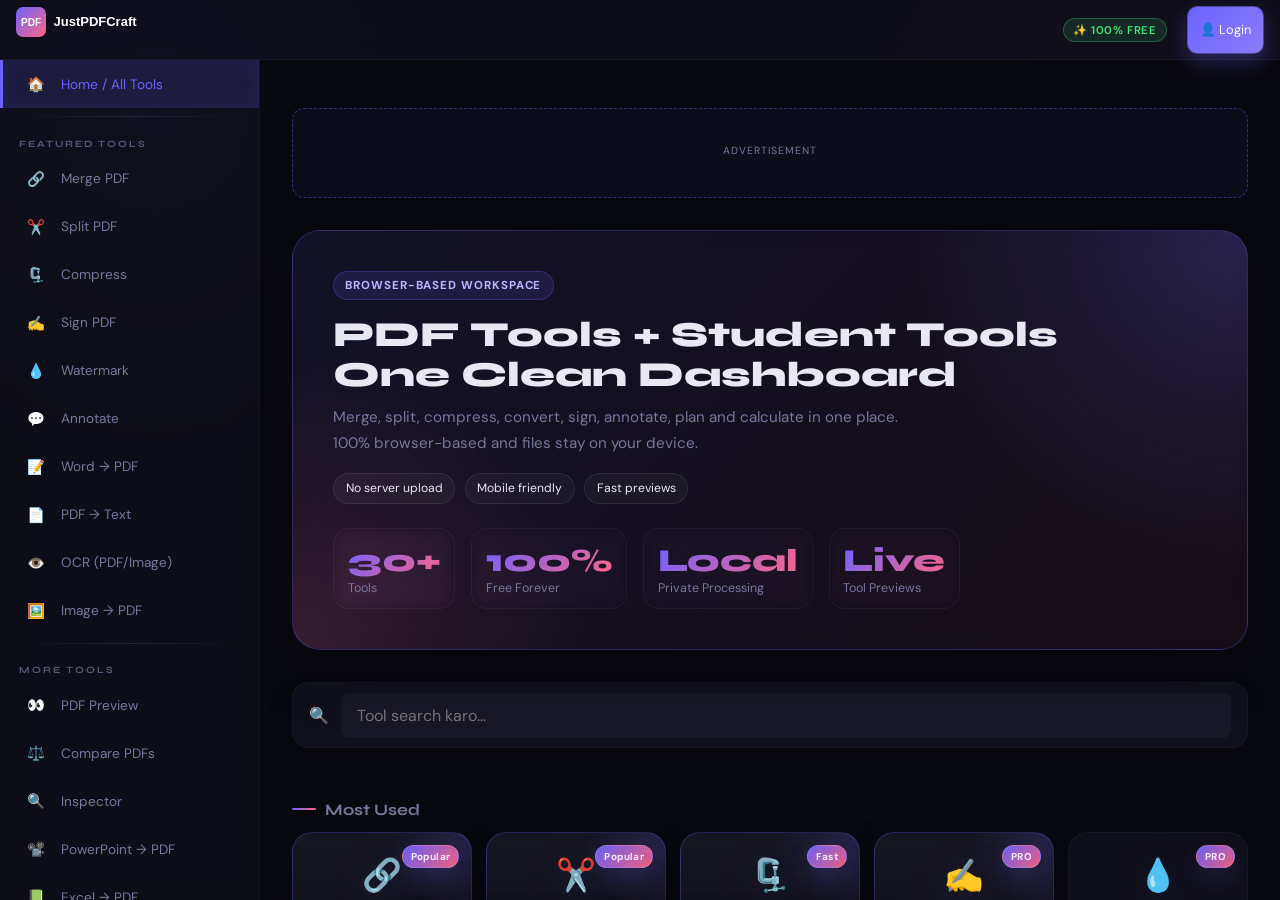
==== commit 571d25e9: "Remove 'Premium' branding from resume builder and fix text output indentation" ====
--- a/index.html
+++ b/index.html
@@ -1382,7 +1382,74 @@
 
 <div class="panel" id="panel-resume">
   <h2 class="panel-title">Resume Builder</h2>
-    <p class="panel-desc">Professional, ATS aur premium templates ke saath strong resume draft banao.</p>
+    <p class="panel-desc">Professional, ATS aur modern templates ke saath strong resume draft banao.</p>
+  <div class="resume-template-showcase">
+    <div class="resume-template-showcase__head">
+      <div>
+        <label class="form-label">Choose Resume Template</label>
+        <p class="resume-template-showcase__sub">Canva-style elite gallery se template pick karo, live preview right side mein update hoga.</p>
+      </div>
+      <div class="resume-template-showcase__meta">
+        <span class="resume-template-chip">9 layouts</span>
+      </div>
+    </div>
+    <div class="resume-template-grid">
+      <button type="button" class="template-card active" onclick="setResumeTemplate('ats', this)">
+        <span class="template-card__badge">Featured</span>
+        <span class="template-card__thumb ats"></span>
+        <span class="template-card__title">ATS</span>
+        <span class="template-card__desc">Keyword-safe recruiter layout</span>
+      </button>
+      <button type="button" class="template-card" onclick="setResumeTemplate('professional', this)">
+        <span class="template-card__badge">Featured</span>
+        <span class="template-card__thumb professional"></span>
+        <span class="template-card__title">Professional</span>
+        <span class="template-card__desc">Classic hiring-safe format</span>
+      </button>
+      <button type="button" class="template-card" onclick="setResumeTemplate('simple', this)">
+        <span class="template-card__badge">Clean</span>
+        <span class="template-card__thumb simple"></span>
+        <span class="template-card__title">Simple</span>
+        <span class="template-card__desc">Minimal one-page layout</span>
+      </button>
+      <button type="button" class="template-card" onclick="setResumeTemplate('modern', this)">
+        <span class="template-card__badge">Popular</span>
+        <span class="template-card__thumb modern"></span>
+        <span class="template-card__title">Modern</span>
+        <span class="template-card__desc">Sharp spacing and clean sections</span>
+      </button>
+      <button type="button" class="template-card" onclick="setResumeTemplate('creative', this)">
+        <span class="template-card__badge">Creative</span>
+        <span class="template-card__thumb creative"></span>
+        <span class="template-card__title">Creative</span>
+        <span class="template-card__desc">Portfolio-style standout profile</span>
+      </button>
+      <button type="button" class="template-card" onclick="setResumeTemplate('executive', this)">
+        <span class="template-card__badge">Featured</span>
+        <span class="template-card__thumb executive"></span>
+        <span class="template-card__title">Executive</span>
+        <span class="template-card__desc">Leadership-first professional look</span>
+      </button>
+      <button type="button" class="template-card" onclick="setResumeTemplate('premium-onyx', this)">
+        <span class="template-card__badge">Modern</span>
+        <span class="template-card__thumb premium-onyx"></span>
+        <span class="template-card__title">Onyx</span>
+        <span class="template-card__desc">Bold dark accent business style</span>
+      </button>
+      <button type="button" class="template-card" onclick="setResumeTemplate('premium-aura', this)">
+        <span class="template-card__badge">Modern</span>
+        <span class="template-card__thumb premium-aura"></span>
+        <span class="template-card__title">Aura</span>
+        <span class="template-card__desc">Elegant colorful modern branding</span>
+      </button>
+      <button type="button" class="template-card" onclick="setResumeTemplate('premium-slate', this)">
+        <span class="template-card__badge">Modern</span>
+        <span class="template-card__thumb premium-slate"></span>
+        <span class="template-card__title">Slate</span>
+        <span class="template-card__desc">Refined slate accent corporate layout</span>
+      </button>
+    </div>
+  </div>
   <div class="two-col">
     <div>
       <div class="two-col">
@@ -1395,9 +1462,9 @@
               <option value="modern">Modern</option>
               <option value="creative">Creative</option>
               <option value="executive">Executive</option>
-              <option value="premium-onyx">Premium Onyx</option>
-              <option value="premium-aura">Premium Aura</option>
-              <option value="premium-slate">Premium Slate</option>
+              <option value="premium-onyx">Onyx</option>
+              <option value="premium-aura">Aura</option>
+              <option value="premium-slate">Slate</option>
             </select>
           </div>
         <div class="form-group">
@@ -1846,17 +1913,3 @@
 </script>
 </body>
 </html>
-
-
-
-
-
-
-
-
-
-
-
-
-
-
--- a/style.css
+++ b/style.css
@@ -34,24 +34,28 @@
 }
 body{
   font-family:'DM Sans',sans-serif;
-  background:var(--bg);
+  background:
+    radial-gradient(circle at 12% 12%, rgba(108,99,255,0.16), transparent 26%),
+    radial-gradient(circle at 88% 18%, rgba(255,101,132,0.12), transparent 24%),
+    radial-gradient(circle at 50% 100%, rgba(67,233,123,0.08), transparent 30%),
+    var(--bg);
   color:var(--text);
   display: flex;
   flex-direction: column;
   -webkit-text-size-adjust:100%;
   overscroll-behavior-x:none;
-  animation:pageLoad 0.3s cubic-bezier(0.4,0,0.2,1);
+  animation:pageLoad 0.45s cubic-bezier(0.22,1,0.36,1);
 }
 
 /* ── Loading Animations ───────────────────────── */
 @keyframes pageLoad {
   from {
     opacity:0;
-    filter:blur(8px);
+    transform: translateY(10px);
   }
   to {
     opacity:1;
-    filter:blur(0);
+    transform: translateY(0);
   }
 }
 
@@ -184,6 +188,46 @@
   }
   to {
     opacity:1;
+  }
+}
+
+@keyframes panelReveal {
+  from {
+    opacity:0;
+    transform:translateY(22px) scale(0.985);
+    filter:blur(8px);
+  }
+  to {
+    opacity:1;
+    transform:translateY(0) scale(1);
+    filter:blur(0);
+  }
+}
+
+@keyframes ambientFloat {
+  0%, 100% {
+    transform:translate3d(0,0,0) scale(1);
+  }
+  50% {
+    transform:translate3d(18px,-20px,0) scale(1.08);
+  }
+}
+
+@keyframes ambientFloatReverse {
+  0%, 100% {
+    transform:translate3d(0,0,0) scale(1);
+  }
+  50% {
+    transform:translate3d(-16px,18px,0) scale(1.05);
+  }
+}
+
+@keyframes spotlightSweep {
+  0% {
+    transform:translateX(-120%) skewX(-18deg);
+  }
+  100% {
+    transform:translateX(140%) skewX(-18deg);
   }
 }
 
@@ -202,17 +246,18 @@
 
 /* ── Header ───────────────────────────────────── */
 header{
-  background:rgba(15,15,26,0.7);
+  background:rgba(15,15,26,0.85);
   border-bottom:1px solid rgba(37,37,56,0.5);
   padding:0 1.5rem;
   height:60px;
   display:flex;align-items:center;justify-content:space-between;
-  position:relative; /* Changed from sticky to relative since parent is flex */
+  position:relative; 
   z-index:200;
-  backdrop-filter:blur(30px);
-  -webkit-backdrop-filter:blur(30px);
+  backdrop-filter:blur(12px);
+  -webkit-backdrop-filter:blur(12px);
   animation:slideInDown 0.5s ease;
   flex-shrink: 0;
+  will-change: transform, opacity;
 }
 
 @keyframes slideInDown {
@@ -284,13 +329,14 @@
 /* ── Sidebar ──────────────────────────────────── */
 .sidebar{
   width:var(--sidebar-w);flex-shrink:0;
-  background:rgba(15,15,26,0.4);
+  background:rgba(15,15,26,0.8);
   border-right:1px solid rgba(37,37,56,0.3);
   overflow-y:auto;overflow-x:hidden;
   height: 100%;
-  backdrop-filter:blur(20px);
-  -webkit-backdrop-filter:blur(20px);
+  backdrop-filter:blur(10px);
+  -webkit-backdrop-filter:blur(10px);
   animation:slideInLeft 0.5s ease 0.1s both;
+  will-change: transform, opacity;
 }
 
 .sidebar-section{margin-bottom:0.25rem;}
@@ -375,8 +421,12 @@
   padding:1.5rem 2rem;
   width:100%;
   box-sizing: border-box;
-}
-.panel.active{display:flex;}
+  transform-origin:top center;
+}
+.panel.active{
+  display:flex;
+  animation:panelReveal 0.55s cubic-bezier(0.22,1,0.36,1);
+}
 
 .panel-title{
   font-family:'Syne',sans-serif;font-size:1.7rem;font-weight:800;margin-bottom:0.3rem;
@@ -460,6 +510,7 @@
   margin-bottom:0.8rem;
   animation:float 3s ease-in-out infinite;
   transition:all 0.3s ease;
+  will-change: transform;
 }
 
 .dropzone:hover .dz-icon {
@@ -730,6 +781,303 @@
   padding:1rem;
   min-height:640px;
   backdrop-filter:blur(10px);
+}
+
+.resume-template-showcase{
+  margin:1.25rem 0 1.5rem;
+  padding:1rem;
+  border-radius:22px;
+  border:1px solid rgba(37,37,56,0.35);
+  background:
+    radial-gradient(circle at top right, rgba(108,99,255,0.12), transparent 32%),
+    linear-gradient(180deg, rgba(255,255,255,0.03), rgba(255,255,255,0.015));
+  box-shadow:0 18px 50px rgba(0,0,0,0.18);
+}
+
+.resume-template-showcase .section-title{
+  margin-bottom:0.35rem;
+}
+
+.resume-template-showcase .panel-desc{
+  margin-bottom:1rem;
+  font-size:0.82rem;
+}
+
+.resume-template-showcase__head{
+  display:flex;
+  align-items:flex-start;
+  justify-content:space-between;
+  gap:1rem;
+  flex-wrap:wrap;
+}
+
+.resume-template-showcase__sub{
+  color:var(--text2);
+  font-size:0.82rem;
+  line-height:1.6;
+  margin-top:0.25rem;
+}
+
+.resume-template-showcase__meta{
+  display:flex;
+  align-items:center;
+  gap:0.55rem;
+  flex-wrap:wrap;
+}
+
+.resume-template-chip{
+  display:inline-flex;
+  align-items:center;
+  padding:0.38rem 0.7rem;
+  border-radius:999px;
+  background:rgba(255,255,255,0.05);
+  border:1px solid rgba(255,255,255,0.08);
+  color:var(--text);
+  font-size:0.7rem;
+  font-weight:700;
+}
+
+.resume-template-chip.premium{
+  background:rgba(247,151,30,0.12);
+  border-color:rgba(247,151,30,0.28);
+  color:#ffd68d;
+}
+
+.resume-template-grid{
+  display:grid;
+  grid-template-columns:repeat(auto-fit,minmax(180px,1fr));
+  gap:0.9rem;
+}
+
+.template-card{
+  position:relative;
+  border:1px solid rgba(255,255,255,0.08);
+  border-radius:20px;
+  background:linear-gradient(180deg,rgba(23,23,37,0.95),rgba(17,17,28,0.95));
+  padding:0.9rem;
+  cursor:pointer;
+  transition:transform 0.28s ease, box-shadow 0.28s ease, border-color 0.28s ease, background 0.28s ease;
+  overflow:hidden;
+  min-height:240px;
+  display:flex;
+  flex-direction:column;
+  gap:0.85rem;
+}
+
+.template-card::before{
+  content:'';
+  position:absolute;
+  inset:0;
+  background:linear-gradient(135deg,rgba(108,99,255,0.18),rgba(255,101,132,0.08),transparent 72%);
+  opacity:0;
+  transition:opacity 0.28s ease;
+  pointer-events:none;
+}
+
+.template-card:hover{
+  transform:translateY(-6px);
+  border-color:rgba(108,99,255,0.5);
+  box-shadow:0 18px 40px rgba(108,99,255,0.18);
+}
+
+.template-card:hover::before,
+.template-card.active::before{
+  opacity:1;
+}
+
+.template-card.active{
+  border-color:var(--accent);
+  box-shadow:0 0 0 1px rgba(108,99,255,0.45),0 20px 45px rgba(108,99,255,0.22);
+  background:linear-gradient(180deg,rgba(36,33,68,0.98),rgba(17,17,30,0.98));
+}
+
+.template-card.premium{
+  border-color:rgba(247,151,30,0.34);
+  box-shadow:0 16px 34px rgba(247,151,30,0.08);
+}
+
+.template-card.premium.active{
+  border-color:#f7971e;
+  box-shadow:0 0 0 1px rgba(247,151,30,0.4),0 22px 46px rgba(247,151,30,0.16);
+}
+
+.template-card-header{
+  display:flex;
+  align-items:flex-start;
+  justify-content:space-between;
+  gap:0.75rem;
+  position:relative;
+  z-index:1;
+}
+
+.template-card h4,
+.template-card__title{
+  display:block;
+  font-family:'Syne',sans-serif;
+  font-size:0.95rem;
+  line-height:1.2;
+  margin-bottom:0.2rem;
+  color:var(--text);
+}
+
+.template-card p,
+.template-card__desc{
+  display:block;
+  color:var(--text2);
+  font-size:0.73rem;
+  line-height:1.5;
+}
+
+.template-card-badge,
+.template-card__badge{
+  flex-shrink:0;
+  padding:0.28rem 0.55rem;
+  border-radius:999px;
+  font-size:0.62rem;
+  font-weight:700;
+  letter-spacing:0.05em;
+  text-transform:uppercase;
+  color:#fff;
+  background:linear-gradient(135deg,var(--accent),var(--accent2));
+  box-shadow:0 8px 18px rgba(108,99,255,0.22);
+}
+
+.template-card.premium .template-card-badge,
+.template-card__badge.premium{
+  background:linear-gradient(135deg,#f7971e,#ffd200);
+  color:#2d2105;
+  box-shadow:0 10px 20px rgba(247,151,30,0.24);
+}
+
+.template-card__thumb{
+  position:relative;
+  display:block;
+  height:132px;
+  border-radius:16px;
+  overflow:hidden;
+  border:1px solid rgba(255,255,255,0.28);
+  box-shadow:inset 0 1px 0 rgba(255,255,255,0.45);
+  background:
+    linear-gradient(180deg,rgba(255,255,255,0.98),rgba(236,241,248,0.98));
+}
+
+.template-card__thumb::before{
+  content:'';
+  position:absolute;
+  left:0;
+  top:0;
+  right:0;
+  height:18px;
+  background:linear-gradient(90deg,#6c63ff,#8b7cf8);
+}
+
+.template-card__thumb::after{
+  content:'';
+  position:absolute;
+  inset:28px 14px 14px 14px;
+  border-radius:12px;
+  background:
+    linear-gradient(#d5dceb 0 0) left 0 top 0 / 48% 8px no-repeat,
+    linear-gradient(#d5dceb 0 0) left 0 top 18px / 76% 7px no-repeat,
+    linear-gradient(rgba(108,99,255,0.35) 0 0) left 0 top 34px / 58% 7px no-repeat,
+    linear-gradient(#d5dceb 0 0) right 0 top 0 / 34% 60px no-repeat,
+    linear-gradient(#d5dceb 0 0) left 0 bottom 26px / 92% 7px no-repeat,
+    linear-gradient(#d5dceb 0 0) left 0 bottom 10px / 66% 7px no-repeat;
+}
+
+.template-card__thumb.professional::before{background:linear-gradient(90deg,#334155,#64748b);}
+.template-card__thumb.simple::before{background:linear-gradient(90deg,#71717a,#a1a1aa);}
+.template-card__thumb.modern::before{background:linear-gradient(90deg,#6c63ff,#8b7cf8);}
+.template-card__thumb.creative::before{background:linear-gradient(90deg,#ff6584,#ff8aa2);}
+.template-card__thumb.executive::before{background:linear-gradient(90deg,#f7971e,#f8b54c);}
+.template-card__thumb.ats::before{background:linear-gradient(90deg,#54a0ff,#76b4ff);}
+.template-card__thumb.premium-onyx::before{background:linear-gradient(90deg,#111827,#374151);}
+.template-card__thumb.premium-aura::before{background:linear-gradient(90deg,#c026d3,#ec4899);}
+.template-card__thumb.premium-slate::before{background:linear-gradient(90deg,#0f766e,#14b8a6);}
+
+.template-thumb{
+  position:relative;
+  height:132px;
+  border-radius:16px;
+  background:linear-gradient(180deg,#ffffff,#eef1f7);
+  overflow:hidden;
+  border:1px solid rgba(255,255,255,0.45);
+  box-shadow:inset 0 1px 0 rgba(255,255,255,0.75);
+  z-index:1;
+}
+
+.template-thumb::after{
+  content:'';
+  position:absolute;
+  inset:auto 0 0 0;
+  height:36px;
+  background:linear-gradient(180deg,transparent,rgba(15,23,42,0.08));
+}
+
+.template-thumb-bar{
+  height:18px;
+  background:linear-gradient(90deg,#6c63ff,#8b7cf8);
+}
+
+.template-thumb.executive .template-thumb-bar{background:linear-gradient(90deg,#f7971e,#f8b54c);}
+.template-thumb.creative .template-thumb-bar{background:linear-gradient(90deg,#ff6584,#ff8aa2);}
+.template-thumb.ats .template-thumb-bar{background:linear-gradient(90deg,#54a0ff,#76b4ff);}
+.template-thumb.premium-onyx .template-thumb-bar{background:linear-gradient(90deg,#111827,#374151);}
+.template-thumb.premium-aura .template-thumb-bar{background:linear-gradient(90deg,#c026d3,#ec4899);}
+.template-thumb.premium-slate .template-thumb-bar{background:linear-gradient(90deg,#0f766e,#14b8a6);}
+
+.template-thumb-body{
+  padding:0.75rem;
+  display:grid;
+  grid-template-columns:1.1fr 0.9fr;
+  gap:0.55rem;
+  height:calc(100% - 18px);
+}
+
+.template-thumb-main,
+.template-thumb-side{
+  display:flex;
+  flex-direction:column;
+  gap:0.35rem;
+}
+
+.template-line{
+  height:7px;
+  border-radius:999px;
+  background:#d8deea;
+}
+
+.template-line.dark{background:#b8c1d5;}
+.template-line.short{width:52%;}
+.template-line.mid{width:72%;}
+.template-line.tiny{width:38%;}
+.template-line.accent{background:rgba(108,99,255,0.42);}
+.template-line.warm{background:rgba(247,151,30,0.42);}
+.template-line.pink{background:rgba(255,101,132,0.42);}
+.template-line.teal{background:rgba(15,118,110,0.38);}
+.template-line.onyx{background:rgba(17,24,39,0.24);}
+.template-line.aura{background:rgba(192,38,211,0.28);}
+
+.template-card-meta{
+  display:flex;
+  align-items:center;
+  justify-content:space-between;
+  gap:0.75rem;
+  margin-top:auto;
+  position:relative;
+  z-index:1;
+}
+
+.template-layout{
+  font-size:0.7rem;
+  color:var(--text2);
+  line-height:1.4;
+}
+
+.template-use{
+  font-size:0.72rem;
+  font-weight:700;
+  color:var(--text);
 }
 
 .resume-paper{
@@ -1067,10 +1415,10 @@
 /* ── Home Grid ────────────────────────────────── */
 .home-hero{
   background:
-    radial-gradient(circle at top right, rgba(108,99,255,0.18), transparent 32%),
-    radial-gradient(circle at bottom left, rgba(255,101,132,0.12), transparent 28%),
-    linear-gradient(135deg,rgba(108,99,255,0.08),rgba(255,101,132,0.05));
-  border:1px solid rgba(37,37,56,0.4);
+    radial-gradient(circle at top right, rgba(108,99,255,0.22), transparent 32%),
+    radial-gradient(circle at bottom left, rgba(255,101,132,0.15), transparent 28%),
+    linear-gradient(135deg,rgba(108,99,255,0.1),rgba(255,101,132,0.06));
+  border:1px solid rgba(110,102,255,0.28);
   border-radius:28px;
   padding:2.5rem;
   margin-bottom:2rem;
@@ -1079,8 +1427,10 @@
   gap:2rem;
   box-shadow:0 20px 60px rgba(0,0,0,0.22);
   backdrop-filter:blur(10px);
-  animation:slideInDown 0.6s ease;
-  transition:all 0.4s ease;
+  animation:slideInDown 0.7s cubic-bezier(0.22,1,0.36,1);
+  transition:all 0.45s ease;
+  position:relative;
+  overflow:hidden;
 }
 
 .home-hero:hover {
@@ -1231,7 +1581,7 @@
   position:relative;
   overflow:hidden;
   min-height:144px;
-  animation:fadeUp 0.4s ease both;
+  animation:fadeUp 0.45s cubic-bezier(0.22,1,0.36,1) both;
 }
 
 .tool-card::before{
@@ -2624,6 +2974,38 @@
   }
 }
 
-
-
-
+/* ── Mobile Performance Optimizations ──────────────── */
+@media (max-width: 768px) {
+  * {
+    text-rendering: optimizeSpeed;
+  }
+  
+  .backdrop-blur, header, .sidebar, .mobile-sidebar {
+    backdrop-filter: none !important;
+    -webkit-backdrop-filter: none !important;
+    background: var(--surface) !important;
+  }
+
+  .tool-card, .btn, .panel, .dropzone {
+    box-shadow: none !important;
+    transition: transform 0.1s ease !important;
+  }
+
+  .dz-icon, .icon, .file-icon, .opt-icon {
+    animation: none !important;
+  }
+
+  .premium-card::after {
+    display: none !important;
+  }
+
+  /* Faster smooth scroll */
+  html, body {
+    scroll-behavior: auto !important;
+  }
+  
+  /* Prevent layout shifts during scroll */
+  .main {
+    will-change: scroll-position;
+  }
+}
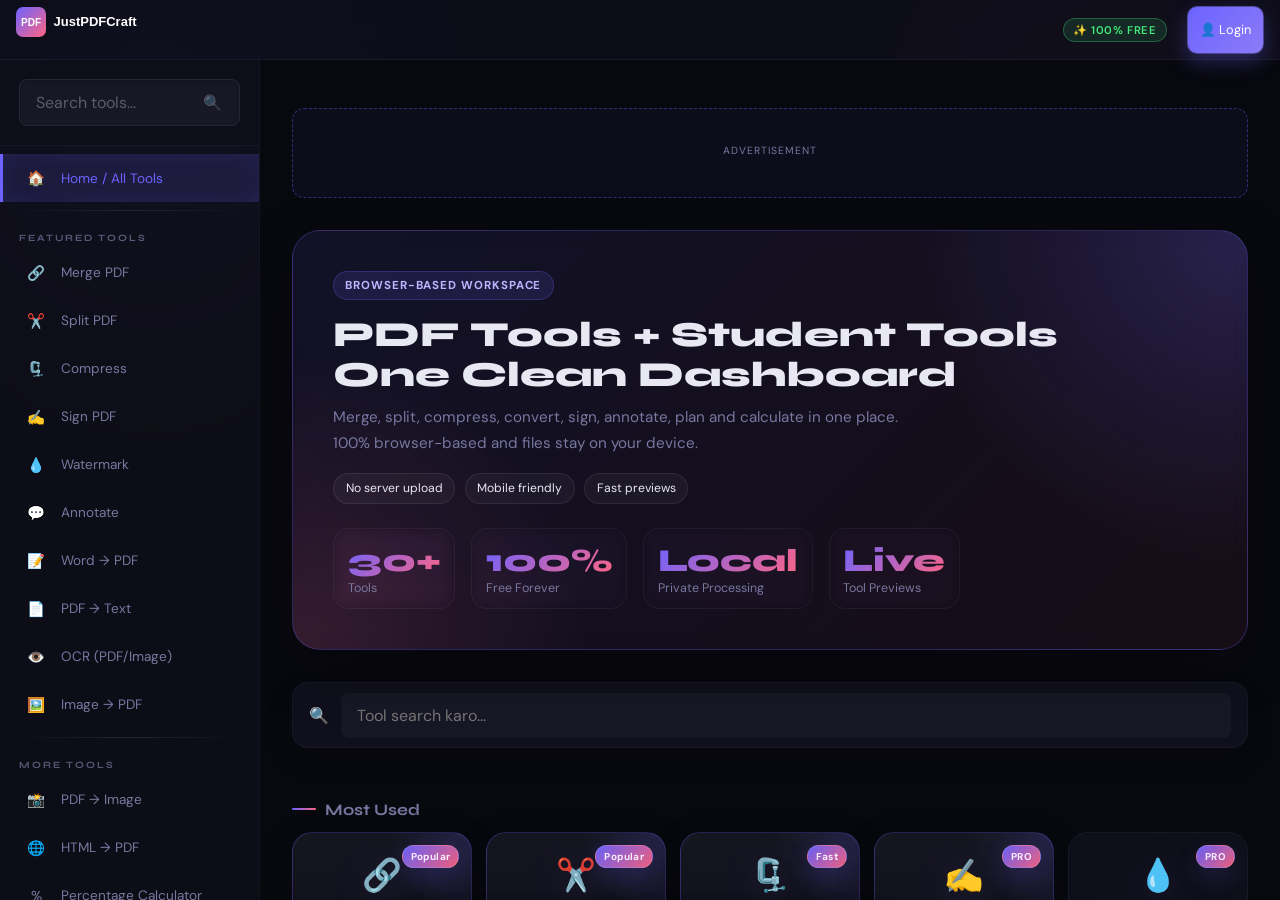
==== commit 30a3ba87: "Refined PDF tool performance, integrated loading states, and implemented missing core functions (Wor" ====
--- a/index.html
+++ b/index.html
@@ -83,6 +83,12 @@
 
 <!-- SIDEBAR -->
 <aside class="sidebar">
+  <div class="sidebar-search">
+    <div class="sidebar-search-wrap">
+      <input type="text" id="sidebar-search-input" placeholder="Search tools..." onkeyup="filterSidebarTools()">
+      <span class="search-icon">🔍</span>
+    </div>
+  </div>
   <div class="sidebar-section">
     <button class="tool-btn active" id="btn-home" onclick="showPanel('home')"><span class="icon">🏠</span> Home / All Tools</button>
     <div class="sidebar-divider"></div>
@@ -102,24 +108,13 @@
   <div class="sidebar-divider"></div>
   <div class="sidebar-section">
     <div class="sidebar-heading">More Tools</div>
-    <button class="tool-btn" id="btn-preview" onclick="showPanel('preview')"><span class="icon">&#128064;</span> PDF Preview</button>
-    <button class="tool-btn" id="btn-compare" onclick="showPanel('compare')"><span class="icon">&#9878;&#65039;</span> Compare PDFs</button>
-    <button class="tool-btn" id="btn-inspect" onclick="showPanel('inspect')"><span class="icon">&#128269;</span> Inspector</button>
-    <button class="tool-btn" id="btn-ppt2pdf" onclick="showPanel('ppt2pdf')"><span class="icon">&#128253;&#65039;</span> PowerPoint &rarr; PDF</button>
-    <button class="tool-btn" id="btn-excel2pdf" onclick="showPanel('excel2pdf')"><span class="icon">&#128215;</span> Excel &rarr; PDF</button>
-    <button class="tool-btn" id="btn-pdf2excel" onclick="showPanel('pdf2excel')"><span class="icon">&#128202;</span> PDF &rarr; Excel</button>
     <button class="tool-btn" id="btn-pdf2img" onclick="showPanel('pdf2img')"><span class="icon">&#128248;</span> PDF &rarr; Image</button>
     <button class="tool-btn" id="btn-html2pdf" onclick="showPanel('html2pdf')"><span class="icon">&#127760;</span> HTML &rarr; PDF</button>
-    <button class="tool-btn" id="btn-blank" onclick="showPanel('blank')"><span class="icon">&#128195;</span> Blank PDF</button>
-    <button class="tool-btn" id="btn-cgpa" onclick="showPanel('cgpa')"><span class="icon">&#127891;</span> CGPA Calculator</button>
     <button class="tool-btn" id="btn-percentage" onclick="showPanel('percentage')"><span class="icon">%</span> Percentage Calculator</button>
     <button class="tool-btn" id="btn-imgresize" onclick="showPanel('imgresize')"><span class="icon">&#129668;</span> Image Resizer</button>
     <button class="tool-btn" id="btn-resume" onclick="showPanel('resume')"><span class="icon">&#128196;</span> Resume Builder</button>
-    <button class="tool-btn" id="btn-attendance" onclick="showPanel('attendance')"><span class="icon">&#128202;</span> Attendance Calculator</button>
-    <button class="tool-btn" id="btn-stamp" onclick="showPanel('stamp')"><span class="icon">&#128204;</span> Stamp PDF</button>
     <button class="tool-btn" id="btn-hf" onclick="showPanel('hf')"><span class="icon">HF</span> Header / Footer</button>
     <button class="tool-btn" id="btn-pagenumber" onclick="showPanel('pagenumber')"><span class="icon">&#128290;</span> Page Numbers</button>
-    <button class="tool-btn" id="btn-duplicate" onclick="showPanel('duplicate')"><span class="icon">DP</span> Duplicate Pages</button>
     <button class="tool-btn" id="btn-rotate" onclick="showPanel('rotate')"><span class="icon">&#128260;</span> Rotate</button>
     <button class="tool-btn" id="btn-crop" onclick="showPanel('crop')"><span class="icon">&#9986;&#65039;</span> Crop Pages</button>
     <button class="tool-btn" id="btn-redact" onclick="showPanel('redact')"><span class="icon">&#11035;</span> Redact</button>
@@ -128,16 +123,11 @@
     <button class="tool-btn" id="btn-extract-pages" onclick="showPanel('extract-pages')"><span class="icon">&#128228;</span> Extract Pages</button>
     <button class="tool-btn" id="btn-protect" onclick="showPanel('protect')"><span class="icon">&#128274;</span> Protect PDF</button>
     <button class="tool-btn" id="btn-unlock" onclick="showPanel('unlock')"><span class="icon">&#128275;</span> Unlock PDF</button>
-    <button class="tool-btn" id="btn-gpa-converter" onclick="showPanel('gpa-converter')"><span class="icon">&#8646;</span> GPA Converter</button>
     <button class="tool-btn" id="btn-marks" onclick="showPanel('marks')"><span class="icon">&#128202;</span> Marks Calculator</button>
     <button class="tool-btn" id="btn-cover-letter" onclick="showPanel('cover-letter')"><span class="icon">&#128221;</span> Cover Letter Generator</button>
-    <button class="tool-btn" id="btn-study-planner" onclick="showPanel('study-planner')"><span class="icon">&#128218;</span> Study Planner</button>
-    <button class="tool-btn" id="btn-timetable" onclick="showPanel('timetable')"><span class="icon">&#9201;</span> Time Table Generator</button>
     <button class="tool-btn" id="btn-unit-converter" onclick="showPanel('unit-converter')"><span class="icon">&#128290;</span> Unit Converter</button>
     <button class="tool-btn" id="btn-qr" onclick="showPanel('qr')"><span class="icon">&#128279;</span> QR Generator</button>
     <button class="tool-btn" id="btn-password" onclick="showPanel('password')"><span class="icon">&#128273;</span> Password Generator</button>
-    <button class="tool-btn" id="btn-metaedit" onclick="showPanel('metaedit')"><span class="icon">ME</span> Metadata Editor</button>
-    <button class="tool-btn" id="btn-repair" onclick="showPanel('repair')"><span class="icon">&#128736;&#65039;</span> Repair PDF</button>
     <button class="tool-btn" id="btn-about" onclick="showPanel('about')"><span class="icon">&#8505;&#65039;</span> About</button>
     
     <!-- Sidebar Ad Slot -->
@@ -244,16 +234,10 @@
   <div class="tool-card" onclick="showPanel('html2pdf')"><div class="tool-badge">Convert</div><div class="tc-icon">&#127760;</div><div class="tc-name">HTML &rarr; PDF</div><div class="tc-desc">HTML se PDF banao</div></div>
   <div class="tool-card" onclick="showPanel('imgresize')"><div class="tool-badge">Utility</div><div class="tc-icon">&#129668;</div><div class="tc-name">Image Resizer</div><div class="tc-desc">Target KB mein compress karo</div></div>
   <div class="tool-card" onclick="showPanel('preview')"><div class="tool-badge">View</div><div class="tc-icon">&#128064;</div><div class="tc-name">Preview</div><div class="tc-desc">PDF dekho browser mein</div></div>
-  <div class="tool-card" onclick="showPanel('inspect')"><div class="tool-badge">Analyze</div><div class="tc-icon">&#128269;</div><div class="tc-name">Inspector</div><div class="tc-desc">PDF analyze karo</div></div>
-  <div class="tool-card" onclick="showPanel('compare')"><div class="tool-badge">Analyze</div><div class="tc-icon">&#9878;&#65039;</div><div class="tc-name">Compare</div><div class="tc-desc">Do PDFs compare karo</div></div>
 </div>
 
 <div class="tool-section-title">Edit & Organize</div>
 <div class="tools-grid">
-  <div class="tool-card" onclick="showPanel('stamp')"><div class="tool-badge">Edit</div><div class="tc-icon">&#128204;</div><div class="tc-name">Stamp PDF</div><div class="tc-desc">Approved / Paid style stamps</div></div>
-  <div class="tool-card" onclick="showPanel('hf')"><div class="tool-badge">Edit</div><div class="tc-icon">HF</div><div class="tc-name">Header / Footer</div><div class="tc-desc">Top-bottom text add karo</div></div>
-  <div class="tool-card" onclick="showPanel('pagenumber')"><div class="tool-badge">Edit</div><div class="tc-icon">&#128290;</div><div class="tc-name">Page Numbers</div><div class="tc-desc">Numbering add karo</div></div>
-  <div class="tool-card" onclick="showPanel('duplicate')"><div class="tool-badge">Organize</div><div class="tc-icon">DP</div><div class="tc-name">Duplicate Pages</div><div class="tc-desc">Same page copies insert karo</div></div>
   <div class="tool-card" onclick="showPanel('rotate')"><div class="tool-badge">Edit</div><div class="tc-icon">&#128260;</div><div class="tc-name">Rotate</div><div class="tc-desc">Pages ghuma do</div></div>
   <div class="tool-card" onclick="showPanel('crop')"><div class="tool-badge">Edit</div><div class="tc-icon">&#9986;&#65039;</div><div class="tc-name">Crop Pages</div><div class="tc-desc">Page margins trim karo</div></div>
   <div class="tool-card" onclick="showPanel('redact')"><div class="tool-badge">PRO</div><div class="tc-icon">&#11035;</div><div class="tc-name">Redact</div><div class="tc-desc">Content black out karo</div></div>
@@ -264,21 +248,13 @@
 
 <div class="tool-section-title">Student & Utility</div>
 <div class="tools-grid">
-  <div class="tool-card" onclick="showPanel('cgpa')"><div class="tool-badge">Student</div><div class="tc-icon">&#127891;</div><div class="tc-name">CGPA Calculator</div><div class="tc-desc">Credits aur SGPA se CGPA nikalo</div></div>
   <div class="tool-card" onclick="showPanel('percentage')"><div class="tool-badge">Student</div><div class="tc-icon">%</div><div class="tc-name">Percentage Calculator</div><div class="tc-desc">Obtained aur total marks se percentage nikalo</div></div>
-  <div class="tool-card" onclick="showPanel('gpa-converter')"><div class="tool-badge">Student</div><div class="tc-icon">&#8646;</div><div class="tc-name">GPA Converter</div><div class="tc-desc">GPA se percentage aur reverse</div></div>
   <div class="tool-card" onclick="showPanel('marks')"><div class="tool-badge">Student</div><div class="tc-icon">&#128202;</div><div class="tc-name">Marks Calculator</div><div class="tc-desc">Total, average aur percentage nikalo</div></div>
   <div class="tool-card" onclick="showPanel('resume')"><div class="tool-badge">Popular</div><div class="tc-icon">&#128196;</div><div class="tc-name">Resume Builder</div><div class="tc-desc">Quick resume template banao</div></div>
   <div class="tool-card" onclick="showPanel('cover-letter')"><div class="tool-badge">Student</div><div class="tc-icon">&#128221;</div><div class="tc-name">Cover Letter Generator</div><div class="tc-desc">Job-specific cover letter generate karo</div></div>
-  <div class="tool-card" onclick="showPanel('attendance')"><div class="tool-badge">Student</div><div class="tc-icon">&#128202;</div><div class="tc-name">Attendance Calculator</div><div class="tc-desc">Required attendance track karo</div></div>
-  <div class="tool-card" onclick="showPanel('study-planner')"><div class="tool-badge">Student</div><div class="tc-icon">&#128218;</div><div class="tc-name">Study Planner</div><div class="tc-desc">Weekly study plan auto banao</div></div>
-  <div class="tool-card" onclick="showPanel('timetable')"><div class="tool-badge">Student</div><div class="tc-icon">&#9201;</div><div class="tc-name">Time Table Generator</div><div class="tc-desc">Class schedule neatly arrange karo</div></div>
   <div class="tool-card" onclick="showPanel('unit-converter')"><div class="tool-badge">Utility</div><div class="tc-icon">&#128290;</div><div class="tc-name">Unit Converter</div><div class="tc-desc">Length, weight, temp convert karo</div></div>
   <div class="tool-card" onclick="showPanel('qr')"><div class="tool-badge">New</div><div class="tc-icon">&#128279;</div><div class="tc-name">QR Generator</div><div class="tc-desc">Links aur text ke QR banao</div></div>
   <div class="tool-card" onclick="showPanel('password')"><div class="tool-badge">Utility</div><div class="tc-icon">&#128273;</div><div class="tc-name">Password Generator</div><div class="tc-desc">Strong passwords instantly</div></div>
-  <div class="tool-card" onclick="showPanel('repair')"><div class="tool-badge">Utility</div><div class="tc-icon">&#128736;&#65039;</div><div class="tc-name">Repair PDF</div><div class="tc-desc">Corrupt PDF fix karo</div></div>
-  <div class="tool-card" onclick="showPanel('blank')"><div class="tool-badge">Utility</div><div class="tc-icon">&#128195;</div><div class="tc-name">Blank PDF</div><div class="tc-desc">Empty PDF generate karo</div></div>
-  <div class="tool-card" onclick="showPanel('metaedit')"><div class="tool-badge">PRO</div><div class="tc-icon">ME</div><div class="tc-name">Metadata Editor</div><div class="tc-desc">Title, author aur keywords edit karo</div></div>
   <div class="tool-card" onclick="showPanel('about')"><div class="tool-badge">Info</div><div class="tc-icon">&#8505;&#65039;</div><div class="tc-name">About</div><div class="tc-desc">Project details dekho</div></div>
 </div>
 </div>
@@ -376,6 +352,10 @@
   <div id="delpages-options" style="display:none;margin-top:1.5rem">
     <div class="form-group">
       <label class="form-label">Delete karne wale pages choose karo (click to toggle)</label>
+      <div class="btn-row" style="margin-bottom:0.8rem">
+        <button class="btn btn-secondary btn-sm" onclick="toggleSelectAllDelete(true)">Select All</button>
+        <button class="btn btn-secondary btn-sm" onclick="toggleSelectAllDelete(false)">Deselect All</button>
+      </div>
       <div class="page-grid" id="delpages-page-grid"></div>
     </div>
     <p style="font-size:0.75rem;color:var(--orange);margin-bottom:0.75rem">Selected pages permanently delete ho jayenge</p>
@@ -499,13 +479,25 @@
         <div class="wm-stage" id="wm-stage">
           <canvas id="wm-preview-canvas"></canvas>
           <div class="wm-overlay-text" id="wm-overlay-text"></div>
+          <img class="wm-overlay-image" id="wm-overlay-image" style="display:none;position:absolute;pointer-events:none;transform-origin:center;max-width:300px;max-height:300px">
         </div>
       </div>
       <p id="wm-preview-note" style="color:var(--text2);font-size:0.78rem;margin-top:0.55rem">Preview first page dikhata hai. Click location se watermark ka placement set hoga.</p>
+    </div>
+    <div class="form-group">
+      <label class="form-label">Watermark Type</label>
+      <div class="btn-row" style="margin-top:0">
+        <button class="btn btn-secondary btn-sm active" id="wm-type-text" onclick="setWatermarkType('text')">Text</button>
+        <button class="btn btn-secondary btn-sm" id="wm-type-image" onclick="setWatermarkType('image')">Image / Logo</button>
+      </div>
     </div>
     <div class="two-col">
       <div>
-        <div class="form-group"><label class="form-label">Watermark Text</label><input type="text" id="wm-text" value="CONFIDENTIAL" placeholder="Watermark text likhao"></div>
+        <div id="wm-text-group" class="form-group"><label class="form-label">Watermark Text</label><input type="text" id="wm-text" value="CONFIDENTIAL" placeholder="Watermark text likhao"></div>
+        <div id="wm-image-group" class="form-group" style="display:none">
+          <label class="form-label">Watermark Image (Logo)</label>
+          <input type="file" id="wm-image-input" accept="image/*" onchange="handleWatermarkImage(this)">
+        </div>
         <div class="form-group"><label class="form-label">Font Size: <span id="wm-size-val">60</span>pt</label><input type="range" id="wm-size" min="12" max="150" value="60" oninput="document.getElementById('wm-size-val').textContent=this.value"></div>
         <div class="form-group"><label class="form-label">Opacity: <span id="wm-opacity-val">30</span>%</label><input type="range" id="wm-opacity" min="5" max="100" value="30" oninput="document.getElementById('wm-opacity-val').textContent=this.value"></div>
         <div class="form-group"><label class="form-label">Rotation: <span id="wm-rot-val">45</span></label><input type="range" id="wm-rot" min="0" max="360" value="45" oninput="document.getElementById('wm-rot-val').textContent=this.value"></div>
@@ -587,55 +579,7 @@
   </div>
 </div>
 
-<div class="panel" id="panel-stamp">
-  <h2 class="panel-title">Stamp PDF</h2>
-  <p class="panel-desc">Approved, Paid, Confidential ya custom stamp quick tarike se PDF par lagao.</p>
-  <div class="dropzone">
-    <input type="file" id="stamp-input" accept=".pdf" onchange="handleSingleFile(this,'stamp')">
-    <div class="dz-icon">&#128196;</div><h3>PDF yahan drop karo</h3>
-  </div>
-  <div id="stamp-options" style="display:none;margin-top:1.5rem">
-    <div class="two-col">
-      <div>
-        <div class="form-group"><label class="form-label">Preset</label>
-          <select id="stamp-preset" onchange="syncStampPreset()">
-            <option value="APPROVED">APPROVED</option>
-            <option value="PAID">PAID</option>
-            <option value="CONFIDENTIAL">CONFIDENTIAL</option>
-            <option value="REJECTED">REJECTED</option>
-            <option value="custom">Custom Text</option>
-          </select>
-        </div>
-        <div class="form-group"><label class="form-label">Stamp Text</label><input type="text" id="stamp-text" value="APPROVED"></div>
-        <div class="form-group"><label class="form-label">Color</label><input type="color" id="stamp-color" value="#d62828"></div>
-      </div>
-      <div>
-        <div class="form-group"><label class="form-label">Position</label>
-          <select id="stamp-pos">
-            <option value="center">Center</option>
-            <option value="top-right">Top Right</option>
-            <option value="top-left">Top Left</option>
-            <option value="bottom-right">Bottom Right</option>
-            <option value="bottom-left">Bottom Left</option>
-          </select>
-        </div>
-        <div class="form-group"><label class="form-label">Apply To</label>
-          <select id="stamp-apply">
-            <option value="all">All Pages</option>
-            <option value="first">First Page Only</option>
-            <option value="page">Custom Single Page</option>
-          </select>
-        </div>
-        <div class="form-group"><label class="form-label">Page Number</label><input type="number" id="stamp-page" value="1" min="1"></div>
-      </div>
-    </div>
-    <div class="btn-row"><button class="btn btn-primary" onclick="stampPDF()">Stamp lagao</button></div>
-  </div>
-  <div class="result-banner" id="stamp-result">
-    <div class="res-icon">&#10004;&#65039;</div><div class="res-text"><h4>Stamp Added!</h4><p>PDF ready hai.</p></div>
-    <button class="btn btn-success" id="stamp-download" >&#11015;&#65039; Download</button>
-  </div>
-</div>
+
 
 <div class="panel" id="panel-hf">
   <h2 class="panel-title">Header / Footer</h2>
@@ -671,58 +615,9 @@
   </div>
 </div>
 
-<div class="panel" id="panel-duplicate">
-  <h2 class="panel-title">Duplicate Pages</h2>
-  <p class="panel-desc">Kisi specific page ki multiple copies insert karo. Forms, templates aur cover pages ke liye useful.</p>
-  <div class="dropzone">
-    <input type="file" id="duplicate-input" accept=".pdf" onchange="handleSingleFile(this,'duplicate')">
-    <div class="dz-icon">&#128196;</div><h3>PDF yahan drop karo</h3>
-  </div>
-  <div id="duplicate-options" style="display:none;margin-top:1.5rem">
-    <div class="two-col">
-      <div class="form-group"><label class="form-label">Duplicate kaunsi page</label><input type="number" id="duplicate-page" value="1" min="1"></div>
-      <div class="form-group"><label class="form-label">Kitni extra copies</label><input type="number" id="duplicate-count" value="1" min="1" max="50"></div>
-      <div class="form-group"><label class="form-label">Copies insert after page</label><input type="number" id="duplicate-after" value="1" min="1"></div>
-      <div class="checkbox-row"><input type="checkbox" id="duplicate-all-after"><label for="duplicate-all-after">Copies original page ke turant baad lagao</label></div>
-    </div>
-    <div class="btn-row"><button class="btn btn-primary" onclick="duplicatePagesPDF()">Duplicate karo</button></div>
-  </div>
-  <div class="result-banner" id="duplicate-result">
-    <div class="res-icon">&#10004;&#65039;</div><div class="res-text"><h4>Pages Duplicated!</h4><p>PDF ready hai.</p></div>
-    <button class="btn btn-success" id="duplicate-download" >&#11015;&#65039; Download</button>
-  </div>
-</div>
-
-<div class="panel" id="panel-metaedit">
-  <h2 class="panel-title">Metadata Editor</h2>
-  <p class="panel-desc">PDF ka title, author, subject aur keywords edit karo. Clean metadata professional sharing ke liye useful hota hai.</p>
-  <div class="dropzone">
-    <input type="file" id="metaedit-input" accept=".pdf" onchange="handleSingleFile(this,'metaedit')">
-    <div class="dz-icon">&#128196;</div><h3>PDF yahan drop karo</h3>
-  </div>
-  <div id="metaedit-options" style="display:none;margin-top:1.5rem">
-    <div class="two-col">
-      <div>
-        <div class="form-group"><label class="form-label">Title</label><input type="text" id="meta-title"></div>
-        <div class="form-group"><label class="form-label">Author</label><input type="text" id="meta-author"></div>
-        <div class="form-group"><label class="form-label">Subject</label><input type="text" id="meta-subject"></div>
-      </div>
-      <div>
-        <div class="form-group"><label class="form-label">Keywords</label><input type="text" id="meta-keywords" placeholder="pdf, report, invoice"></div>
-        <div class="form-group"><label class="form-label">Producer</label><input type="text" id="meta-producer" placeholder="JustPDFCraft"></div>
-        <div class="form-group"><label class="form-label">Creator</label><input type="text" id="meta-creator" placeholder="JustPDFCraft"></div>
-      </div>
-    </div>
-    <div class="btn-row">
-      <button class="btn btn-primary" onclick="saveMetadataEditor()">Save Metadata</button>
-      <button class="btn btn-secondary" onclick="clearMetadataFields()" >Clear Fields</button>
-    </div>
-  </div>
-  <div class="result-banner" id="metaedit-result">
-    <div class="res-icon">&#10004;&#65039;</div><div class="res-text"><h4>Metadata Updated!</h4><p>PDF ready hai.</p></div>
-    <button class="btn btn-success" id="metaedit-download" >&#11015;&#65039; Download</button>
-  </div>
-</div>
+
+
+
 <!--  CROP  -->
 <div class="panel" id="panel-crop">
   <h2 class="panel-title">Crop PDF Pages</h2>
@@ -782,7 +677,7 @@
   <h2 class="panel-title">Image Resizer</h2>
   <p class="panel-desc">Image ko target KB ke aas-paas compress karo. Width limit, format aur quality browser mein hi control hogi.</p>
   <div class="dropzone">
-    <input type="file" id="imgresize-input" accept="image/*" onchange="handleImageResizeFile(this.files)">
+    <input type="file" id="imgresize-input" multiple accept="image/*" onchange="handleImageResizeFile(this.files)">
     <div class="dz-icon"></div><h3>Image yahan drop karo</h3><p>JPG, PNG, WebP supported</p>
   </div>
   <div class="file-list" id="imgresize-list"></div>
@@ -813,9 +708,12 @@
     </div>
     <div class="btn-row"><button class="btn btn-primary" onclick="resizeImageToTarget()"> Resize karo</button></div>
   </div>
-  <div class="result-banner" id="imgresize-result">
-    <div class="res-icon">&#10004;&#65039;</div><div class="res-text"><h4>Resized Image Ready!</h4><p id="imgresize-result-text"></p></div>
-    <button class="btn btn-success" id="imgresize-download">&#11015;&#65039; Download Image</button>
+    <div class="result-banner" id="imgresize-result">
+    <div class="res-icon">&#10004;&#65039;</div><div class="res-text"><h4>Resized Images Ready!</h4><p id="imgresize-result-text"></p></div>
+    <div class="btn-row">
+      <button class="btn btn-success" id="imgresize-download-zip" style="display:none">&#11015;&#65039; Download All (ZIP)</button>
+      <button class="btn btn-success" id="imgresize-download">&#11015;&#65039; Download Image</button>
+    </div>
   </div>
 </div>
 
@@ -958,28 +856,7 @@
 </div>
 
 <!--  BLANK PDF  -->
-<div class="panel" id="panel-blank">
-  <h2 class="panel-title">Blank PDF Generator</h2>
-  <p class="panel-desc">Custom size aur page count ke saath blank PDF generate karo.</p>
-  <div class="two-col" style="max-width:600px">
-    <div class="form-group"><label class="form-label">Number of Pages</label><input type="number" id="blank-pages" value="1" min="1" max="500"></div>
-    <div class="form-group"><label class="form-label">Page Size</label>
-      <select id="blank-size"><option value="A4">A4 (210297 mm)</option><option value="Letter">Letter (8.511 in)</option><option value="A3">A3 (297420 mm)</option><option value="A5">A5 (148210 mm)</option><option value="Legal">Legal (8.514 in)</option></select>
-    </div>
-    <div class="form-group"><label class="form-label">Orientation</label>
-      <select id="blank-orient"><option value="portrait">Portrait</option><option value="landscape">Landscape</option></select>
-    </div>
-    <div class="form-group"><label class="form-label">Background Color</label><input type="color" id="blank-color" value="#ffffff"></div>
-    <div class="form-group"><label class="form-label">Add Lines (Ruled)</label>
-      <select id="blank-lines"><option value="none">No Lines (Plain)</option><option value="ruled">Ruled Lines</option><option value="grid">Grid</option><option value="dotted">Dotted Grid</option></select>
-    </div>
-  </div>
-  <div class="btn-row"><button class="btn btn-primary" onclick="generateBlank()"> Generate karo</button></div>
-  <div class="result-banner" id="blank-result">
-    <div class="res-icon">&#10004;&#65039;</div><div class="res-text"><h4>Blank PDF Ready!</h4><p id="blank-result-text"></p></div>
-    <button class="btn btn-success" id="blank-download">&#11015;&#65039; Download</button>
-  </div>
-</div>
+
 
 <!--  PROTECT  -->
 <div class="panel" id="panel-protect">
@@ -1159,24 +1036,7 @@
 </div>
 
 <!--  INSPECT  -->
-<div class="panel" id="panel-inspect">
-  <h2 class="panel-title">PDF Inspector</h2>
-  <p class="panel-desc">PDF ka complete analysis, metadata, page sizes, encryption status sab dekho.</p>
-  <div class="dropzone">
-    <input type="file" id="inspect-input" accept=".pdf" onchange="inspectPDF(this)">
-    <div class="dz-icon">&#128196;</div><h3>PDF yahan drop karo</h3><p>Instant analysis milega</p>
-  </div>
-  <div id="inspect-result" style="display:none;margin-top:1.5rem">
-    <div class="stats-row" id="inspect-stats"></div>
-    <div style="background:var(--surface);border:1px solid var(--border);border-radius:14px;padding:1.5rem;margin-top:1rem">
-      <table class="info-table" style="width:100%;border-collapse:collapse" id="inspect-details"></table>
-    </div>
-    <div style="margin-top:1rem">
-      <label class="form-label">Page Dimensions</label>
-      <div class="page-grid" id="inspect-pages" style="gap:0.75rem"></div>
-    </div>
-  </div>
-</div>
+
 
 <!--  OCR  -->
 <div class="panel" id="panel-ocr">
@@ -1230,78 +1090,13 @@
 </div>
 
 <!--  COMPARE  -->
-<div class="panel" id="panel-compare">
-  <h2 class="panel-title">Compare PDFs</h2>
-  <p class="panel-desc">Do PDFs ki properties aur page count compare karo side by side.</p>
-  <div class="two-col">
-    <div>
-      <p style="color:var(--text2);font-size:0.82rem;margin-bottom:0.5rem">PDF #1</p>
-      <div class="dropzone" style="padding:2rem">
-        <input type="file" id="compare1-input" accept=".pdf" onchange="loadCompare(this,1)">
-        <div class="dz-icon" style="font-size:2rem"></div><p style="font-size:0.82rem">First PDF</p>
-      </div>
-      <div id="compare1-info" style="display:none;margin-top:0.75rem"></div>
-    </div>
-    <div>
-      <p style="color:var(--text2);font-size:0.82rem;margin-bottom:0.5rem">PDF #2</p>
-      <div class="dropzone" style="padding:2rem">
-        <input type="file" id="compare2-input" accept=".pdf" onchange="loadCompare(this,2)">
-        <div class="dz-icon" style="font-size:2rem"></div><p style="font-size:0.82rem">Second PDF</p>
-      </div>
-      <div id="compare2-info" style="display:none;margin-top:0.75rem"></div>
-    </div>
-  </div>
-  <div id="compare-result" style="display:none;margin-top:1.5rem">
-    <h4 style="font-family:'Syne',sans-serif;margin-bottom:1rem"> Comparison Results</h4>
-    <div id="compare-table"></div>
-  </div>
-</div>
+
 
 <!--  REPAIR  -->
-<div class="panel" id="panel-repair">
-  <h2 class="panel-title">Repair PDF</h2>
-  <p class="panel-desc">Corrupt ya damaged PDF ko repair karo, pdf-lib re-parse karke clean copy banata hai.</p>
-  <div class="dropzone">
-    <input type="file" id="repair-input" accept=".pdf" onchange="repairPDF(this)">
-    <div class="dz-icon">&#128196;</div><h3>Damaged PDF yahan drop karo</h3><p>Auto-repair attempt hoga</p>
-  </div>
-  <div id="repair-progress" style="display:none;margin-top:1.5rem">
-    <p style="color:var(--text2);font-size:0.88rem;margin-bottom:0.5rem">Repairing...</p>
-    <div class="progress-bar"><div class="progress-fill" id="repair-fill" style="width:0%"></div></div>
-  </div>
-  <div class="result-banner" id="repair-result">
-    <div class="res-icon">&#10004;&#65039;</div><div class="res-text"><h4>PDF Repaired!</h4><p id="repair-result-text"></p></div>
-    <button class="btn btn-success" id="repair-download">&#11015;&#65039; Download</button>
-  </div>
-</div>
+
 
 <!--  ABOUT  -->
-<div class="panel" id="panel-cgpa">
-  <h2 class="panel-title">&#127891; CGPA Calculator</h2>
-  <p class="panel-desc">Semester-wise SGPA aur credits daalo, total CGPA instantly calculate ho jayega.</p>
-  <div style="background:var(--surface);border:1px solid var(--border);border-radius:16px;padding:1.25rem">
-    <div class="btn-row" style="justify-content:space-between;align-items:center">
-      <h3 style="font-family:'Syne',sans-serif;font-size:1rem">Semester Entries</h3>
-      <button class="btn btn-secondary" onclick="addCGPARow()">+ Add Semester</button>
-    </div>
-    <div id="cgpa-rows" style="display:grid;gap:0.9rem;margin-top:1rem"></div>
-    <div class="btn-row">
-      <button class="btn btn-primary" onclick="calculateCGPA()">Calculate CGPA</button>
-      <button class="btn btn-secondary" onclick="resetCGPA()">Reset</button>
-    </div>
-  </div>
-  <div class="stats-row" style="margin-top:1.25rem">
-    <div class="stat-card"><div class="st-val" id="cgpa-semesters">0</div><div class="st-label">Semesters</div></div>
-    <div class="stat-card"><div class="st-val" id="cgpa-credits">0</div><div class="st-label">Total Credits</div></div>
-    <div class="stat-card"><div class="st-val" id="cgpa-weighted">0.00</div><div class="st-label">Weighted Points</div></div>
-    <div class="stat-card"><div class="st-val" id="cgpa-final">0.00</div><div class="st-label">CGPA</div></div>
-  </div>
-  <div style="background:var(--surface);border:1px solid var(--border);border-radius:16px;padding:1.1rem;margin-top:1rem">
-    <h3 style="font-family:'Syne',sans-serif;font-size:1rem;margin-bottom:0.5rem">Quick Formula</h3>
-    <p style="color:var(--text2);font-size:0.88rem;line-height:1.7">CGPA = sum of (semester SGPA x semester credits) / total credits</p>
-    <p style="color:var(--text2);font-size:0.82rem;margin-top:0.45rem">Tip: Agar har semester ke credits same hain, bas credits me same value daal do.</p>
-  </div>
-</div>
+
 
 <div class="panel" id="panel-percentage">
   <h2 class="panel-title">Percentage Calculator</h2>
@@ -1326,36 +1121,7 @@
   </div>
 </div>
 
-<div class="panel" id="panel-gpa-converter">
-  <h2 class="panel-title">GPA to Percentage Converter</h2>
-  <p class="panel-desc">GPA ko percentage me ya percentage ko GPA me convert karo.</p>
-  <div class="two-col">
-    <div style="background:var(--surface);border:1px solid var(--border);border-radius:16px;padding:1.1rem">
-      <h3 style="font-family:'Syne',sans-serif;font-size:1rem;margin-bottom:0.8rem">GPA to Percentage</h3>
-      <div class="form-group">
-        <label class="form-label">GPA / CGPA</label>
-        <input type="number" id="gpa-input" min="0" max="10" step="0.01" placeholder="8.4">
-      </div>
-      <div class="btn-row">
-        <button class="btn btn-primary" onclick="convertGpaToPercentage()">Convert</button>
-      </div>
-      <div class="stat-card"><div class="st-val" id="gpa-to-percentage-result">0.00%</div><div class="st-label">Percentage</div></div>
-    </div>
-    <div style="background:var(--surface);border:1px solid var(--border);border-radius:16px;padding:1.1rem">
-      <h3 style="font-family:'Syne',sans-serif;font-size:1rem;margin-bottom:0.8rem">Percentage to GPA</h3>
-      <div class="form-group">
-        <label class="form-label">Percentage</label>
-        <input type="number" id="percentage-input" min="0" max="100" step="0.01" placeholder="79.8">
-      </div>
-      <div class="btn-row">
-        <button class="btn btn-primary" onclick="convertPercentageToGpa()">Convert</button>
-        <button class="btn btn-secondary" onclick="resetGpaConverter()">Reset</button>
-      </div>
-      <div class="stat-card"><div class="st-val" id="percentage-to-gpa-result">0.00</div><div class="st-label">Estimated GPA</div></div>
-    </div>
-  </div>
-  <p style="color:var(--text2);font-size:0.82rem;margin-top:0.75rem">Default formula used: Percentage = GPA  9.5, and GPA = Percentage / 9.5</p>
-</div>
+
 
 <div class="panel" id="panel-marks">
   <h2 class="panel-title">Marks Calculator</h2>
@@ -1555,48 +1321,11 @@
   </div>
 </div>
 
-<div class="panel" id="panel-study-planner">
-  <h2 class="panel-title">Study Planner</h2>
-  <p class="panel-desc">Subjects, daily hours aur exam days dekar study plan auto generate karo.</p>
-  <div class="two-col">
-    <div>
-      <div class="form-group"><label class="form-label">Subjects</label><textarea id="planner-subjects" rows="5" placeholder="Math&#10;English&#10;Computer Science"></textarea></div>
-      <div class="form-group"><label class="form-label">Study Hours Per Day</label><input type="number" id="planner-hours" min="1" step="0.5" placeholder="4"></div>
-      <div class="form-group"><label class="form-label">Days Left</label><input type="number" id="planner-days" min="1" step="1" placeholder="14"></div>
-      <div class="btn-row"><button class="btn btn-primary" onclick="generateStudyPlanner()">Generate Plan</button><button class="btn btn-secondary" onclick="copyOutput('planner-output')">Copy</button></div>
-    </div>
-    <div class="form-group"><label class="form-label">Study Plan</label><textarea id="planner-output" rows="20" placeholder="Study plan yahan aayega"></textarea></div>
-  </div>
-</div>
-
-<div class="panel" id="panel-attendance">
-  <h2 class="panel-title">Attendance Calculator</h2>
-  <p class="panel-desc">Current classes aur target attendance se pata karo kitni classes aur chahiye.</p>
-  <div class="two-col">
-    <div class="form-group"><label class="form-label">Classes Attended</label><input type="number" id="att-attended" min="0" step="1" placeholder="42"></div>
-    <div class="form-group"><label class="form-label">Total Classes</label><input type="number" id="att-total" min="0" step="1" placeholder="56"></div>
-    <div class="form-group"><label class="form-label">Target Percentage</label><input type="number" id="att-target" min="0" max="100" step="0.01" placeholder="75"></div>
-  </div>
-  <div class="btn-row"><button class="btn btn-primary" onclick="calculateAttendance()">Calculate</button><button class="btn btn-secondary" onclick="resetAttendanceCalculator()">Reset</button></div>
-  <div class="stats-row" style="margin-top:1rem">
-    <div class="stat-card"><div class="st-val" id="att-current-result">0.00%</div><div class="st-label">Current</div></div>
-    <div class="stat-card"><div class="st-val" id="att-need-result">0</div><div class="st-label">Classes Needed</div></div>
-    <div class="stat-card"><div class="st-val" id="att-can-miss-result">0</div><div class="st-label">Can Miss</div></div>
-  </div>
-</div>
-
-<div class="panel" id="panel-timetable">
-  <h2 class="panel-title">Time Table Generator</h2>
-  <p class="panel-desc">Days aur subjects ke saath ek neat timetable generate karo.</p>
-  <div class="two-col">
-    <div>
-      <div class="form-group"><label class="form-label">Days</label><textarea id="tt-days" rows="4" placeholder="Monday&#10;Tuesday&#10;Wednesday&#10;Thursday&#10;Friday"></textarea></div>
-      <div class="form-group"><label class="form-label">Subjects / Slots</label><textarea id="tt-subjects" rows="6" placeholder="Math - 9:00 AM&#10;English - 10:00 AM&#10;Physics Lab - 1:00 PM"></textarea></div>
-      <div class="btn-row"><button class="btn btn-primary" onclick="generateTimeTable()">Generate Time Table</button><button class="btn btn-secondary" onclick="copyOutput('tt-output')">Copy</button></div>
-    </div>
-    <div class="form-group"><label class="form-label">Time Table Output</label><textarea id="tt-output" rows="20" placeholder="Generated timetable yahan aayega"></textarea></div>
-  </div>
-</div>
+
+
+
+
+
 
 <div class="panel" id="panel-unit-converter">
   <h2 class="panel-title">Unit Converter</h2>
@@ -1878,6 +1607,10 @@
 </div>
 
 <div id="toast-container"></div>
+<div class="processing-overlay" id="global-processing">
+  <div class="spinner"></div>
+  <div class="processing-text" id="global-processing-text">Processing...</div>
+</div>
 <script src="./script.js"></script>
 
 <script>
--- a/style.css
+++ b/style.css
@@ -103,6 +103,31 @@
   }
 }
 
+.processing-overlay {
+  position: fixed;
+  top: 0; left: 0; right: 0; bottom: 0;
+  background: rgba(8, 8, 15, 0.75);
+  backdrop-filter: blur(10px);
+  z-index: 10000;
+  display: none;
+  align-items: center;
+  justify-content: center;
+  flex-direction: column;
+  gap: 1.5rem;
+  color: var(--text);
+}
+.processing-overlay.show { display: flex; animation: fadeIn 0.3s ease; }
+.spinner {
+  width: 54px; height: 54px;
+  border: 4px solid rgba(108, 99, 255, 0.15);
+  border-left-color: var(--accent);
+  border-radius: 50%;
+  animation: spin 0.8s cubic-bezier(0.4, 0, 0.2, 1) infinite;
+}
+.processing-text { font-family: 'Syne', sans-serif; font-weight: 700; font-size: 1.25rem; letter-spacing: 0.5px; }
+@keyframes spin { to { transform: rotate(360deg); } }
+@keyframes fadeIn { from { opacity: 0; } to { opacity: 1; } }
+
 @keyframes float {
   0%, 100% {
     transform:translateY(0px);
@@ -351,6 +376,62 @@
   opacity:1;
 }
 
+.sidebar-search {
+  padding: 1.2rem;
+  position: sticky;
+  top: 0;
+  background: rgba(15,15,26,0.9);
+  z-index: 100;
+  backdrop-filter: blur(12px);
+  border-bottom: 1px solid rgba(255,255,255,0.05);
+  margin-bottom: 0.5rem;
+}
+
+.sidebar-search-wrap {
+  position: relative;
+  display: flex;
+  align-items: center;
+}
+
+.sidebar-search-wrap input {
+  background: rgba(23, 23, 37, 0.6);
+  border: 1px solid rgba(255, 255, 255, 0.08);
+  border-radius: 12px;
+  padding: 0.75rem 2.8rem 0.75rem 1rem; /* Padding on the right now */
+  font-size: 0.85rem;
+  color: var(--text);
+  width: 100%;
+  transition: all 0.4s cubic-bezier(0.4, 0, 0.2, 1);
+  box-shadow: inset 0 2px 4px rgba(0,0,0,0.1);
+}
+
+.sidebar-search-wrap input:focus {
+  background: rgba(23, 23, 37, 0.9);
+  border-color: var(--accent);
+  box-shadow: 0 0 20px rgba(108, 99, 255, 0.15), inset 0 2px 4px rgba(0,0,0,0.1);
+}
+
+.sidebar-search-wrap .search-icon {
+  position: absolute;
+  right: 1.1rem;
+  top: 50%;
+  transform: translateY(-50%);
+  font-size: 0.95rem;
+  opacity: 0.4;
+  pointer-events: none;
+  transition: all 0.4s ease;
+}
+
+.sidebar-search-wrap input:focus + .search-icon {
+  opacity: 1;
+  right: 1.25rem;
+}
+
+.sidebar-search-wrap input::placeholder {
+  color: rgba(255, 255, 255, 0.3);
+  font-weight: 400;
+}
+
 .tool-btn{
   display:flex;align-items:center;gap:0.65rem;
   width:100%;padding:0.6rem 1.2rem;
@@ -527,6 +608,16 @@
   box-shadow:0 0 0 3px rgba(108,99,255,0.1);
 }
 .dz-hint{font-size:0.75rem;color:var(--text2);margin-top:0.5rem;opacity:0.7;}
+
+/* Drag & Drop Feedback */
+.draggable-file.dragging {
+  opacity: 0.4;
+  transform: scale(0.98);
+}
+.draggable-file.drag-target {
+  border: 2px dashed var(--accent) !important;
+  background: rgba(108,99,255,0.15) !important;
+}
 
 /* ── File Items ───────────────────────────────── */
 .file-list{display:flex;flex-direction:column;gap:0.6rem;margin:1.2rem 0;}
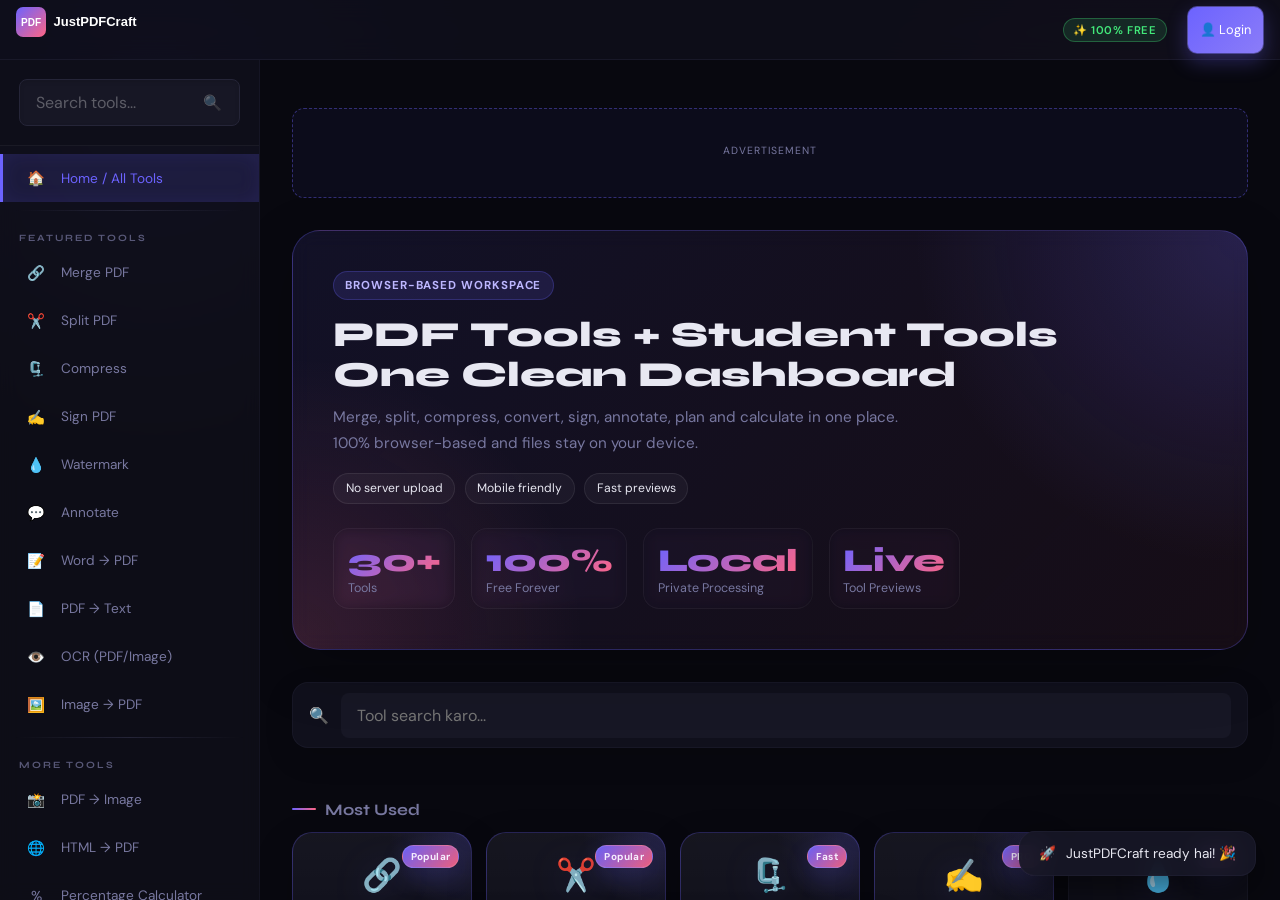
==== commit 067773a5: "Fix stale PWA cache" ====
--- a/index.html
+++ b/index.html
@@ -271,8 +271,9 @@
   </div>
   <div class="file-list" id="merge-list"></div>
   <div class="btn-row">
-    <button class="btn btn-primary" onclick="mergePDFs()">&#128279; Merge karo</button>
-    <button class="btn btn-secondary" onclick="state.mergeFiles=[];renderMergeList()">&#128465;&#65039; Clear All</button>
+    <button class="btn btn-primary" onclick="mergePDFs()">🔗 Merge karo</button>
+    <button class="btn btn-secondary" onclick="document.getElementById('merge-input').click()">➕ Add More PDFs</button>
+    <button class="btn btn-secondary" onclick="state.mergeFiles=[];renderMergeList()">🗑️ Clear All</button>
   </div>
   <div class="progress-wrap" id="merge-progress"><div class="progress-bar"><div class="progress-fill" id="merge-fill"></div></div><div class="progress-label" id="merge-plab"></div></div>
   <div class="result-banner" id="merge-result">
@@ -571,11 +572,12 @@
         <div class="checkbox-row"><input type="checkbox" id="pn-skip-first"><label for="pn-skip-first">First page skip karo (cover page)</label></div>
       </div>
     </div>
-    <div class="btn-row"><button class="btn btn-primary" onclick="addPageNumbers()"> Add Page Numbers</button></div>
-  </div>
+    <div class="btn-row"><button class="btn btn-primary" onclick="addPageNumbers()">🔢 Add Page Numbers</button></div>
+  </div>
+  <div class="progress-wrap" id="pn-progress"><div class="progress-bar"><div class="progress-fill" id="pn-fill"></div></div><div class="progress-label" id="pn-plab">Adding numbers...</div></div>
   <div class="result-banner" id="pn-result">
-    <div class="res-icon">&#10004;&#65039;</div><div class="res-text"><h4>Page Numbers Added!</h4><p>PDF ready hai.</p></div>
-    <button class="btn btn-success" id="pn-download">&#11015;&#65039; Download</button>
+    <div class="res-icon">✅</div><div class="res-text"><h4>Numbers Added!</h4><p>PDF ready with page numbers.</p></div>
+    <button class="btn btn-success" id="pn-download">⬇️ Download</button>
   </div>
 </div>
 
@@ -607,11 +609,12 @@
         <div class="form-group"><label class="form-label">Start Page</label><input type="number" id="hf-start-page" value="1" min="1"></div>
       </div>
     </div>
-    <div class="btn-row"><button class="btn btn-primary" onclick="addHeaderFooter()">Add Header / Footer</button></div>
-  </div>
+    <div class="btn-row"><button class="btn btn-primary" onclick="addHeaderFooter()">📝 Add Header/Footer</button></div>
+  </div>
+  <div class="progress-wrap" id="hf-progress"><div class="progress-bar"><div class="progress-fill" id="hf-fill"></div></div><div class="progress-label" id="hf-plab">Applying...</div></div>
   <div class="result-banner" id="hf-result">
-    <div class="res-icon">&#10004;&#65039;</div><div class="res-text"><h4>Header / Footer Added!</h4><p>PDF ready hai.</p></div>
-    <button class="btn btn-success" id="hf-download" >&#11015;&#65039; Download</button>
+    <div class="res-icon">✅</div><div class="res-text"><h4>Header/Footer Added!</h4><p>PDF ready for download.</p></div>
+    <button class="btn btn-success" id="hf-download">⬇️ Download</button>
   </div>
 </div>
 
@@ -634,11 +637,12 @@
       <div class="form-group"><label class="form-label">Left Margin (pt)</label><input type="number" id="crop-left" value="0" min="0" max="200"></div>
       <div class="form-group"><label class="form-label">Right Margin (pt)</label><input type="number" id="crop-right" value="0" min="0" max="200"></div>
     </div>
-    <div class="btn-row"><button class="btn btn-primary" onclick="cropPDF()"> Crop karo</button></div>
-  </div>
+    <div class="btn-row"><button class="btn btn-primary" onclick="cropPDF()">✂️ Crop karo</button></div>
+  </div>
+  <div class="progress-wrap" id="crop-progress"><div class="progress-bar"><div class="progress-fill" id="crop-fill"></div></div><div class="progress-label" id="crop-plab">Cropping...</div></div>
   <div class="result-banner" id="crop-result">
-    <div class="res-icon">&#10004;&#65039;</div><div class="res-text"><h4>Pages Cropped!</h4><p>PDF ready hai.</p></div>
-    <button class="btn btn-success" id="crop-download">&#11015;&#65039; Download</button>
+    <div class="res-icon">✅</div><div class="res-text"><h4>Cropped Successfully!</h4><p>Margins adjusted.</p></div>
+    <button class="btn btn-success" id="crop-download">⬇️ Download</button>
   </div>
 </div>
 
@@ -648,7 +652,7 @@
   <p class="panel-desc">JPG, PNG, WebP, GIF images ko PDF mein convert karo. Multiple images ek PDF mein.</p>
   <div class="dropzone">
     <input type="file" id="img2pdf-input" multiple accept="image/*" onchange="handleImageFiles(this.files)">
-    <div class="dz-icon"></div><h3>Images yahan drop karo</h3><p>JPG, PNG, GIF, WebP, BMP  multiple files supported</p>
+    <div class="dz-icon">🖼️</div><h3>Images upload karo</h3><p>Multiple images choose karke single PDF banao</p>
   </div>
   <div class="file-list" id="img2pdf-list"></div>
   <div id="img2pdf-options" style="display:none">
@@ -664,11 +668,12 @@
         <select id="img2pdf-fit"><option value="fit">Fit to page (maintain ratio)</option><option value="stretch">Stretch to fill</option><option value="original">Original size</option></select>
       </div>
     </div>
-    <div class="btn-row"><button class="btn btn-primary" onclick="imageToPDF()"> Convert karo</button></div>
-  </div>
+    <div class="btn-row"><button class="btn btn-primary" onclick="imageToPDF()">🖼️ Create PDF</button></div>
+  </div>
+  <div class="progress-wrap" id="img2pdf-progress"><div class="progress-bar"><div class="progress-fill" id="img2pdf-fill"></div></div><div class="progress-label" id="img2pdf-plab">Generating PDF...</div></div>
   <div class="result-banner" id="img2pdf-result">
-    <div class="res-icon">&#10004;&#65039;</div><div class="res-text"><h4>PDF Ready!</h4><p id="img2pdf-result-text"></p></div>
-    <button class="btn btn-success" id="img2pdf-download">&#11015;&#65039; Download PDF</button>
+    <div class="res-icon">✅</div><div class="res-text"><h4>PDF Generated!</h4><p>Saari images combine ho gayi hain.</p></div>
+    <button class="btn btn-success" id="img2pdf-download">⬇️ Download PDF</button>
   </div>
 </div>
 
@@ -678,7 +683,7 @@
   <p class="panel-desc">Image ko target KB ke aas-paas compress karo. Width limit, format aur quality browser mein hi control hogi.</p>
   <div class="dropzone">
     <input type="file" id="imgresize-input" multiple accept="image/*" onchange="handleImageResizeFile(this.files)">
-    <div class="dz-icon"></div><h3>Image yahan drop karo</h3><p>JPG, PNG, WebP supported</p>
+    <div class="dz-icon">🖼️</div><h3>Images upload karo</h3><p>Batch resize images to target KB</p>
   </div>
   <div class="file-list" id="imgresize-list"></div>
   <div id="imgresize-options" style="display:none;margin-top:1.5rem">
@@ -708,11 +713,12 @@
     </div>
     <div class="btn-row"><button class="btn btn-primary" onclick="resizeImageToTarget()"> Resize karo</button></div>
   </div>
-    <div class="result-banner" id="imgresize-result">
-    <div class="res-icon">&#10004;&#65039;</div><div class="res-text"><h4>Resized Images Ready!</h4><p id="imgresize-result-text"></p></div>
+  <div class="progress-wrap" id="imgresize-progress"><div class="progress-bar"><div class="progress-fill" id="imgresize-fill"></div></div><div class="progress-label" id="imgresize-plab">Resizing...</div></div>
+  <div class="result-banner" id="imgresize-result">
+    <div class="res-icon">✅</div><div class="res-text"><h4>Resize Done!</h4><p id="imgresize-result-text"></p></div>
     <div class="btn-row">
       <button class="btn btn-success" id="imgresize-download-zip" style="display:none">&#11015;&#65039; Download All (ZIP)</button>
-      <button class="btn btn-success" id="imgresize-download">&#11015;&#65039; Download Image</button>
+      <button class="btn btn-success" id="imgresize-download">⬇️ Download ZIP</button>
     </div>
   </div>
 </div>
@@ -724,9 +730,10 @@
     <input type="file" id="word2pdf-input" accept=".docx" onchange="convertWordToPDF(this)">
     <div class="dz-icon"></div><h3>DOCX yahan drop karo</h3><p>Word document ko PDF mein convert karo</p>
   </div>
+  <div class="progress-wrap" id="word2pdf-progress"><div class="progress-bar"><div class="progress-fill" id="word2pdf-fill"></div></div><div class="progress-label" id="word2pdf-plab">Converting...</div></div>
   <div class="result-banner" id="word2pdf-result">
-    <div class="res-icon">&#10004;&#65039;</div><div class="res-text"><h4>PDF Ready!</h4><p id="word2pdf-result-text"></p></div>
-    <button class="btn btn-success" id="word2pdf-download">&#11015;&#65039; Download PDF</button>
+    <div class="res-icon">✅</div><div class="res-text"><h4>PDF Ready!</h4><p id="word2pdf-result-text"></p></div>
+    <button class="btn btn-success" id="word2pdf-download">⬇️ Download PDF</button>
   </div>
 </div>
 
@@ -764,9 +771,10 @@
     <div class="dz-icon">&#128196;</div><h3>PDF yahan drop karo</h3><p>Text rows ko spreadsheet format mein nikalo</p>
   </div>
   <div class="result-banner" id="pdf2excel-result">
-    <div class="res-icon">&#10004;&#65039;</div><div class="res-text"><h4>Excel File Ready!</h4><p id="pdf2excel-result-text"></p></div>
-    <button class="btn btn-success" id="pdf2excel-download">&#11015;&#65039; Download XLS</button>
-  </div>
+    <div class="res-icon">✅</div><div class="res-text"><h4>Excel File Ready!</h4><p id="pdf2excel-result-text"></p></div>
+    <button class="btn btn-success" id="pdf2excel-download">⬇️ Download XLS</button>
+  </div>
+  <div class="progress-wrap" id="pdf2excel-progress"><div class="progress-bar"><div class="progress-fill" id="pdf2excel-fill"></div></div><div class="progress-label" id="pdf2excel-plab">Extracting...</div></div>
 </div>
 
 <!--  PDF TO IMAGE  -->
@@ -1612,37 +1620,5 @@
   <div class="processing-text" id="global-processing-text">Processing...</div>
 </div>
 <script src="./script.js"></script>
-
-<script>
-// Register Service Worker and PWA install prompt
-if ('serviceWorker' in navigator) {
-  navigator.serviceWorker.register('/service-worker.js').then((reg) => {
-    console.log('Service Worker registered:', reg);
-  }).catch((err) => {
-    console.log('Service Worker registration failed:', err);
-  });
-}
-
-// Prompt to install app
-let installPrompt = null;
-window.addEventListener('beforeinstallprompt', (e) => {
-  e.preventDefault();
-  installPrompt = e;
-  console.log('App ready to install');
-});
-
-// You can optionally add an install button - here's the JS for it
-function installApp() {
-  if (installPrompt) {
-    installPrompt.prompt();
-    installPrompt.userChoice.then((choiceResult) => {
-      if (choiceResult.outcome === 'accepted') {
-        console.log('App installed');
-      }
-      installPrompt = null;
-    });
-  }
-}
-</script>
 </body>
 </html>
--- a/style.css
+++ b/style.css
@@ -3100,3 +3100,46 @@
     will-change: scroll-position;
   }
 }
+
+/* ── File Card Minimal ──────────────────────── */
+.file-card-minimal {
+  display: flex;
+  align-items: center;
+  gap: 1.25rem;
+  padding: 1.25rem;
+  background: rgba(255, 255, 255, 0.03);
+  border: 1px solid rgba(255, 255, 255, 0.08);
+  border-radius: 16px;
+  margin: 1rem 0;
+  transition: all 0.3s ease;
+}
+.file-card-minimal:hover {
+  border-color: var(--accent);
+  background: rgba(108, 99, 255, 0.05);
+}
+.fcm-icon {
+  font-size: 2rem;
+  opacity: 0.8;
+}
+.fcm-info {
+  flex: 1;
+}
+.fcm-name {
+  font-weight: 700;
+  font-size: 0.95rem;
+  margin-bottom: 0.2rem;
+  color: var(--text);
+}
+.fcm-size {
+  font-size: 0.8rem;
+  color: var(--text2);
+}
+.fcm-actions {
+  display: flex;
+  gap: 0.5rem;
+}
+.fcm-actions .btn {
+  padding: 0.5rem 1rem;
+  font-size: 0.8rem;
+  gap: 0.5rem;
+}
